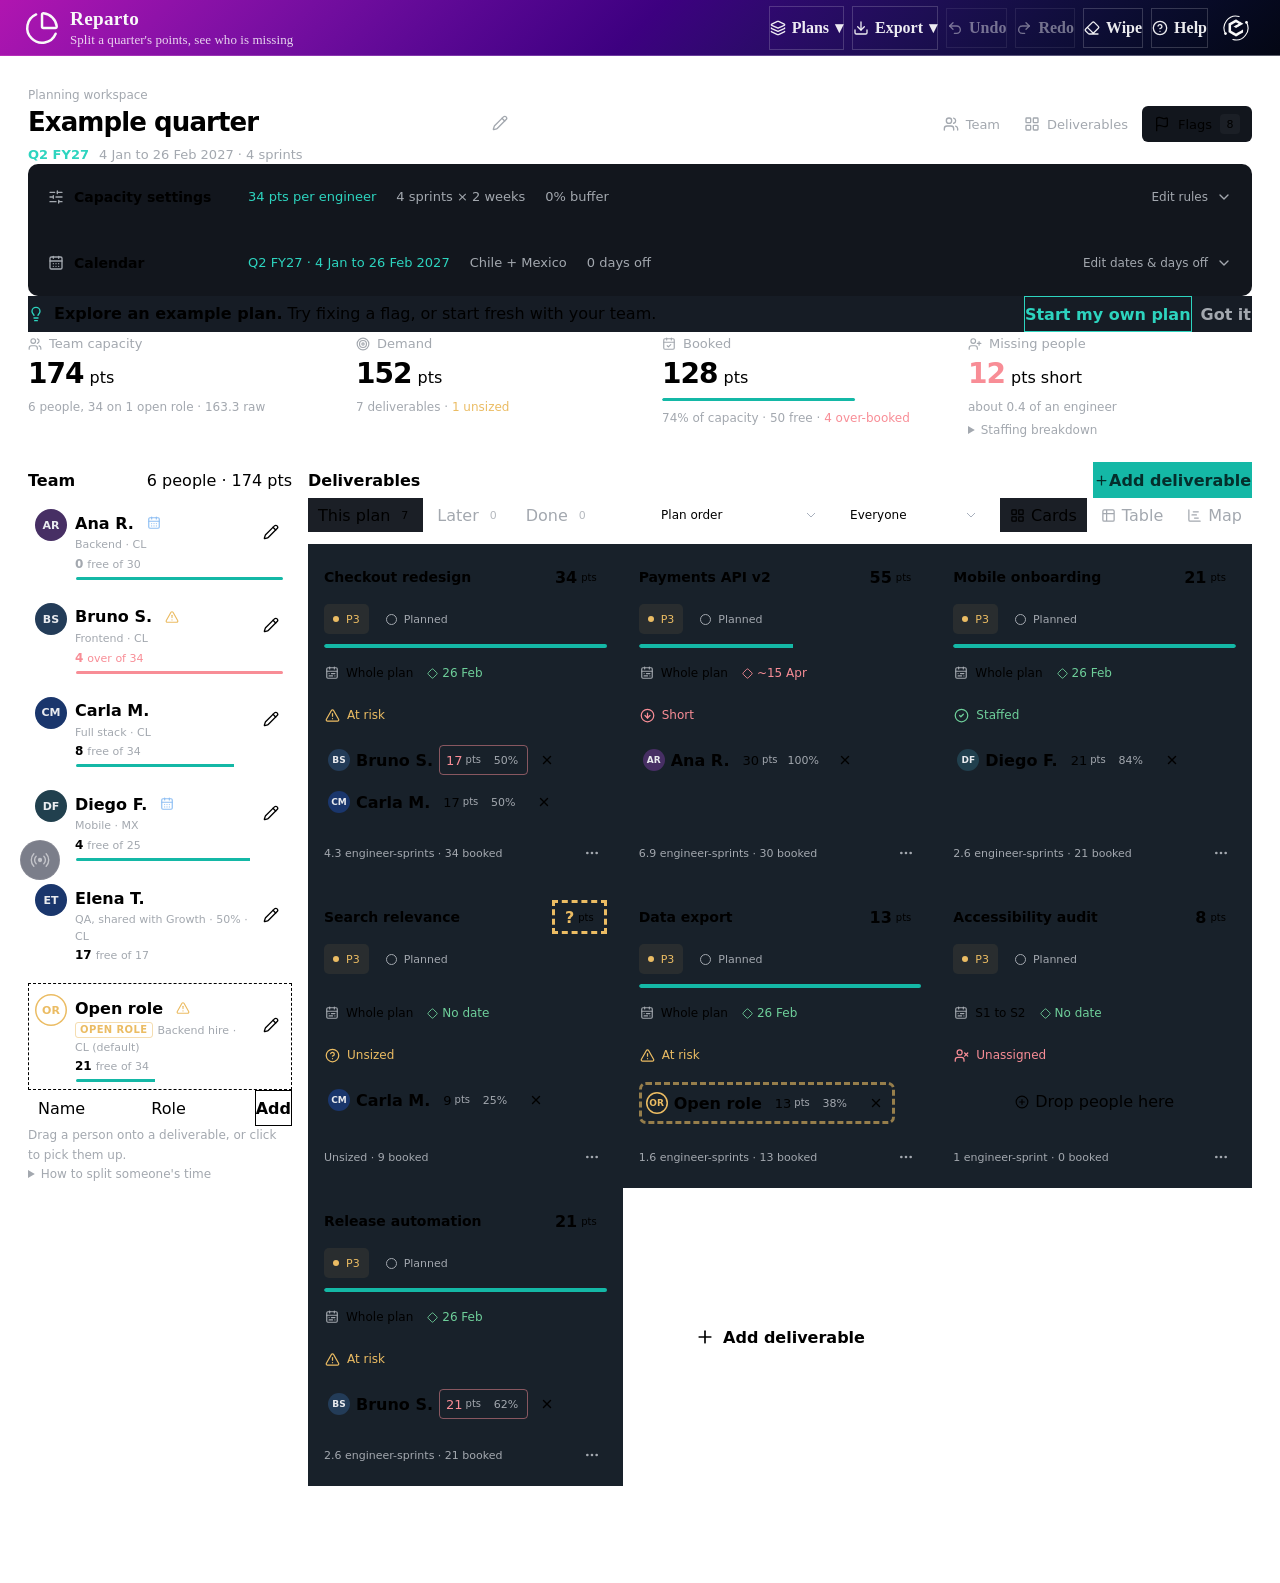
==== index.html @ 01654530 "feat: quarters, deliverables on part of the plan, landing dates and the map - Quarters as the base: " ====
<!DOCTYPE html>
<html lang="en">
<head>
  <meta charset="UTF-8">
  <meta name="viewport" content="width=device-width, initial-scale=1.0">
  <link rel="icon" type="image/svg+xml" href="/favicon.svg">
  <link rel="icon" type="image/x-icon" href="/favicon.ico" sizes="16x16 32x32 48x48">
  <link rel="apple-touch-icon" sizes="180x180" href="/apple-touch-icon.png">
  <meta name="apple-mobile-web-app-title" content="Reparto">
  <link rel="manifest" href="/site.webmanifest">
  <meta name="neo-mark" content="on">
  <title>Reparto | Sprint Capacity Planner</title>
  <meta name="description" content="Drag people onto deliverables, size the work on the Fibonacci scale, and see who is missing before the quarter starts. Runs in your browser">
  <meta property="og:title" content="Reparto | Sprint Capacity Planner">
  <meta property="og:description" content="Split a quarter of story points across people and deliverables, and flag every gap before planning day">
  <meta property="og:type" content="website">
  <meta property="og:url" content="https://reparto.neorgon.com/">
  <meta property="og:site_name" content="Neorgon">
  <meta name="twitter:card" content="summary_large_image">
  <meta name="twitter:title" content="Reparto | Sprint Capacity Planner">
  <meta name="twitter:description" content="Split a quarter of story points across people and deliverables, and flag every gap before planning day">
  <meta name="robots" content="index, follow">
  <link rel="canonical" href="https://reparto.neorgon.com/">
  <meta property="og:locale" content="en_US">
  <meta name="theme-color" content="#040714">
  <meta property="og:image" content="https://reparto.neorgon.com/og-preview.jpg">
  <meta property="og:image:width" content="1200">
  <meta property="og:image:height" content="630">
  <meta property="og:image:alt" content="Reparto: split a quarter's points, see who is missing">
  <meta name="twitter:image" content="https://reparto.neorgon.com/og-preview.jpg">
  <!-- Fleet design tokens: canonical, do not redeclare locally (docs/references/new-project-context.md, Design) -->
  <link rel="stylesheet" href="https://cdn.neorgon.org/v1.0.0/styles/base.css">
  <link rel="stylesheet" href="css/style.css">
  <link rel="stylesheet" href="css/app.css">
  <!-- Neorgon Header Kit (vendored; ?header=live swaps CSS to CDN). Keep after style.css, the kit owns the header. -->
  <script>(function(){var m=location.search.match(/[?&]theme=([\w-]+)/)||document.cookie.match(/(?:^|;\s*)neo_theme=([\w-]+)/);if(m&&m[1]!=='default')document.documentElement.dataset.theme=decodeURIComponent(m[1]);})();</script>
  <link rel="stylesheet" href="css/neorgon-header.css">
  <link rel="stylesheet" href="css/neorgon-themes.css">
  <link rel="stylesheet" href="https://cdn.neorgon.org/v1.0.0/header/season.css">
  <script defer src="js/neorgon-header.js"></script>
  <!-- Neorgon Footer Kit (vendored). Pins the footer to the viewport floor on short
       pages and builds the meta bar + back-to-top. See packages/neorgon-ui/footer/README.md.
       Optional stamps: <meta name="neo-repo"|"neo-version"|"neo-updated"> -->
  <link rel="stylesheet" href="css/neorgon-footer.css">
  <script defer src="js/neorgon-footer.js"></script>
  <!-- Neorgon Beacon Kit (vendored). Bottom-left correction reporter: it
       carries page context to balise.neorgon.com in a URL fragment and the
       visitor writes there. No form on this page and no request from it.
       Opt out per page with <meta name="beacon" content="off">.
       See packages/neorgon-ui/beacon/README.md. -->
  <meta name="beacon-site" content="reparto-site">
  <link rel="stylesheet" href="css/neorgon-beacon.css">
  <script defer src="js/neorgon-beacon.js"></script>
  <script type="application/ld+json">
  {
    "@context": "https://schema.org",
    "@type": "WebApplication",
    "name": "Reparto",
    "description": "Sprint capacity planner: drag people onto deliverables, size work on the Fibonacci scale, and flag missing estimates, missing people and over-booked engineers",
    "url": "https://reparto.neorgon.com/",
    "applicationCategory": "BusinessApplication",
    "operatingSystem": "Any",
    "offers": { "@type": "Offer", "price": "0", "priceCurrency": "USD" },
    "author": { "@type": "Organization", "name": "Neorgon", "url": "https://neorgon.com/" }
  }
  </script>
</head>
<body>

  <a class="skip-link" href="#main">Skip to content</a>

  <header class="header-bar" data-header-mode="app">
    <div class="header-logo">
      <a href="./" class="header-title-link">
        <img src="https://cdn.neorgon.org/v1.0.0/energon-classic-logo.png" class="header-logo-img" alt="">
        <div class="header-title-wrap">
          <h1>Reparto</h1>
          <div class="header-subtitle">Split a quarter's points, see who is missing</div>
        </div>
      </a>
    </div>

    <div class="header-right">
      <div class="header-actions">
        <button type="button" class="nav-link" id="undoBtn" data-action="undo" aria-label="Undo" title="Undo (Ctrl+Z)" disabled><span data-icon="undo-2"></span><span class="planner-action-label">Undo</span></button>
        <button type="button" class="nav-link" id="redoBtn" data-action="redo" aria-label="Redo" title="Redo (Ctrl+Shift+Z)" disabled><span data-icon="redo-2"></span><span class="planner-action-label">Redo</span></button>
        <button type="button" class="nav-link" id="wipeBtn" data-action="wipe" aria-label="Wipe" title="Empty this plan: its people, deliverables and days off"><span data-icon="eraser"></span><span class="planner-action-label">Wipe</span></button>
        <button type="button" class="nav-link" data-action="help" aria-label="Help" title="How the numbers work"><span data-icon="circle-help"></span><span class="planner-action-label">Help</span></button>
        <!-- Every label sits in its own <span>: the header kit squares off a
             button whose only element child is an <svg> as icon-only.
             The two menus stay in the header on phones (data-keep-mobile): a
             dropdown inside the kit's overflow panel is clipped by the panel's
             own scroll box. Each closes only itself (js/events.js setupMenu). -->
        <div class="menu-wrap" data-keep-mobile>
          <button type="button" class="nav-link" id="plansBtn" aria-haspopup="menu" aria-expanded="false" aria-controls="plansMenu" aria-label="Plans"><span data-icon="layers"></span><span class="nav-label">Plans</span> ▾</button>
          <div class="header-menu menu--plans" id="plansMenu" role="menu" aria-label="Plans">
            <div role="group" aria-label="Your plans" id="planList"></div>
            <div role="group" aria-label="Add a plan">
              <button type="button" role="menuitem" data-action="blank"><span data-icon="plus"></span>New blank plan</button>
              <button type="button" role="menuitem" data-action="duplicate"><span data-icon="copy"></span>Duplicate this plan</button>
              <button type="button" role="menuitem" data-action="example"><span data-icon="lightbulb"></span>Open the example</button>
              <button type="button" role="menuitem" data-action="import"><span data-icon="file-up"></span>Import a plan file (JSON)…</button>
              <button type="button" role="menuitem" data-action="previous" id="previousItem" hidden><span data-icon="history"></span>Restore a deleted plan…</button>
            </div>
            <div role="group" aria-label="This plan">
              <button type="button" role="menuitem" data-action="delete-plan" class="menu-danger"><span data-icon="trash-2"></span>Delete this plan…</button>
            </div>
          </div>
        </div>
        <div class="menu-wrap" data-keep-mobile>
          <button type="button" class="nav-link" id="exportBtn" aria-haspopup="menu" aria-expanded="false" aria-controls="exportMenu" aria-label="Export"><span data-icon="download"></span><span class="nav-label">Export</span> ▾</button>
          <div class="header-menu" id="exportMenu" role="menu" aria-label="Export">
            <button type="button" role="menuitem" data-export="link"><span data-icon="link"></span>Copy share link</button>
            <button type="button" role="menuitem" data-action="export"><span data-icon="sheet"></span>Tables and flags (.xlsx, CSV)…</button>
            <button type="button" role="menuitem" data-export="md"><span data-icon="file-text"></span>Report (Markdown)</button>
            <button type="button" role="menuitem" data-export="json"><span data-icon="file-json"></span>Plan file (JSON)</button>
          </div>
        </div>
      </div>

      <a class="header-home" href="https://neorgon.com/" title="neorgon.com" aria-label="Neorgon home">
        <svg class="nh-hub-icon" viewBox="0 0 24 24" fill="none" xmlns="http://www.w3.org/2000/svg" aria-hidden="true">
          <path d="M12 4.4 18.58 8.2 18.58 15.8 12 19.6 5.42 15.8 5.42 8.2Z" fill="currentColor" stroke="none"/>
          <g class="nh-orbit">
            <path d="M2.47 17.50 A11.0 11.0 0 0 1 14.85 1.37" fill="none" stroke="currentColor" stroke-width="1.05" stroke-linecap="round"/>
            <path d="M21.53 6.50 A11.0 11.0 0 0 1 9.15 22.63" fill="none" stroke="currentColor" stroke-width="1.05" stroke-linecap="round"/>
            <circle cx="21.71" cy="6.84" r="1.25" fill="currentColor"/>
            <circle cx="2.29" cy="17.16" r="1.25" fill="currentColor"/>
          </g>
        </svg>
      </a>
    </div>
  </header>

  <main id="main">
    <div class="plan">

      <div class="plan-heading">
        <div class="plan-identity">
          <label class="plan-label" for="planTitle">Planning workspace</label>
          <label class="plan-name-wrap" for="planTitle">
            <input class="plan-title" id="planTitle" data-key="plan-title" aria-label="Plan name" maxlength="80" title="Rename this plan">
            <span data-icon="pencil"></span>
          </label>
          <p class="plan-quarter" id="planQuarterLabel"></p>
        </div>
        <nav class="workspace-nav" aria-label="Jump to a section">
          <a href="#roster"><span data-icon="users"></span>Team</a>
          <a href="#deliverables"><span data-icon="layout-grid"></span>Deliverables</a>
          <button type="button" class="flags-trigger" id="flagsBtn" data-action="flags" data-key="flags-trigger" aria-haspopup="dialog" aria-controls="flagsModal"><span data-icon="flag"></span><span>Flags</span><span class="flags-trigger-count" id="flagsTotal"></span></button>
        </nav>
      </div>

      <section class="calc" id="calc" aria-labelledby="calcTitle">
        <details class="capacity-rules" id="capacityRules">
          <summary class="capacity-summary">
            <span class="capacity-heading"><span data-icon="sliders-horizontal"></span><span id="calcTitle">Capacity settings</span></span>
            <span class="capacity-overview" id="capacityOverview"></span>
            <span class="disclosure-label"><span class="disclosure-closed">Edit rules</span><span class="disclosure-open">Hide rules</span><span data-icon="chevron-down"></span></span>
          </summary>
          <div class="rules-editor" id="calcChain"></div>
          <p class="calc-lead" id="calcLead"></p>
          <span class="sr-only" id="capacityUpdate" role="status" aria-atomic="true"></span>
        </details>
        <!-- The calendar: the controls and the add form are static so a half-typed
             date survives a repaint; js/render-calendar.js fills the rest. -->
        <details class="cal" id="cal">
          <summary class="capacity-summary cal-summary">
            <span class="capacity-heading"><span data-icon="calendar-days"></span><span>Calendar</span></span>
            <span class="capacity-overview" id="calSummary"></span>
            <span class="disclosure-label"><span class="disclosure-closed">Edit dates &amp; days off</span><span class="disclosure-open">Hide calendar</span><span data-icon="chevron-down"></span></span>
          </summary>
          <div class="calendar-editor">
          <div class="cal-controls">
            <div class="calendar-period">
              <h2 class="editor-heading">Plan dates</h2>
              <div class="period-fields">
                <label class="cal-field">Quarter
                  <select class="field field--quarter" id="planQuarter" aria-describedby="calRange"></select>
                </label>
                <label class="cal-field">First day of the plan
                  <input type="date" class="field field--date" id="startDate" data-setting="startDate" required>
                </label>
                <label class="cal-field">Fiscal year starts in
                  <select class="field field--fiscal" id="fiscalStart" data-setting="fiscalStart"></select>
                </label>
              </div>
              <p class="cal-range" id="calRange"></p>
            </div>
            <div class="cal-field cal-field--countries">
              <h2 class="editor-heading" id="countriesLabel">Public holidays</h2><p class="editor-hint">Choose the countries your team works in.</p>
              <div class="country-picks" id="countryPicks" role="group" aria-labelledby="countriesLabel"></div>
              <div class="country-more">
                <select class="field field--country" id="addCountry" aria-label="Add another country"></select>
                <label class="country-default" id="defaultWrap" hidden>Default holiday calendar
                  <select class="field field--country" id="defaultCountry"></select>
                </label>
              </div>
            </div>
          </div>
          <h2 class="editor-heading">Sprint schedule</h2>
          <ol class="sprint-strip" id="sprintStrip" aria-label="Sprint dates"></ol>
          <p class="cal-note" id="calNote"></p>
          <div class="cal-days">
            <h2 class="editor-heading">Holidays &amp; team days off</h2>
            <p class="cal-days-head" id="calDaysHead"></p>
            <ul class="day-chips" id="dayChips"></ul>
            <form class="day-add" id="dayOffForm" autocomplete="off">
              <label class="cal-field">Date<input type="date" class="field field--date" name="date" aria-label="Team day off date" required></label>
              <label class="cal-field">Reason<input class="field" name="label" placeholder="Offsite, shutdown…" aria-label="Team day off reason" maxlength="60"></label>
              <label class="cal-field" id="dayOffCountryWrap">Applies to<select class="field field--who" name="country" aria-label="Who gets the day off"><option value="">Everyone</option></select></label>
              <button type="submit" class="btn btn--secondary btn--sm">Add team day off</button>
            </form>
          </div>
          </div>
        </details>
      </section>

      <div class="first-run" id="firstRun" role="note" hidden>
        <div class="first-run-copy"><span data-icon="lightbulb"></span><p><strong>Explore an example plan.</strong> Try fixing a flag, or start fresh with your team.</p></div>
        <div class="first-run-actions">
          <button type="button" class="btn btn--primary btn--sm" data-action="blank">Start my own plan</button>
          <button type="button" class="btn btn--ghost btn--sm" data-action="dismiss-intro">Got it</button>
        </div>
      </div>

      <section class="tiles" id="tiles" aria-label="Plan totals"></section>

      <div class="workspace">
        <!-- Roster and board share their own grid, so the sticky roster is bounded
             by the board and cannot slide over the flags when they stack below. -->
        <div class="workspace-main">
        <aside class="roster" id="roster" data-drop="roster" aria-labelledby="rosterTitle">
          <div class="panel-head">
            <h2 class="panel-title" id="rosterTitle">Team</h2>
            <span class="panel-count" id="rosterCount"></span>
          </div>
          <ul class="roster-list" id="rosterList"></ul>
          <form class="roster-add" id="personForm" autocomplete="off">
            <input class="field" id="personName" name="name" placeholder="Name" aria-label="New person's name" maxlength="80">
            <input class="field" id="personRole" name="role" placeholder="Role" aria-label="New person's role" maxlength="80">
            <button type="submit" class="btn btn--secondary btn--sm">Add</button>
          </form>
          <p class="panel-tip">Drag a person onto a deliverable, or click to pick them up.</p>
          <details class="team-help">
            <summary>How to split someone's time</summary>
            <p>Click a share's number to change its percentage. Use the pencil beside a person to edit their full split, load, or leave. Drop a share back onto the team to remove it.</p>
          </details>
        </aside>

        <section class="board" id="deliverables" aria-labelledby="boardTitle">
          <div class="board-head">
            <h2 class="board-title" id="boardTitle">Deliverables</h2>
            <button type="button" class="btn btn--primary btn--sm" id="addDelivBtn" data-action="add-deliverable">Add deliverable</button>
          </div>
          <div class="board-bar" id="boardBar"></div>
          <div class="board-filter-note" id="boardFilterNote" role="status" hidden></div>
          <div class="carry-bar" id="carryBar" role="status" hidden></div>
          <div class="board-grid" id="board"></div>
          <div class="table-wrap" id="boardTable" hidden></div>
          <div class="map-wrap" id="boardMap" hidden></div>
        </section>
        </div>


      </div>
    </div>
  </main>

  <!-- Anchored popover for the estimate and share pickers (built by js/popover.js). -->
  <div class="pop" id="pop" role="dialog" aria-modal="false" hidden></div>

  <!-- Flags and item details are shown only when requested. -->
  <div class="modal" id="flagsModal" hidden>
    <div class="modal__backdrop" data-modal-close tabindex="-1" aria-hidden="true"></div>
    <div class="modal__dialog flags-dialog" role="dialog" aria-modal="true" aria-labelledby="flagsTitle" tabindex="-1">
      <div class="modal__header">
        <div><p class="dialog-eyebrow" id="flagsEyebrow">Plan review</p><h2 id="flagsTitle">Flags</h2></div>
        <button type="button" class="btn btn--ghost btn--icon" data-modal-close aria-label="Close flags"><span data-icon="x"></span></button>
      </div>
      <div class="modal__body flags-body">
        <div id="flagsContext"></div>
        <div class="flags-toolbar"><span class="panel-count" id="flagCount" role="status"></span><button type="button" class="panel-link" id="allFlagsBtn" data-action="flags" hidden>All plan flags</button></div>
        <div class="flag-filters" id="flagFilters" role="group" aria-label="Filter flags"></div>
        <ol class="flag-list" id="flagList"></ol>
        <button type="button" class="flag-more" id="flagMore" data-action="toggle-info" hidden></button>
      </div>
      <div class="modal__footer"><button type="button" class="btn btn--secondary btn--sm" data-action="export" data-table="flags"><span data-icon="download"></span>Export flags</button><button type="button" class="btn btn--primary btn--sm" data-modal-close>Done</button></div>
    </div>
  </div>

  <div class="hover-tip" id="hoverTip" role="tooltip" hidden></div>

  <!-- Person editor -->
  <div class="modal" id="personModal" hidden>
    <div class="modal__backdrop" data-modal-close tabindex="-1" aria-hidden="true"></div>
    <div class="modal__dialog" role="dialog" aria-modal="true" aria-labelledby="personModalTitle" tabindex="-1">
      <header class="modal__header">
        <h2 id="personModalTitle">Edit person</h2>
        <button type="button" class="btn btn--ghost btn--icon" data-modal-close aria-label="Close dialog">
          <svg width="20" height="20" viewBox="0 0 24 24" fill="none" stroke="currentColor" stroke-width="2" aria-hidden="true"><path d="M18 6L6 18M6 6l12 12"/></svg>
        </button>
      </header>
      <form class="modal__body person-form" id="personEdit" autocomplete="off">
        <label class="lbl">Name <input class="field" name="name" maxlength="80"></label>
        <label class="lbl">Role <input class="field" name="role" maxlength="80"></label>
        <fieldset class="dist">
          <legend class="lbl">How their capacity is split</legend>
          <ul class="dist-list" id="distList"></ul>
          <div class="dist-total" id="distTotal"></div>
          <div class="dist-actions">
            <select class="field" id="distAdd" aria-label="Add them to a deliverable"></select>
            <button type="button" class="btn btn--ghost btn--sm" data-dist="even">Split evenly</button>
          </div>
        </fieldset>
        <div class="form-row">
          <label class="lbl">Load on this team
            <select class="field" name="load">
              <option value="100">100%</option><option value="80">80%</option><option value="75">75%</option>
              <option value="60">60%</option><option value="50">50%</option><option value="40">40%</option>
              <option value="25">25%</option><option value="20">20%</option>
            </select>
          </label>
          <label class="lbl">Sprints away
            <select class="field" name="sprintsOff"></select>
          </label>
        </div>
        <label class="lbl">Public holidays
          <select class="field" name="country"></select>
        </label>
        <fieldset class="vac">
          <legend class="lbl">Vacations and leave</legend>
          <ul class="vac-list" id="vacList"></ul>
          <button type="button" class="btn btn--ghost btn--sm" data-action="add-vacation">Add a vacation</button>
        </fieldset>
        <label class="check"><input type="checkbox" name="open"> Open role: counted in capacity, flagged until hired</label>
        <p class="form-note" id="personCapNote"></p>
        <p class="form-note warn-text" id="personLeaveWarn" hidden>Both sprints away and vacation dates take time out. If they are the same leave, keep only one.</p>
      </form>
      <footer class="modal__footer">
        <button type="button" class="btn btn--ghost btn--sm btn--quiet-danger modal__left" data-action="remove-person">Remove from team</button>
        <button type="button" class="btn btn--ghost" data-modal-close>Cancel</button>
        <button type="submit" class="btn btn--primary" form="personEdit">Save</button>
      </footer>
    </div>
  </div>

  <!-- Export: pick a table, see it, take it out as a spreadsheet, CSV, a paste or Markdown -->
  <div class="modal" id="exportModal" hidden>
    <div class="modal__backdrop" data-modal-close tabindex="-1" aria-hidden="true"></div>
    <div class="modal__dialog modal__dialog--wide export-dialog" role="dialog" aria-modal="true" aria-labelledby="exportTitle" tabindex="-1">
      <header class="modal__header">
        <h2 id="exportTitle">Export</h2>
        <button type="button" class="btn btn--ghost btn--icon" data-modal-close aria-label="Close dialog">
          <svg width="20" height="20" viewBox="0 0 24 24" fill="none" stroke="currentColor" stroke-width="2" aria-hidden="true"><path d="M18 6L6 18M6 6l12 12"/></svg>
        </button>
      </header>
      <div class="modal__body export-body">
        <div class="seg" id="exportTables" role="radiogroup" aria-label="Table"></div>
        <p class="export-hint" id="exportHint"></p>
        <div class="export-preview" id="exportPreview" tabindex="0" aria-label="Preview of the table"></div>
        <p class="form-note">The spreadsheet holds every table on its own sheet, plus a Settings sheet with the numbers behind them. CSV and the copy buttons take the table shown above.</p>
      </div>
      <footer class="modal__footer export-actions">
        <button type="button" class="btn btn--primary" data-export="xlsx">Download spreadsheet (.xlsx)</button>
        <button type="button" class="btn btn--secondary" data-export="csv">Download CSV</button>
        <button type="button" class="btn btn--secondary" data-export="tsv">Copy for Sheets or Excel</button>
        <button type="button" class="btn btn--ghost" data-export="md-table">Copy as Markdown</button>
        <span class="export-whole">Whole plan:
          <button type="button" class="btn btn--ghost btn--sm" data-export="md">Report (Markdown)</button>
          <button type="button" class="btn btn--ghost btn--sm" data-export="json">JSON</button>
        </span>
      </footer>
    </div>
  </div>

  <!-- Plans deleted or wiped in this browser, kept to restore -->
  <div class="modal" id="previousModal" hidden>
    <div class="modal__backdrop" data-modal-close tabindex="-1" aria-hidden="true"></div>
    <div class="modal__dialog" role="dialog" aria-modal="true" aria-labelledby="previousTitle" tabindex="-1">
      <header class="modal__header">
        <h2 id="previousTitle">Restore a deleted plan</h2>
        <button type="button" class="btn btn--ghost btn--icon" data-modal-close aria-label="Close dialog">
          <svg width="20" height="20" viewBox="0 0 24 24" fill="none" stroke="currentColor" stroke-width="2" aria-hidden="true"><path d="M18 6L6 18M6 6l12 12"/></svg>
        </button>
      </header>
      <div class="modal__body">
        <p class="form-note">Plans you deleted or wiped in this browser, newest first. Restoring one opens it as a plan of its own; nothing is replaced.</p>
        <ul class="previous-list" id="previousList"></ul>
      </div>
    </div>
  </div>

  <!-- Confirm: wipe a plan, delete a plan (js/confirm.js fills it) -->
  <div class="modal" id="confirmModal" hidden>
    <div class="modal__backdrop" data-modal-close tabindex="-1" aria-hidden="true"></div>
    <div class="modal__dialog modal__dialog--narrow" role="alertdialog" aria-modal="true" aria-labelledby="confirmTitle" aria-describedby="confirmBody" tabindex="-1">
      <header class="modal__header">
        <h2 id="confirmTitle"></h2>
        <button type="button" class="btn btn--ghost btn--icon" data-modal-close aria-label="Close dialog">
          <svg width="20" height="20" viewBox="0 0 24 24" fill="none" stroke="currentColor" stroke-width="2" aria-hidden="true"><path d="M18 6L6 18M6 6l12 12"/></svg>
        </button>
      </header>
      <div class="modal__body confirm-body">
        <p class="form-note" id="confirmBody"></p>
        <label class="check" id="confirmCheckWrap" hidden><input type="checkbox" id="confirmCheck"> <span id="confirmCheckText"></span></label>
        <p class="form-note confirm-safe" id="confirmSafe"></p>
      </div>
      <footer class="modal__footer">
        <button type="button" class="btn btn--ghost" data-modal-close>Cancel</button>
        <button type="button" class="btn btn--danger" id="confirmOk"></button>
      </footer>
    </div>
  </div>

  <!-- How the numbers work -->
  <div class="modal" id="helpModal" hidden>
    <div class="modal__backdrop" data-modal-close tabindex="-1" aria-hidden="true"></div>
    <div class="modal__dialog modal__dialog--wide" role="dialog" aria-modal="true" aria-labelledby="helpModalTitle" tabindex="-1">
      <header class="modal__header">
        <h2 id="helpModalTitle">How the numbers work</h2>
        <button type="button" class="btn btn--ghost btn--icon" data-modal-close aria-label="Close dialog">
          <svg width="20" height="20" viewBox="0 0 24 24" fill="none" stroke="currentColor" stroke-width="2" aria-hidden="true"><path d="M18 6L6 18M6 6l12 12"/></svg>
        </button>
      </header>
      <div class="modal__body help">
        <p><strong>A story point is one focus day.</strong> A week has five working days; with the meeting day on, one of them goes to ceremonies and does not count, so a week holds four points and a two-week sprint holds eight.</p>
        <p><strong>A plan is a number of sprints, laid on a quarter.</strong> A quarter holds six two-week sprints; when two months of it go to planned work, the plan is four. One engineer's plan is points a sprint times sprints: 8 × 4 = 32. Pick the quarter under Calendar; quarters follow your fiscal year (with an October start, October to December 2026 is Q1 FY27).</p>
        <p><strong>A deliverable can take less than the whole plan.</strong> Click the sprints on a card (or drag its bar on the Map) to run it over, say, S1 to S2. A share is then a percentage of the person's time in those sprints, and by default each person keeps the points they gave it, so fewer sprints ask for a bigger share of their time there. Someone on two deliverables in the same sprints can be over-booked in those sprints even when the quarter adds up; the flags say which.</p>
        <p><strong>Every deliverable has a landing date:</strong> the working day its people's points add up to its estimate. Short of that, it keeps the same pace past its sprints (and past the plan, on the Map) and says so. The Map shows the quarter's months, each person's holidays and vacations (drag across a row to add one) and how full each of their sprints is.</p>
        <p><strong>One full-time engineer lands on the Fibonacci scale</strong>, the same scale the work is sized on: 32 becomes 34, and 48 becomes 55. Everyone else is their own capacity scaled by that same factor, so a vacation day or a load step moves them a little instead of jumping them from 34 to 21. Pick <em>Fibonacci below</em> for a safer plan (32 becomes 21). The raw number is always shown next to the planned one.</p>
        <p><strong>Load and sprints away</strong> scale one person: half-time on this team over four sprints is 16 raw, 17 planned. <strong>Buffer</strong> comes off after rounding and holds back a percentage of everyone's capacity for support and unplanned work: 10% of 34 leaves 31 bookable.</p>
        <p><strong>The calendar takes days out.</strong> Sprints start on the date you pick. Public holidays come from the country you choose for the team (anyone can have their own), team days off apply to everyone or only to one country's people when you limit them to it, and vacations belong to one person. A day off only costs a focus day when it lands on a working day, and a week someone spends entirely away costs no meeting day either.</p>
        <p><strong>A share is a percentage of what someone has for this plan</strong>, after load, days off and buffer, and its points follow that capacity: 50% of an engineer planned at 34 is 17 points, and if a vacation brings them to 30 it becomes 15 without anyone touching it. A person can hold shares on as many deliverables as you like, and a deliverable can have as many people. Dropping someone on a card gives it what they have free, up to what it still needs; someone already fully booked still gets one sprint's worth, and the over-booking flag says so. Click the number on a share to set a percentage, or a number of points kept as the matching percentage; the pencil on their row shows and edits their whole split.</p>
        <p><strong>Plans, Later and Done.</strong> Every plan lives in this browser under <em>Plans</em>: a share link, an import or the example opens as a plan of its own, so nothing replaces yours. A deliverable you move to <em>Later</em> (a future plan) or <em>Done</em> (shipped) keeps its people but stops counting; move it back and its shares return as they were. <em>Wipe</em> empties the open plan, and Ctrl+Z brings it back.</p>
        <h3>Keys</h3>
        <ul class="keys">
          <li><kbd>Enter</kbd> on a person or a share picks it up; <kbd>Enter</kbd> on a deliverable drops it there; <kbd>Esc</kbd> puts it back</li>
          <li><kbd>Ctrl</kbd> <kbd>Z</kbd> undo, <kbd>Ctrl</kbd> <kbd>Shift</kbd> <kbd>Z</kbd> redo</li>
        </ul>
      </div>
    </div>
  </div>

  <input type="file" id="importFile" accept="application/json,.json" hidden>

  <footer class="neo-footer" data-footer-mode="app">
    Your plan stays in this browser; a share link carries it in the URL itself. Public holidays from <a href="https://github.com/commenthol/date-holidays" rel="noopener">date-holidays</a> (CC BY 3.0).
  </footer>

  <script type="module" src="js/app.js"></script>
</body>
</html>
---- css/style.css ----
/* ── Reset & base ──────────────────────────────────────────── */
*, *::before, *::after { margin: 0; padding: 0; box-sizing: border-box; }

/*
 * ── Design tokens ─────────────────────────────────────────────
 *
 * Canonical tokens (colors, font, type scale, spacing, radii) come from the CDN:
 *   https://cdn.neorgon.org/v1.0.0/styles/base.css   (linked in index.html)
 * Do NOT redeclare them here: a local copy is how the fleet drifted. The block
 * below holds only what base.css does not define, plus the per-site accent.
 *
 * Motion: base.css still ships --ease-snap (bounce) for legacy sites, but it is
 * deprecated for new work (impeccable law: ease-out exponential, no bounce).
 * Use --ease-out below.
 */

:root {
  /* Per-site identity: set to this site's hub card accent (the accent table in .claude/HUB_REGISTRY.md) */
  --accent: #14b8a6;          /* Teal-500, the hub card accent */
  --accent-bright: #2dd4bf;   /* Teal-400, one shade lighter */

  /* Site extras base.css does not define */
  --surface-toast: #1a1730;
  --danger: #e11d48;
  --danger-hover: #f43f5e;
  --ease-out: cubic-bezier(0.22, 1, 0.36, 1);
  --control-height: 44px;
  --control-height-sm: 36px;
  --shadow-card: 0 12px 28px rgba(15, 23, 42, 0.5);
  --shadow-modal: 0 24px 48px rgba(2, 6, 23, 0.58);
  --z-sticky-header: 200;
  --z-modal: 400;
  --z-toast: 500;

  /* Reparto: status inks (always paired with an icon and a word, never colour alone)
     and a solid surface for the popover, which floats over translucent cards. */
  --ok: oklch(78% 0.12 158);
  --warn: oklch(82% 0.12 82);
  --err: oklch(76% 0.13 15);
  --info: oklch(79% 0.09 250);
  --surface-solid: oklch(19% 0.016 260);
  --planner-surface: oklch(20% 0.014 260);
  --planner-raised: oklch(24% 0.014 260);
  --planner-muted: oklch(73% 0.012 260);
  --planner-font: -apple-system, BlinkMacSystemFont, "Segoe UI", system-ui, sans-serif;
  --z-pop: 450;
}

/* Author display values (e.g. .section/.stack flex) would otherwise defeat the
   hidden attribute, so restore its authority once, globally. */
[hidden] { display: none !important; }

html { height: 100%; }
body {
  font-family: var(--font);
  background: var(--bg);
  min-height: 100%;
  color: var(--text-primary);
  display: flex; flex-direction: column;
}

body.modal-open {
  overflow: hidden;
}

main#main {
  flex: 1;
  display: flex;
  flex-direction: column;
  min-height: 0;
  width: 100%;
}

/* ── Layout ────────────────────────────────────────────────── */
/*
 * GOTCHA: body { display:flex; flex-direction:column } + margin: 0 auto
 * on a child collapses its width, so always pair with width: 100%.
 *
 * GOTCHA: External images (YouTube ggpht, Gravatar, etc.) may block loading
 * when the Referer header points to localhost or an unknown origin. Fix:
 * 1. Add <meta name="referrer" content="no-referrer"> in <head> (global)
 * 2. Or add referrerpolicy="no-referrer" on each <img> tag
 */
.container {
  max-width: 900px;
  width: 100%;
  margin: 0 auto;
  padding: var(--space-6);
  flex: 1;
}

/* ── Side-rail shell (opt-in) ──────────────────────────────────
 * A desktop window is far wider than a comfortable line of text, so a single
 * centred column leaves two large empty gutters and still runs the prose to
 * 100+ characters. This puts the section nav in the left gutter and narrows
 * the reading column, without changing .container for sites that do not use it.
 *
 *   <div class="shell">
 *     <nav class="shell__rail" aria-label="Section"> … </nav>
 *     <div class="shell__main"> … </div>
 *   </div>
 *
 * Below 940px it collapses to one column and the rail becomes a scrollable
 * row, so the same markup works on a phone with no JavaScript involved. From
 * 1240px up, the spare width goes to the right margin only, so the reading
 * column walks onto the page's centre line instead of sitting right of it.
 */
.shell {
  width: 100%;
  max-width: 1240px;
  margin: 0 auto;
  padding: var(--space-6) var(--space-6) 64px;
  display: grid;
  grid-template-columns: minmax(0, 1fr);
  gap: var(--space-6);
  align-content: start;
  flex: 1;
}
/* A 1fr track is minmax(auto, 1fr): a wide child (a board, a table, a long
   code line) sets min-content and stretches the column past the viewport. */
.shell > * { min-width: 0; }

.shell__rail {
  display: flex;
  gap: var(--space-1);
  padding: 4px;
  background: var(--surface-1);
  border: 1px solid var(--border);
  border-radius: var(--radius);
  overflow-x: auto;
  scrollbar-width: none;
}
.shell__rail::-webkit-scrollbar { display: none; }

@media (min-width: 940px) {
  .shell {
    grid-template-columns: 208px minmax(0, 1fr);
    gap: var(--space-8);
    padding: var(--space-8) var(--space-8) 80px;
  }
  .shell__rail {
    position: sticky;
    top: 76px;          /* clears the app-mode header */
    flex-direction: column;
    align-items: stretch;
    gap: 2px;
    padding: var(--space-2);
    overflow: visible;
    align-self: start;
  }
}

/* The rail sits in the left gutter, but with only two tracks it does not stay
   there: the rail plus its gap add to main's left side and nothing balances
   them on the right, so main sits half that distance right of the page's centre
   line (120px at a 208px rail). A column that far off centre reads as a
   misalignment rather than as a nav beside it.
   The correction is to stop splitting the spare width between both margins and
   spend all of it on the right. Main then walks back onto the centre line as the
   window grows, reaching it at 1240 + 208 + 32 = 1480px, and it costs main no
   width at any point on the way: the shell widens, main does not move relative
   to the rail. Below 1240px the shell already fills the viewport, so there is no
   spare width to spend and any correction would come straight out of the
   reading column. That trade is not worth making. */
@media (min-width: 1240px) {
  .shell {
    --shell-nudge: calc(208px + var(--space-8));
    max-width: calc(1240px + var(--shell-nudge));
    padding-right: clamp(
      var(--space-8),
      calc(var(--space-8) + 100vw - 1240px),
      calc(var(--space-8) + var(--shell-nudge))
    );
  }
}

/* Vertical rhythm: use inside .container or nested regions */
.stack {
  display: flex;
  flex-direction: column;
  gap: var(--space-6);
}
.stack--tight { gap: var(--space-4); }
/* Major sections need a real break. At 32px a heading sits almost on top of
   the block above it and the page reads as one undifferentiated column. */
.stack--loose { gap: 56px; }

/* Page section: title row + body (replaces “card everything” for grouping) */
.section {
  display: flex;
  flex-direction: column;
  gap: var(--space-6);
}
.section__header {
  display: flex;
  flex-wrap: wrap;
  align-items: flex-end;
  justify-content: space-between;
  gap: var(--space-4);
}
.section__titles {
  display: flex;
  flex-direction: column;
  gap: var(--space-1);
  min-width: 0;
}
.section__title {
  font-size: var(--text-xl);
  font-weight: 600;
  letter-spacing: 0.02em;
  color: var(--text-primary);
}
.section__lead {
  font-size: var(--text-sm);
  color: var(--text-muted);
  line-height: 1.6;
  max-width: 64ch;   /* 65-75 characters is the readable measure */
}
.section__lead code {
  font-family: ui-monospace, SFMono-Regular, Menlo, Monaco, Consolas, "Liberation Mono", monospace;
  font-size: 0.92em;
  color: var(--text-secondary);
}
.stack > .card { margin-bottom: 0; }
.toolbar {
  display: flex;
  flex-wrap: wrap;
  align-items: center;
  gap: var(--space-2);
}

/* ── Header ────────────────────────────────────────────────────
 * Owned by the Neorgon Header Kit (css/neorgon-header.css, canonical
 * source: packages/neorgon-ui/header/). Do NOT style .header-bar,
 * .header-logo*, .header-title-link, .header-subtitle, .header-right,
 * .header-actions, or .header-home here. Sign-in UI belongs to the
 * Auth Kit (css/neorgon-auth.css), so write no .auth-* styles either.
 */
nav {
  display: flex;
  align-items: center;
  gap: var(--space-2);
}

/* ── Buttons (canonical) ─────────────────────────────────────
 * Use .btn + a variant. Alias: .nav-link = toolbar ghost.
 */
.btn {
  display: inline-flex;
  align-items: center;
  justify-content: center;
  gap: var(--space-2);
  min-height: var(--control-height);
  padding: 0 var(--space-4);
  border-radius: var(--radius-sm);
  font-family: inherit;
  font-size: var(--text-sm);
  font-weight: 600;
  line-height: 1.2;
  text-decoration: none;
  cursor: pointer;
  border: 1px solid transparent;
  background: transparent;
  color: var(--text-primary);
  transition:
    background-color var(--dur),
    color var(--dur),
    border-color var(--dur),
    box-shadow var(--dur),
    transform var(--dur-fast);
  -webkit-tap-highlight-color: transparent;
}
.btn:disabled,
.btn[aria-disabled="true"] {
  opacity: 0.45;
  cursor: not-allowed;
  pointer-events: none;
}
.btn--sm {
  min-height: var(--control-height-sm);
  padding: 0 var(--space-3);
  font-size: var(--text-xs);
}
.btn--block { width: 100%; }
.btn--icon {
  min-width: var(--control-height);
  padding: 0;
}
.btn--primary {
  background: var(--accent);
  color: #fff;
  border-color: transparent;
}
.btn--primary:hover { background: var(--accent-bright); }
.btn--secondary {
  background: var(--surface-2);
  color: var(--text-primary);
  border-color: var(--border-strong);
}
.btn--secondary:hover {
  background: rgba(255, 255, 255, 0.1);
}
.btn--ghost {
  background: transparent;
  color: rgba(255,255,255,0.92);
  border-color: rgba(255,255,255,0.18);
}
.btn--ghost:hover {
  background: rgba(255,255,255,0.1);
  color: #fff;
}
.btn--danger {
  background: var(--danger);
  color: #fff;
  border-color: transparent;
}
.btn--danger:hover { background: var(--danger-hover); }

/* Toolbar ghost (header nav): same as .btn.btn--ghost.btn--sm */
.nav-link {
  display: inline-flex;
  align-items: center;
  justify-content: center;
  min-height: var(--control-height);
  padding: 0 var(--space-3);
  border: 1px solid rgba(255,255,255,0.18);
  border-radius: var(--radius-sm);
  background: transparent;
  color: rgba(255,255,255,0.92);
  cursor: pointer;
  font-family: inherit;
  font-size: var(--text-sm);
  font-weight: 600;
  transition: background-color var(--dur), color var(--dur), border-color var(--dur);
}
.nav-link:hover {
  background: rgba(255,255,255,0.1);
  color: #fff;
}
.nav-link:disabled {
  opacity: 0.45;
  cursor: not-allowed;
  background: transparent;
}

/* ── Sheet (inline panel under header), not a modal ──────────
 * Use for filters and compact forms. No backdrop; page scrolls.
 * For blocking overlays use .modal below. Sign-in is neither: the Auth Kit
 * (packages/neorgon-ui/auth/) owns its own dialog.
 */
.sheet {
  background: rgba(255,255,255,0.02);
  border-bottom: 1px solid var(--border-subtle);
  max-height: 0;
  overflow: hidden;
  transition: max-height 0.3s ease-out;
}
.sheet.open { max-height: 300px; }
.sheet__inner {
  padding: var(--space-6);
  max-width: 400px;
  margin: 0 auto;
}

/* ── Modal (blocking overlay) ──────────────────────────────── */
.modal[hidden] {
  display: none !important;
}
.modal {
  position: fixed;
  inset: 0;
  z-index: var(--z-modal);
  display: flex;
  align-items: center;
  justify-content: center;
  padding: var(--space-4);
}
.modal__backdrop {
  position: absolute;
  inset: 0;
  background: rgba(2, 4, 12, 0.85);
  -webkit-backdrop-filter: blur(10px); /* Safari still needs the prefix */
  backdrop-filter: blur(10px);
}
.modal__dialog {
  position: relative;
  z-index: 1;
  display: flex;
  flex-direction: column;
  width: min(100%, 520px);
  max-height: min(90vh, 680px);
  overflow: hidden;
  background: var(--surface-1);
  border: 1px solid var(--border-strong);
  border-radius: var(--radius-lg);
  box-shadow: var(--shadow-modal);
}
/* For modals holding option grids or editors: narrow dialogs cramp them */
.modal__dialog--wide {
  width: min(100%, 760px);
}
.modal__header {
  display: flex;
  align-items: center;
  justify-content: space-between;
  gap: var(--space-4);
  padding: var(--space-4) var(--space-6);
  border-bottom: 1px solid var(--border-subtle);
}
.modal__header h2 {
  font-size: var(--text-lg);
  font-weight: 600;
  color: var(--text-primary);
}
.modal__body {
  padding: var(--space-6);
  overflow: auto;
  font-size: var(--text-sm);
  color: var(--text-secondary);
  line-height: 1.55;
}
.modal__body code {
  font-family: ui-monospace, SFMono-Regular, Menlo, Monaco, Consolas, "Liberation Mono", monospace;
  font-size: 0.9em;
  color: var(--text-primary);
}
.modal__footer {
  display: flex;
  flex-wrap: wrap;
  justify-content: flex-end;
  gap: var(--space-2);
  padding: var(--space-4) var(--space-6);
  border-top: 1px solid var(--border-subtle);
}

/* ── Card ──────────────────────────────────────────────────── */
/*
 * GOTCHA: backdrop-filter creates a stacking context, so dropdowns inside
 * a card can be clipped by a later card's stacking context. Fix by adding
 * position: relative; z-index: 10 to the card that owns the open dropdown.
 *
 * Default: static surface (no hover lift, avoids generic “dashboard demo”).
 * Use .card--interactive for raised hover + entrance motion.
 *
 * GOTCHA: a <button> or <a> used AS a card does not inherit body text color,
 * buttons default to canvas text (near-black), rendering invisible on the dark
 * bg. When a card is an interactive element, set color: var(--text-primary)
 * and font-family: var(--font) explicitly on it.
 */
.card {
  background: var(--surface-1);
  border: 1px solid var(--border);
  border-radius: var(--radius-lg);
  padding: var(--space-6);
  margin-bottom: var(--space-6);
  backdrop-filter: blur(10px);
  transition: border-color var(--dur), box-shadow var(--dur);
}
.card:hover {
  border-color: var(--border-strong);
  box-shadow: 0 8px 20px rgba(15, 23, 42, 0.45);
}
.card--interactive {
  transition:
    transform var(--dur) ease-out,
    box-shadow var(--dur) ease-out,
    border-color var(--dur);
  animation: fadeIn 0.35s ease-out both;
}
.card--interactive:hover {
  transform: translateY(-3px);
  box-shadow: var(--shadow-card);
  border-color: var(--border-strong);
}
.card--enter {
  animation: fadeIn 0.35s ease-out both;
}
.card--flat:hover {
  box-shadow: none;
}
/* Card with an action row, in an equal-height grid: pin the toolbar to the
   bottom so buttons align across cards whose text wraps differently. */
.card--actions {
  display: flex;
  flex-direction: column;
}
.card--actions > .toolbar:last-child {
  margin-top: auto;
}

/* ── Button press feedback ─────────────────────────────────── */
button:active,
.btn:active,
.nav-link:active {
  transform: scale(0.98);
  transition-duration: var(--dur-fast);
}

@keyframes fadeIn {
  from { opacity: 0; transform: translateY(6px); }
  to   { opacity: 1; transform: translateY(0); }
}

/* ── Skeleton loading ──────────────────────────────────────── */
@keyframes shimmer { to { background-position: -200% 0; } }
.skeleton {
  background: linear-gradient(90deg, var(--surface-1) 25%, var(--surface-2) 50%, var(--surface-1) 75%);
  background-size: 200% 100%;
  animation: shimmer 1.5s ease-in-out infinite;
  border-radius: var(--radius);
}

/* ── Toast ─────────────────────────────────────────────────── */
.toast {
  position: fixed;
  bottom: var(--space-6);
  right: var(--space-6);
  z-index: var(--z-toast);
  max-width: min(360px, calc(100vw - var(--space-8)));
  background: var(--surface-toast);
  border: 1px solid var(--border);
  border-radius: var(--radius);
  padding: var(--space-3) var(--space-4);
  font-size: var(--text-sm);
  color: var(--text-primary);
  box-shadow: var(--shadow-card);
  pointer-events: none;
  transform: translateY(8px);
  opacity: 0;
  transition: opacity 0.2s ease-out, transform 0.2s ease-out;
}
.toast.visible {
  opacity: 1;
  transform: translateY(0);
}

/* ── Footer ────────────────────────────────────────────────────
   Owned by the Neorgon Footer Kit (css/neorgon-footer.css).
   Don't add .neo-footer rules here. Edit packages/neorgon-ui/footer/
   and re-run sync-footer.sh. */

/* ── Focus styles ──────────────────────────────────────────── */
:focus-visible {
  outline: 2px solid var(--accent-bright);
  outline-offset: 2px;
}

/* ── Skip link ─────────────────────────────────────────────── */
.skip-link {
  position: absolute;
  top: -100%;
  left: var(--space-4);
  z-index: 1000;
  padding: var(--space-2) var(--space-4);
  background: var(--accent-bright);
  color: #000;
  font-weight: 600;
  font-size: var(--text-sm);
  border-radius: 0 0 var(--radius-sm) var(--radius-sm);
  text-decoration: none;
  transition: top var(--dur);
}
.skip-link:focus { top: 0; }

/* ── Reduced motion ────────────────────────────────────────── */
@media (prefers-reduced-motion: reduce) {
  *, *::before, *::after {
    animation-duration: 0.01ms !important;
    animation-iteration-count: 1 !important;
    transition-duration: 0s !important;
  }
  .card--interactive:hover { transform: none; }
}

/* ── Responsive ────────────────────────────────────────────── */
@media (max-width: 600px) {
  .container { padding: var(--space-4); }
  .toast {
    left: var(--space-4);
    right: var(--space-4);
    max-width: none;
  }
}
---- css/app.css ----
/* ── Reparto: the planner ────────────────────────────────────
 * Tokens come from CDN base.css and the :root block in style.css. This file
 * only lays out the tool. Status colour always travels with an icon and a
 * word (see render-board.js statusButton()), so no state is colour alone.
 */

.sr-only {
  position: absolute; width: 1px; height: 1px; padding: 0; margin: -1px;
  overflow: hidden; clip: rect(0 0 0 0); white-space: nowrap; border: 0;
}

/* White on teal-500 is 2.5:1; ink on teal clears 7:1. */
.btn--primary, .btn--primary:hover { color: #042f2c; }

.plan, .pop, .modal { font-family: var(--planner-font); }

.plan {
  width: 100%;
  max-width: 1640px;
  margin: 0 auto;
  padding: 28px 28px 48px;
  display: flex;
  flex-direction: column;
  gap: var(--space-6);
}

.plan-heading { display: flex; align-items: center; justify-content: space-between; gap: 16px; }
.plan-identity { flex: 1; min-width: 0; max-width: 480px; }
.plan-label { font-size: 12px; font-weight: 500; color: var(--planner-muted); }
.plan-name-wrap { display: flex; align-items: center; gap: 10px; }
.plan-name-wrap > .ico { color: var(--planner-muted); }
.workspace-nav { display: flex; flex-wrap: wrap; gap: 4px; }
.workspace-nav a {
  display: inline-flex; align-items: center; gap: 7px; min-height: 36px; padding: 0 10px;
  font-size: 13px; color: var(--planner-muted); text-decoration: none; border-radius: 6px;
}
.workspace-nav a:hover { color: var(--text-primary); background: var(--surface-2); }

/* Matching disclosures: labels, summaries and edit affordances share a grid. */
.calc { display: flex; flex-direction: column; padding: 0 20px; background: var(--planner-surface); border: 1px solid var(--border); border-radius: 10px; }
.capacity-summary { display: grid; grid-template-columns: 180px minmax(0, 1fr) auto; align-items: center; gap: 20px; min-height: 66px; padding: 16px 0; font-size: 13px; cursor: pointer; list-style: none; }
.capacity-summary::-webkit-details-marker { display: none; }
.capacity-heading { display: inline-flex; align-items: center; gap: 10px; font-size: 14px; font-weight: 600; color: var(--text-primary); }
.capacity-heading > .ico { color: var(--planner-muted); }
.capacity-overview { display: flex; flex-wrap: wrap; align-items: center; gap: 6px 20px; color: var(--planner-muted); line-height: 1.5; }
.capacity-overview strong { color: var(--accent-bright); font-weight: 500; }
.disclosure-label { display: inline-flex; align-items: center; justify-content: flex-end; gap: 8px; font-size: 12px; color: var(--planner-muted); }
.disclosure-label .ico { transition: transform 180ms var(--ease-out); }
.disclosure-open, details[open] > .capacity-summary .disclosure-closed { display: none; }
details[open] > .capacity-summary .disclosure-open { display: inline; }
details[open] > .capacity-summary .disclosure-label .ico { transform: rotate(180deg); }
.capacity-summary:hover .disclosure-label, .capacity-summary:hover .capacity-heading > .ico { color: var(--accent-bright); }
.rules-editor, .calendar-editor { border-top: 1px solid var(--border); padding-top: 24px; }
.rule-groups { display: grid; grid-template-columns: repeat(3, minmax(0, 1fr)); gap: 32px; }
.rule-group { border: 0; min-width: 0; display: flex; flex-direction: column; gap: 16px; }
.rule-group legend, .editor-heading { font-size: 14px; font-weight: 600; color: var(--text-primary); }
.rule-group legend { margin-bottom: 18px; }
.rule-field { display: flex; flex-direction: column; gap: 8px; font-size: 13px; color: var(--text-secondary); }
.rule-field small, .editor-hint { color: var(--planner-muted); font-size: 12px; line-height: 1.5; font-weight: 400; }
.rule-presets { display: flex; gap: 6px; flex-wrap: wrap; }
.meeting-toggle { display: inline-flex; align-items: center; justify-content: flex-start; gap: 8px; min-height: 40px; padding: 8px 10px; font: inherit; color: var(--text-secondary); background: var(--planner-raised); border: 1px solid var(--border-strong); border-radius: 6px; cursor: pointer; text-align: left; }
.meeting-toggle[aria-pressed="true"] { color: var(--accent-bright); border-color: color-mix(in oklch, var(--accent) 40%, var(--border)); }
.meeting-toggle:hover { border-color: var(--accent-bright); }
.capacity-math { display: grid; grid-template-columns: repeat(4, minmax(0, 1fr)); margin-top: 28px; background: var(--surface-solid); border: 1px solid var(--border-strong); border-radius: 8px; overflow: hidden; }
.capacity-step { position: relative; isolation: isolate; min-width: 0; padding: 20px; }
.capacity-step + .capacity-step { border-left: 1px solid var(--border); }
.capacity-math dt { font-size: 12px; line-height: 1.5; font-weight: 500; color: var(--text-secondary); margin-bottom: 12px; }
.capacity-value { display: flex; flex-wrap: wrap; align-items: baseline; gap: 7px; min-height: 40px; font-size: 30px; font-weight: 600; letter-spacing: -.025em; line-height: 1.25; font-variant-numeric: tabular-nums; }
.capacity-value small { font-size: 12px; font-weight: 400; letter-spacing: 0; color: var(--planner-muted); }
.capacity-number { display: inline-grid; overflow: hidden; vertical-align: bottom; }
.capacity-number > span { grid-area: 1 / 1; }
.capacity-previous { visibility: hidden; pointer-events: none; }
.capacity-detail { margin-top: 6px; font-size: 11px; line-height: 1.5; color: var(--planner-muted); }
.capacity-step--result { background: color-mix(in oklch, var(--accent) 9%, var(--surface-solid)); }
.capacity-step--result dt, .capacity-step--result .capacity-value { color: var(--accent-bright); }
.capacity-delta { align-self: center; padding: 3px 6px; border-radius: 4px; background: color-mix(in oklch, var(--accent) 13%, transparent); color: var(--accent-bright); font-size: 11px; font-weight: 500; line-height: 1.5; letter-spacing: 0; }
.capacity-step::before { content: ''; position: absolute; inset: 0; z-index: -1; background: color-mix(in oklch, var(--accent-bright) 16%, transparent); opacity: 0; pointer-events: none; }
@media (prefers-reduced-motion: no-preference) {
  .capacity-step.is-updated::before { animation: capacity-highlight 480ms var(--ease-out) var(--calc-delay) both; }
  .is-updated .capacity-current { animation: capacity-in 300ms var(--ease-out) var(--calc-delay) both; }
  .is-updated .capacity-previous { visibility: visible; animation: capacity-out 180ms var(--ease-out) var(--calc-delay) both; }
  .is-updated .capacity-delta { animation: capacity-delta 2.4s linear both; }
}
@keyframes capacity-in { from { opacity: 0; transform: translateY(var(--calc-travel)); } to { opacity: 1; transform: translateY(0); } }
@keyframes capacity-out { from { opacity: 1; transform: translateY(0); } to { opacity: 0; transform: translateY(calc(var(--calc-travel) * -1)); } }
@keyframes capacity-highlight { 0% { opacity: 0; } 18% { opacity: 1; } 100% { opacity: 0; } }
@keyframes capacity-delta { 0%, 85% { opacity: 1; } 100% { opacity: 0; } }
.calc-lead { max-width: 80ch; padding: 16px 0 24px; font-size: 12px; line-height: 1.65; color: var(--planner-muted); }
.calc-lead strong { font-weight: 500; color: var(--text-secondary); }

/* ── Calendar row ──────────────────────────────────────────── */
.term-note { font-size: 11px; color: var(--planner-muted); white-space: nowrap; }
.cal { border-top: 1px solid var(--border); }
.cal-controls { display: flex; flex-wrap: wrap; align-items: flex-end; gap: var(--space-3) var(--space-4); }
.cal-field { display: flex; flex-direction: column; gap: 4px; font-size: var(--text-xs); font-weight: 600; color: var(--text-muted); }
.field--date { width: auto; min-width: 150px; color-scheme: dark; font-variant-numeric: tabular-nums; }
.field--country { width: 220px; }
.cal-field--countries { flex: 1 1 420px; }
.country-picks { display: flex; flex-wrap: wrap; gap: 6px; }
.country-more { display: flex; flex-wrap: wrap; align-items: center; gap: 6px 12px; margin-top: 2px; }
.country-default { display: inline-flex; align-items: center; gap: 8px; font-weight: 600; }
.chip-btn--on {
  padding-right: 2px; cursor: default;
  color: var(--accent-bright);
  background: color-mix(in srgb, var(--accent) 16%, transparent);
  border-color: color-mix(in srgb, var(--accent) 60%, transparent);
}
.day-cc {
  font-size: 10px; font-weight: 800; letter-spacing: .04em;
  color: var(--info); padding-right: 2px;
}
.cal-range { font-size: var(--text-sm); color: var(--text-secondary); padding-bottom: 8px; }
.cal-range strong { color: var(--text-primary); font-weight: 600; }
.sprint-strip { list-style: none; display: flex; flex-wrap: wrap; gap: 6px; }
.sprint-strip li {
  display: inline-flex; align-items: center; gap: 6px;
  padding: 3px 10px 3px 4px;
  font-size: var(--text-xs); color: var(--text-secondary); font-variant-numeric: tabular-nums;
  background: var(--surface-1); border: 1px solid var(--border-subtle); border-radius: 999px;
}
.sprint-n {
  display: inline-grid; place-items: center; min-width: 26px; height: 20px; padding: 0 4px;
  font-size: 10px; font-weight: 800; color: var(--accent-bright);
  background: color-mix(in srgb, var(--accent) 16%, transparent); border-radius: 999px;
}
.cal-days { display: flex; flex-direction: column; gap: 8px; }
.cal-days-head { font-size: var(--text-xs); color: var(--text-muted); }
.day-chips { list-style: none; display: flex; flex-wrap: wrap; gap: 6px; }
.day-chips:empty { display: none; }
.day-chip {
  display: inline-flex; align-items: center; gap: 6px;
  min-height: 26px; padding: 0 4px 0 10px;
  font-size: var(--text-xs); color: var(--text-secondary);
  border: 1px solid var(--border); border-radius: 999px;
}
.day-chip--holiday { padding-right: 10px; border-color: color-mix(in srgb, var(--info) 45%, transparent); }
.day-chip--team { border-color: color-mix(in srgb, var(--accent) 50%, transparent); }
.day-chip--muted { opacity: .6; border-style: dashed; }
.day-date { font-weight: 700; color: var(--text-primary); font-variant-numeric: tabular-nums; }
.day-x {
  display: inline-grid; place-items: center; width: 20px; height: 20px; padding: 0;
  color: var(--text-muted); background: transparent; border: 0; border-radius: 50%; cursor: pointer;
}
.day-x:hover { color: var(--text-primary); background: rgba(255, 255, 255, .1); }
.day-add { display: flex; flex-wrap: wrap; gap: 6px; }
.day-add .field:not(.field--date) { width: 200px; }

/* Vacations in the person editor */
.vac { border: 0; display: flex; flex-direction: column; gap: 8px; align-items: flex-start; }
.vac-list { list-style: none; display: flex; flex-direction: column; gap: 6px; width: 100%; }
.vac-list:empty { display: none; }
.vac-row { display: flex; flex-wrap: wrap; align-items: center; gap: 6px; }
.vac-row .field.field--date { min-width: 0; width: 150px; }
.vac-to { font-size: var(--text-xs); color: var(--text-muted); }
.vac-days { font-size: var(--text-xs); color: var(--text-secondary); min-width: 96px; font-variant-numeric: tabular-nums; }

/* Anchors always clear the fleet header. */
html { scroll-padding-top: 76px; }
.calendar-editor { display: flex; flex-direction: column; gap: 18px; padding-bottom: 24px; }
.calendar-editor .cal-controls { display: grid; grid-template-columns: 240px minmax(0, 1fr); gap: 32px; align-items: start; margin-bottom: 6px; }
.calendar-period { display: flex; flex-direction: column; gap: 16px; }
.calendar-editor .cal-field { font-size: 13px; font-weight: 400; color: var(--text-secondary); gap: 8px; min-width: 0; }
.calendar-editor .cal-field--countries { gap: 12px; }
.calendar-editor .cal-field--countries .editor-hint { margin-top: -6px; }
.calendar-editor .country-more { display: grid; grid-template-columns: repeat(2, minmax(0, 1fr)); align-items: end; gap: 16px; }
.calendar-editor .country-default { display: flex; flex-direction: column; align-items: flex-start; gap: 8px; font-size: 12px; font-weight: 400; }
.calendar-editor .cal-range { padding: 0; font-size: 12px; line-height: 1.6; }
.calendar-editor .cal-range strong { font-weight: 400; }
.calendar-editor .chip-btn { min-height: 34px; border-radius: 6px; }
.calendar-editor .sprint-strip { display: grid; grid-template-columns: repeat(auto-fit, minmax(220px, 1fr)); gap: 10px; }
.calendar-editor .sprint-strip li { padding: 10px; gap: 8px; border-radius: 6px; background: transparent; }
.sprint-dates { white-space: nowrap; }
.calendar-editor .sprint-n { height: 24px; min-width: 28px; border-radius: 4px; font-weight: 600; }
.calendar-editor .sprint-pts { margin-left: auto; white-space: nowrap; font-variant-numeric: tabular-nums; }
.calendar-editor .cal-note { max-width: 80ch; margin-top: -6px; line-height: 1.6; }
.calendar-editor .cal-days { gap: 14px; padding-top: 22px; border-top: 1px solid var(--border); }
.calendar-editor .cal-days-head { line-height: 1.6; color: var(--planner-muted); }
.calendar-editor .day-chips { gap: 8px; }
.calendar-editor .day-chip { border-radius: 6px; padding: 6px 8px 6px 12px; gap: 8px; line-height: 1.5; flex-wrap: wrap; }
.calendar-editor .day-x { width: 28px; height: 28px; }
.calendar-editor .day-add { display: grid; grid-template-columns: 180px minmax(180px, 1fr) minmax(160px, .6fr) auto; gap: 12px; align-items: end; }
.calendar-editor .day-add .btn { min-height: 40px; }
.calendar-editor .day-add .field { width: 100%; }

/* First visit: the example says it is an example */
.first-run {
  display: flex; flex-wrap: wrap; align-items: center; justify-content: space-between; gap: var(--space-3);
  padding: var(--space-3) var(--space-4);
  font-size: var(--text-sm); color: var(--text-secondary);
  background: color-mix(in oklch, var(--accent) 5%, var(--planner-surface));
  border: 1px solid color-mix(in oklch, var(--accent) 20%, var(--border));
  border-radius: var(--radius);
}
.first-run strong { color: var(--text-primary); }
.first-run-copy { display: flex; align-items: center; gap: 10px; flex: 1 1 300px; line-height: 1.5; }
.first-run-copy > .ico { color: var(--accent-bright); }
.first-run .btn--primary { background: transparent; color: var(--accent-bright); border-color: color-mix(in oklch, var(--accent) 45%, var(--border)); }
.first-run .btn--primary:hover { background: color-mix(in oklch, var(--accent) 10%, transparent); }
.first-run .btn--ghost { border-color: transparent; color: var(--planner-muted); }
.first-run-actions { display: flex; gap: 8px; }

/* Sprint strip: team points, and the sprints that fall well short */
.sprint-pts { color: var(--text-muted); }
.sprint--low { border-color: color-mix(in srgb, var(--warn) 55%, transparent) !important; }
.sprint--low .sprint-pts { color: var(--warn); font-weight: 700; }
.day-restore {
  padding: 0 8px; min-height: 22px;
  font: inherit; font-size: 11px; font-weight: 700; color: var(--accent-bright);
  background: none; border: 0; cursor: pointer;
}
.day-add .field.field--who { width: auto; }

.previous-list { list-style: none; display: flex; flex-direction: column; gap: 8px; margin-top: var(--space-3); }
.previous-btn {
  display: flex; flex-direction: column; gap: 2px; width: 100%; text-align: left;
  padding: 10px 12px; font: inherit; color: var(--text-secondary);
  background: var(--surface-1); border: 1px solid var(--border); border-radius: var(--radius-sm); cursor: pointer;
}
.previous-btn strong { color: var(--text-primary); }
.previous-btn span { font-size: var(--text-xs); }
.previous-btn:hover { border-color: var(--accent-bright); }
.pop-eng { color: var(--text-muted); white-space: nowrap; }

/* ── Chips (presets, toggles, filters) ─────────────────────── */
.chip-btn {
  display: inline-flex; align-items: center; gap: 6px;
  min-height: 28px; padding: 0 10px;
  font: inherit; font-size: var(--text-xs); font-weight: 600;
  color: var(--text-secondary);
  background: var(--surface-2);
  border: 1px solid var(--border);
  border-radius: 999px;
  cursor: pointer;
  white-space: nowrap;
  transition: background-color var(--dur), border-color var(--dur), color var(--dur);
}
.chip-btn:hover:not(:disabled) { border-color: var(--border-strong); color: var(--text-primary); }
.chip-btn[aria-pressed="true"] {
  color: var(--accent-bright);
  background: color-mix(in srgb, var(--accent) 16%, transparent);
  border-color: color-mix(in srgb, var(--accent) 60%, transparent);
}
.chip-btn:disabled { opacity: .45; cursor: default; }
.chip-n { font-variant-numeric: tabular-nums; opacity: .8; }

/* ── Totals ────────────────────────────────────────────────── */
.tiles { display: grid; grid-template-columns: repeat(4, minmax(0, 1fr)); gap: 0; padding: 4px 0 22px; border-bottom: 1px solid var(--border); }
.tile {
  display: flex; flex-direction: column; gap: 8px;
  padding: 0 22px;
  border-right: 1px solid var(--border);
}
.tile:first-child { padding-left: 0; }
.tile:last-child { padding-right: 0; border-right: 0; }
.tile-label { display: flex; align-items: center; gap: 7px; font-size: 13px; font-weight: 500; color: var(--planner-muted); }
.tile-value { display: flex; align-items: baseline; gap: 6px; }
.tile-num { font-size: 1.75rem; font-weight: 600; line-height: 1.1; letter-spacing: -.035em; font-variant-numeric: tabular-nums; }
.tile-unit { font-size: var(--text-sm); color: var(--text-muted); }
.tile-sub { font-size: 12px; color: var(--planner-muted); line-height: 1.6; overflow-wrap: anywhere; }
.tile-meter { height: 3px; border-radius: 3px; background: var(--surface-2); overflow: hidden; }
.tile-meter i { display: block; height: 100%; background: var(--accent); border-radius: 3px; }
.tile--error .tile-num { color: var(--err); }
.tile--ok .tile-num { color: var(--ok); }
.tile--warn .tile-num { color: var(--warn); }
.warn-text { color: var(--warn); }
.error-text { color: var(--err); }
.staffing-details { margin-top: 4px; }
.staffing-details summary { color: var(--text-secondary); cursor: pointer; }
.staffing-details ul { padding: 8px 0 0 16px; display: grid; gap: 6px; }

/* ── Workspace: roster | board ────────────────────────────── */
.workspace, .workspace-main {
  display: grid;
  gap: var(--space-6);
  align-items: start;
}
.workspace { grid-template-columns: minmax(0, 1fr); }
.workspace-main { grid-template-columns: 280px minmax(0, 1fr); }
.workspace > *, .workspace-main > * { min-width: 0; }

.roster {
  position: sticky; top: 68px;
  max-height: calc(100dvh - 144px);   /* clears the beacon and back-to-top in the corners */
  overflow: auto;
  display: flex; flex-direction: column; gap: var(--space-3);
  padding: var(--space-4);
  background: var(--planner-surface);
  border: 1px solid var(--border);
  border-radius: var(--radius-lg);
}
.roster { padding: 0 16px 0 0; background: transparent; border: 0; border-radius: 0; }

.panel-head { display: flex; align-items: baseline; justify-content: space-between; gap: var(--space-2); }
.roster .panel-head { min-height: 36px; align-items: center; }
.panel-title { font-size: 16px; font-weight: 600; color: var(--text-primary); }
.panel-count { font-size: var(--text-xs); color: var(--text-muted); white-space: nowrap; font-variant-numeric: tabular-nums; }
.panel-tip { font-size: 12px; color: var(--planner-muted); line-height: 1.6; }
.team-help { font-size: 12px; color: var(--planner-muted); line-height: 1.6; }
.team-help summary { cursor: pointer; color: var(--text-secondary); }
.team-help p { margin-top: 8px; }

.roster-list { list-style: none; display: flex; flex-direction: column; gap: 4px; }
.roster-empty { font-size: var(--text-sm); color: var(--text-muted); line-height: 1.5; padding: var(--space-2) 0; }
.roster.drop-target { box-shadow: inset 0 0 0 2px var(--err); }

.person {
  position: relative;
  display: grid;
  grid-template-columns: 32px minmax(0, 1fr) 28px;
  align-items: center;
  gap: 4px 8px;
  padding: 10px 6px 16px;
  background: transparent;
  border: 1px solid transparent;
  border-radius: var(--radius-sm);
  cursor: grab; touch-action: pan-y; user-select: none; -webkit-user-select: none; -webkit-touch-callout: none;
  transition: border-color var(--dur), background-color var(--dur);
}
.person:hover { background: var(--planner-surface); border-color: var(--border); }
.person:active { cursor: grabbing; }
.person--open { border-style: dashed; border-color: var(--border); }
.person-meta { display: flex; flex-direction: column; min-width: 0; line-height: 1.2; }
.person-name { font-size: var(--text-sm); font-weight: 600; white-space: nowrap; overflow: hidden; text-overflow: ellipsis; }
.person-role { font-size: 11px; color: var(--planner-muted); line-height: 1.5; overflow-wrap: anywhere; }
.person-cap { grid-column: 2 / -1; display: flex; align-items: baseline; gap: 4px; line-height: 1.1; font-variant-numeric: tabular-nums; }
.person-cap b { font-size: 12px; font-weight: 600; }
.person-cap small { font-size: 11px; color: var(--planner-muted); white-space: nowrap; }
.person > .icon-btn { grid-column: 3; grid-row: 1; width: 28px; }
.person > .face { align-self: start; }
.person--over .person-cap b, .person--over .person-cap small { color: var(--err); }
.person--full .person-cap b { color: var(--text-muted); }
.cap-bar { position: absolute; left: 47px; right: 8px; bottom: 7px; height: 3px; border-radius: 2px; background: var(--surface-2); overflow: hidden; }
.cap-bar i { display: block; height: 100%; background: var(--accent); }
.person--over .cap-bar i { background: var(--err); }
.tag {
  display: inline-block; flex-shrink: 0; margin-right: 5px; padding: 0 4px; line-height: 1.35;
  font-size: 10px; font-weight: 700; letter-spacing: .04em; text-transform: uppercase;
  color: var(--warn); border: 1px solid color-mix(in srgb, var(--warn) 50%, transparent); border-radius: 3px;
  vertical-align: 1px;
}

.face {
  position: relative;
  width: 32px; height: 32px; flex-shrink: 0;
  display: grid; place-items: center;
  border-radius: 50%;
  font-size: 11px; font-weight: 600; color: oklch(94% 0.006 260);
  background: color-mix(in oklch, var(--face) 42%, var(--planner-raised));
  border: 1px solid color-mix(in oklch, var(--face) 50%, var(--border));
}
.face--sm { width: 22px; height: 22px; font-size: 9px; }
.face--open { background: transparent; color: var(--warn); box-shadow: inset 0 0 0 1.5px var(--warn); }
.person-line { display: flex; align-items: center; gap: 6px; min-width: 0; }


.icon-btn {
  display: inline-grid; place-items: center;
  width: 30px; height: 30px; padding: 0;
  color: var(--text-muted); background: transparent;
  border: 1px solid transparent; border-radius: var(--radius-sm);
  cursor: pointer;
  transition: color var(--dur), background-color var(--dur);
}
.icon-btn:hover { color: var(--text-primary); background: var(--surface-2); }

.field {
  min-height: 36px; padding: 0 10px; width: 100%;
  font: inherit; font-size: var(--text-sm); color: var(--text-primary);
  background: rgba(255, 255, 255, .04);
  border: 1px solid var(--border);
  border-radius: var(--radius-sm);
}
.field { border-color: color-mix(in srgb, var(--text-muted) 70%, transparent); }  /* 3:1 against the surface */
.field::placeholder { color: var(--text-muted); opacity: 1; }
.field:focus { outline: 2px solid var(--accent-bright); outline-offset: 2px; border-color: var(--accent-bright); }
.field.field--date { width: auto; min-width: 150px; }
.field.field--country { width: 220px; }
.field.field--num { width: 64px; }
.field--num { width: 64px; text-align: center; font-variant-numeric: tabular-nums; padding: 0 4px; }
select.field option { background: var(--surface-solid); }
.roster-add { display: grid; grid-template-columns: 1fr 1fr auto; gap: 6px; }

/* ── Board ─────────────────────────────────────────────────── */
.board { display: flex; flex-direction: column; gap: var(--space-4); }
.board-head { display: flex; align-items: center; justify-content: space-between; gap: var(--space-3); }
.board-title { font-size: 16px; font-weight: 600; }
.plan-title {
  flex: 1; min-width: 0;
  width: 100%; font: inherit; font-size: 26px; letter-spacing: -.035em; font-weight: 600; color: var(--text-primary);
  background: transparent; border: 0; border-bottom: 1px solid transparent; padding: 4px 0;
}
.plan-title:hover { border-bottom-color: var(--border); }
.plan-title:focus { outline: none; border-bottom-color: var(--accent-bright); }

.carry-bar {
  display: flex; align-items: center; justify-content: space-between; gap: var(--space-3);
  padding: var(--space-2) var(--space-3) var(--space-2) var(--space-4);
  font-size: var(--text-sm);
  background: color-mix(in srgb, var(--accent) 14%, transparent);
  border: 1px solid color-mix(in srgb, var(--accent) 50%, transparent);
  border-radius: var(--radius);
}

.board-grid { display: grid; grid-template-columns: repeat(auto-fill, minmax(260px, 1fr)); gap: var(--space-4); }

.deliv {
  display: flex; flex-direction: column; gap: 10px;
  padding: 16px;
  background: var(--planner-surface);
  border: 1px solid var(--border);
  border-radius: var(--radius);
  transition: border-color var(--dur), box-shadow var(--dur), background-color var(--dur);
}
.deliv:hover { border-color: var(--deliv-hover-border, var(--border-strong)); }
.deliv-head { display: flex; align-items: center; gap: 6px; }
.deliv-name {
  flex: 1; min-width: 0;
  font: inherit; font-size: 14px; font-weight: 600; color: var(--text-primary);
  background: transparent; border: 0; border-bottom: 1px solid transparent; padding: 3px 0;
  text-overflow: ellipsis;
}
.deliv-name::placeholder { color: var(--text-muted); font-weight: 400; font-style: italic; }
.deliv-name:hover { border-bottom-color: var(--border); }
.deliv-name:focus { outline: none; border-bottom-color: var(--accent-bright); }

.est {
  display: inline-flex; align-items: center; justify-content: center; gap: 4px;
  min-height: 34px; padding: 0 10px;
  font: inherit; color: var(--text-primary);
  background: var(--surface-2);
  border: 1px solid var(--border-strong);
  border-radius: var(--radius-sm);
  cursor: pointer;
  transition: border-color var(--dur);
}
.est:hover { border-color: var(--accent-bright); }
.est-num { font-size: 16px; font-weight: 600; font-variant-numeric: tabular-nums; }
.est-unit { font-size: 10px; color: var(--text-muted); }
.est--missing { border-style: dashed; border-color: var(--warn); }
.est--missing .est-num { color: var(--warn); }

.deliv-meter { display: flex; gap: 2px; height: 4px; border-radius: 3px; background: var(--surface-2); overflow: hidden; }
.deliv-meter i { display: block; height: 100%; }
.m-got { background: var(--accent); border-radius: 3px 0 0 3px; }
.deliv--ok .m-got { border-radius: 3px; }
.m-over { background: var(--err); border-radius: 0 3px 3px 0; }
.deliv-meter--unsized { background: repeating-linear-gradient(135deg, var(--surface-2) 0 4px, transparent 4px 8px); }

.deliv-status { display: flex; align-items: center; gap: 6px; font-size: var(--text-xs); font-weight: 600; color: var(--st); }
.status-icon { flex-shrink: 0; color: var(--st); }
.status--ok { --st: var(--ok); }
.status--short, .status--empty { --st: var(--err); }
.status--over, .status--unsized, .status--risk { --st: var(--warn); }
.deliv--risk { border-color: var(--border); }

.shares { list-style: none; display: flex; flex-wrap: wrap; gap: 6px; }
.share {
  display: inline-flex; align-items: center; gap: 6px;
  min-width: 0; max-width: 100%;
  padding: 3px 3px 3px 4px;
  font-size: var(--text-xs);
  background: var(--surface-2);
  border: 1px solid var(--border);
  border-radius: 7px;
  cursor: grab; touch-action: pan-y; user-select: none; -webkit-user-select: none; -webkit-touch-callout: none;
}
.share:hover { border-color: var(--border-strong); }
.share--open { border-style: dashed; border-color: color-mix(in srgb, var(--warn) 60%, transparent); }
.share--over .share-pts { color: var(--err); border-color: color-mix(in srgb, var(--err) 50%, transparent); }
.share-name { min-width: 0; max-width: 110px; white-space: nowrap; overflow: hidden; text-overflow: ellipsis; font-weight: 600; }
.share-pts, .share-x { flex-shrink: 0; }
.share-pts {
  min-width: 28px; min-height: 30px; padding: 0 6px;
  font: inherit; font-size: 13px; font-weight: 500; font-variant-numeric: tabular-nums;
  color: var(--text-primary); background: transparent;
  border: 1px solid transparent; border-radius: 4px; cursor: pointer;
}
.share-pts:hover { border-color: var(--accent-bright); }
.share-pts { display: inline-flex; align-items: center; justify-content: center; gap: 10px; line-height: 1; }
.share-pct { min-width: 30px; font-size: 11px; font-weight: 400; color: var(--planner-muted); text-align: center; }
.share-value { display: inline-flex; align-items: center; gap: 3px; }
.share-unit { font-size: 10px; font-weight: 400; color: var(--planner-muted); }

/* How one person's time is split (person editor) */
.dist { border: 0; display: flex; flex-direction: column; gap: 8px; }
.dist-list { list-style: none; display: flex; flex-direction: column; gap: 6px; }
.dist-list:empty { display: none; }
.dist-row { display: grid; grid-template-columns: minmax(0, 1fr) 72px auto 64px auto; align-items: center; gap: 6px; }
.dist-name { font-size: var(--text-sm); color: var(--text-primary); white-space: nowrap; overflow: hidden; text-overflow: ellipsis; }
.dist-row .field.field--num { width: 72px; }
.dist-unit { font-size: var(--text-xs); color: var(--text-muted); }
.dist-pts { font-size: var(--text-xs); color: var(--text-secondary); font-variant-numeric: tabular-nums; text-align: right; }
.dist-total { display: flex; flex-direction: column; gap: 4px; font-size: var(--text-xs); color: var(--text-secondary); font-variant-numeric: tabular-nums; }
.dist-meter { display: block; height: 6px; border-radius: 3px; background: var(--surface-2); overflow: hidden; }
.dist-meter i { display: block; height: 100%; background: var(--accent); }
.dist-meter--over i { background: var(--err); }
.dist-empty { color: var(--text-muted); }
.dist-actions { display: flex; flex-wrap: wrap; gap: 6px; }
.dist-actions .field { width: auto; min-width: 200px; }
.share-x {
  display: inline-grid; place-items: center; width: 26px; height: 26px; padding: 0;
  color: var(--text-muted); background: transparent; border: 0; border-radius: 50%; cursor: pointer;
}
.share-x:hover { color: var(--text-primary); background: rgba(255, 255, 255, .1); }

.drop-hint {
  display: flex; align-items: center; justify-content: center; gap: 6px;
  padding: var(--space-3); text-align: center;
  font-size: var(--text-xs); color: var(--text-muted);
  border: 1px dashed var(--border-strong); border-radius: var(--radius-sm);
}
.drop-btn {
  display: inline-flex; align-items: center; justify-content: center; gap: 6px;
  min-height: 36px; padding: 0 var(--space-3);
  font: inherit; font-size: var(--text-xs); font-weight: 700; color: var(--accent-bright);
  background: color-mix(in srgb, var(--accent) 10%, transparent);
  border: 1px dashed color-mix(in srgb, var(--accent) 70%, transparent);
  border-radius: var(--radius-sm); cursor: pointer;
}
.drop-btn:hover { background: color-mix(in srgb, var(--accent) 20%, transparent); }
.drop-btn--needed { border-style: solid; background: color-mix(in srgb, var(--accent) 18%, transparent); }
.drop-btn--muted { color: var(--text-muted); background: transparent; border-color: var(--border); }
.deliv-foot {
  display: flex; align-items: center; justify-content: space-between; gap: var(--space-2);
  margin-top: auto; padding-top: 8px; border-top: 1px solid var(--border-subtle); font-size: 11px; color: var(--planner-muted); font-variant-numeric: tabular-nums;
}
.deliv-foot .icon-btn { width: 30px; height: 30px; }

.deliv-add {
  display: flex; align-items: center; justify-content: center; gap: 8px;
  min-height: 120px;
  font: inherit; font-size: var(--text-sm); font-weight: 600; color: var(--text-muted);
  background: transparent;
  border: 1px dashed var(--border-strong);
  border-radius: var(--radius);
  cursor: pointer;
  transition: color var(--dur), border-color var(--dur);
}
.deliv-add:hover { color: var(--accent-bright); border-color: var(--accent-bright); }
.deliv-add span { font-size: 1.4rem; font-weight: 300; }
.board-empty { grid-column: 1 / -1; display: flex; flex-direction: column; align-items: flex-start; gap: 14px; padding: 32px; border: 1px dashed var(--border-strong); border-radius: 10px; }
.board-empty > .ico { color: var(--accent-bright); }
.board-empty h3 { font-size: 18px; font-weight: 600; }
.board-empty p { max-width: 48ch; font-size: 14px; line-height: 1.65; color: var(--planner-muted); }

/* Drag states */
body.is-dragging, body.is-dragging * { cursor: grabbing !important; }
body.is-dragging .deliv { border-style: dashed; }
.is-drag-source { opacity: .4; }
.drop-target.deliv, .deliv.drop-target {
  border-style: solid;
  border-color: var(--accent-bright);
  background: color-mix(in srgb, var(--accent) 10%, transparent);
  box-shadow: 0 0 0 1px var(--accent-bright);
}
.is-carried { border-color: var(--accent-bright); box-shadow: 0 0 0 2px color-mix(in srgb, var(--accent) 55%, transparent); }
.deliv.is-target { cursor: copy; }
.drag-ghost {
  position: fixed; z-index: var(--z-toast); pointer-events: none;
  display: grid; justify-items: center; gap: 3px;
  transform: translate(-50%, -50%) scale(1.1);
  filter: drop-shadow(0 10px 18px rgba(0, 0, 0, .6));
}
.drag-ghost .face { width: 40px; height: 40px; font-size: 14px; box-shadow: 0 0 0 2px #fff; }
.ghost-hint {
  font-size: 10px; font-weight: 800; letter-spacing: .06em; text-transform: uppercase;
  color: #042f2c; background: var(--accent-bright); border-radius: 3px; padding: 1px 5px;
}
.ghost-hint:empty { display: none; }

/* Flag -> target pulse */
@keyframes flagged {
  0%, 100% { box-shadow: 0 0 0 0 transparent; }
  30% { box-shadow: 0 0 0 4px color-mix(in srgb, var(--accent-bright) 55%, transparent); }
}
.is-focus { animation: flagged 1.1s var(--ease-out) 2; border-color: var(--accent-bright); }

/* ── Flags dialog ───────────────────────────────────────────── */
.flag-filters { display: flex; flex-wrap: wrap; gap: 6px; }
.flag-list { list-style: none; display: flex; flex-direction: column; gap: 0; }
.flag {
  display: grid; grid-template-columns: auto minmax(0, 1fr); gap: 10px;
  padding: 14px 0;
  border-bottom: 1px solid var(--border);
}
.flag:last-child { border-bottom: 0; padding-bottom: 4px; }
.flag-filters .chip-btn { border-radius: 6px; min-height: 30px; font-weight: 500; }
.flag-filters .chip-btn:disabled { opacity: .55; }
.flag--error { --flag: var(--err); }
.flag--warn { --flag: var(--warn); }
.flag--info { --flag: var(--info); }
.flag-icon { display: grid; place-items: center; width: 20px; height: 20px; margin-top: 1px; color: var(--flag); }
.flag-body { display: flex; flex-direction: column; gap: 4px; min-width: 0; }
.flag-text {
  padding: 0; text-align: left;
  font: inherit; font-size: 13px; line-height: 1.6; color: var(--text-primary);
  background: none; border: 0;
}
button.flag-text { cursor: pointer; }
button.flag-text:hover { text-decoration: underline; text-decoration-color: var(--border-strong); text-underline-offset: 3px; }
.flag-meta { font-size: 12px; color: var(--planner-muted); line-height: 1.6; }
.flag-fix {
  padding: 3px 0; font: inherit; font-weight: 500; color: var(--accent-bright);
  background: none; border: 0; cursor: pointer;
}
.flag-fix:hover { text-decoration: underline; text-underline-offset: 3px; }
.flag-empty { font-size: var(--text-sm); color: var(--ok); line-height: 1.5; padding: var(--space-2) 0; }
.flag-empty--new { color: var(--planner-muted); }
.flag-more {
  align-self: flex-start; padding: 0;
  font: inherit; font-size: var(--text-xs); font-weight: 600; color: var(--text-muted);
  background: none; border: 0; cursor: pointer;
}
.flag-more:hover { color: var(--text-primary); }

/* ── Popover ───────────────────────────────────────────────── */
.pop {
  position: fixed; z-index: var(--z-pop);
  width: min(360px, calc(100vw - 16px));
  max-height: calc(100dvh - 16px); overflow-y: auto;
  display: flex; flex-direction: column; gap: var(--space-3);
  padding: var(--space-3) var(--space-4) var(--space-4);
  background: var(--surface-solid);
  border: 1px solid var(--border-strong);
  border-radius: var(--radius);
  box-shadow: var(--shadow-modal);
}
.pop-head { display: flex; align-items: center; justify-content: space-between; gap: var(--space-2); font-size: var(--text-sm); }
.pop-head strong { white-space: nowrap; overflow: hidden; text-overflow: ellipsis; }
.scale { display: grid; grid-template-columns: repeat(auto-fill, minmax(42px, 1fr)); gap: 6px; }
.scale-btn {
  min-height: 38px; padding: 0 6px;
  font: inherit; font-size: var(--text-sm); font-weight: 700; font-variant-numeric: tabular-nums;
  color: var(--text-primary); background: var(--surface-2);
  border: 1px solid var(--border); border-radius: var(--radius-sm); cursor: pointer;
}
.scale-btn:hover { border-color: var(--accent-bright); }
.scale-btn[aria-pressed="true"] { color: #042f2c; background: var(--accent-bright); border-color: var(--accent-bright); }
.scale-btn--suggest { min-height: 30px; min-width: 42px; color: var(--accent-bright); border-color: color-mix(in srgb, var(--accent) 60%, transparent); }
.pop-calc { display: flex; flex-direction: column; gap: 8px; padding-top: var(--space-3); border-top: 1px solid var(--border-subtle); }
.pop-label { font-size: var(--text-xs); font-weight: 700; color: var(--text-muted); }
.pop-row { display: flex; align-items: center; gap: 6px; font-size: var(--text-xs); color: var(--text-secondary); white-space: nowrap; }
.pop-row--wrap { flex-wrap: wrap; }
.pop-row .field.field--num { width: 50px; min-height: 30px; }
.pop-row output { display: inline-flex; align-items: center; gap: 6px; margin-left: auto; font-variant-numeric: tabular-nums; }
.pop-note { font-size: var(--text-xs); color: var(--text-muted); line-height: 1.5; }

/* ── Export dialog ─────────────────────────────────────────── */
.export-dialog { width: min(100%, 960px); }
.export-body { display: flex; flex-direction: column; gap: var(--space-3); }
.seg { display: inline-flex; flex-wrap: wrap; gap: 4px; padding: 4px; align-self: flex-start;
  background: var(--surface-1); border: 1px solid var(--border); border-radius: var(--radius); }
.seg-btn {
  min-height: 34px; padding: 0 14px;
  font: inherit; font-size: var(--text-sm); font-weight: 600; color: var(--text-secondary);
  background: transparent; border: 0; border-radius: var(--radius-sm); cursor: pointer;
}
.seg-btn:hover { color: var(--text-primary); }
.seg-btn[aria-checked="true"] { color: #042f2c; background: var(--accent-bright); }
.export-hint { font-size: var(--text-sm); color: var(--text-secondary); }
.export-preview { overflow: auto; max-height: 340px; border: 1px solid var(--border); border-radius: var(--radius-sm); }
.xtable { border-collapse: collapse; width: max-content; min-width: 100%; font-size: var(--text-xs); font-variant-numeric: tabular-nums; }
.xtable th, .xtable td { padding: 6px 10px; text-align: left; border-bottom: 1px solid var(--border-subtle); white-space: nowrap; max-width: 360px; overflow: hidden; text-overflow: ellipsis; }
.xtable th { position: sticky; top: 0; background: var(--surface-solid); color: var(--text-muted); font-weight: 700; }
.xtable td { color: var(--text-secondary); }
.xtable .num { text-align: right; }
.xtable-foot { padding: 8px 10px; font-size: var(--text-xs); color: var(--text-muted); }
.export-actions { justify-content: flex-start; align-items: center; }
.export-whole { display: inline-flex; flex-wrap: wrap; align-items: center; gap: 6px; margin-left: auto; font-size: var(--text-xs); color: var(--text-muted); }
.panel-link {
  margin-left: auto; padding: 0;
  font: inherit; font-size: var(--text-xs); font-weight: 700; color: var(--accent-bright);
  background: none; border: 0; cursor: pointer;
}
.panel-link:hover { text-decoration: underline; text-underline-offset: 3px; }


/* ── Person editor and help ────────────────────────────────── */
.person-form { display: flex; flex-direction: column; gap: var(--space-4); }
.lbl { display: flex; flex-direction: column; gap: 6px; font-size: var(--text-xs); font-weight: 600; color: var(--text-secondary); }
.form-row { display: grid; grid-template-columns: 1fr 1fr; gap: var(--space-3); }
.check { display: flex; align-items: center; gap: 8px; font-size: var(--text-sm); color: var(--text-secondary); }
.check input { width: 18px; height: 18px; accent-color: var(--accent); }
.form-note { font-size: var(--text-sm); color: var(--text-secondary); line-height: 1.5; font-variant-numeric: tabular-nums; }
.form-note strong { font-size: var(--text-lg); color: var(--text-primary); }
.btn--quiet-danger { color: var(--err); border-color: color-mix(in srgb, var(--err) 45%, transparent); }
.btn--quiet-danger:hover { color: #fff; background: color-mix(in srgb, var(--err) 25%, transparent); }
.modal__left { margin-right: auto; }
.help p { margin-bottom: var(--space-3); }
.help h3 { font-size: var(--text-sm); margin: var(--space-4) 0 var(--space-2); color: var(--text-primary); }
.keys { padding-left: 18px; display: flex; flex-direction: column; gap: 6px; }
kbd {
  display: inline-block; min-width: 20px; padding: 1px 5px;
  font: 600 11px ui-monospace, SFMono-Regular, Menlo, monospace;
  color: var(--text-primary); background: var(--surface-2);
  border: 1px solid var(--border-strong); border-radius: 4px; text-align: center;
}

/* ── Icons ─────────────────────────────────────────────────── */
.ico { flex-shrink: 0; }
.nav-link { gap: 6px; }
.bit { display: inline-flex; align-items: center; gap: 3px; }
.tag .ico { margin-right: 3px; vertical-align: -1px; }
.person-cap small .ico { margin-right: 2px; vertical-align: -1px; }
.share-pts .ico { align-self: center; color: var(--text-muted); }

/* Carried: a hand on the face, a pulse on the chip, the same hand on the bar and the ghost */
.carry-mark {
  position: absolute; right: -5px; bottom: -5px;
  display: grid; place-items: center; width: 17px; height: 17px;
  color: #042f2c; background: var(--accent-bright);
  border-radius: 50%; box-shadow: 0 0 0 2px var(--surface-solid);
}
.face--sm .carry-mark { width: 14px; height: 14px; right: -5px; bottom: -4px; }
@keyframes carried {
  0%, 100% { box-shadow: 0 0 0 2px color-mix(in srgb, var(--accent) 55%, transparent); }
  50% { box-shadow: 0 0 0 5px color-mix(in srgb, var(--accent) 25%, transparent); }
}
.is-carried { animation: carried 1.4s var(--ease-out) infinite; }
.carry-who { display: inline-flex; align-items: center; gap: 8px; min-width: 0; }
.carry-who > .ico { color: var(--accent-bright); }
.roster-drop { list-style: none; }
.drop-btn--off {
  width: 100%; color: var(--err);
  background: color-mix(in srgb, var(--err) 10%, transparent);
  border-color: color-mix(in srgb, var(--err) 55%, transparent);
}
.drop-btn--off:hover { background: color-mix(in srgb, var(--err) 18%, transparent); }

/* ── Header menus ──────────────────────────────────────────── */
.header-menu.menu--plans { min-width: 300px; max-height: min(72vh, 540px); }
.plan-item { display: flex; flex-direction: column; align-items: flex-start; min-width: 0; line-height: 1.25; }
.plan-item strong { max-width: 230px; overflow: hidden; text-overflow: ellipsis; font-weight: 600; }
.plan-item small { font-size: 11px; color: var(--text-muted); }
.plan-check { margin-left: auto; color: var(--accent-bright); }
.header-menu .menu-danger { color: var(--err); }

/* ── Board bar: which deliverables, which view ─────────────── */
.board-bar { display: flex; flex-wrap: wrap; align-items: center; justify-content: space-between; gap: 8px 12px; }
.seg--sm { padding: 3px; }
.seg--sm .seg-btn { display: inline-flex; align-items: center; gap: 6px; min-height: 30px; padding: 0 10px; font-size: var(--text-xs); }
.seg-btn[aria-pressed="true"] { color: #042f2c; background: var(--accent-bright); }
.seg-btn[aria-pressed="true"] .chip-n { opacity: 1; }
.board-bar .seg { background: transparent; border-color: transparent; padding: 0; }
.board-bar .seg-btn { min-height: 34px; font-weight: 500; color: var(--planner-muted); }
.board-bar .seg-btn[aria-pressed="true"] { color: var(--text-primary); background: var(--planner-raised); }
.board-bar { padding-bottom: 12px; border-bottom: 1px solid var(--border); }
.board-bar .seg-btn .chip-n { padding: 1px 5px; border-radius: 4px; font-size: 11px; background: var(--surface-2); }

/* ── Notes and leave on a deliverable ──────────────────────── */
.deliv-note, .t-note, .deliv-leave {
  display: flex; align-items: flex-start; gap: 6px;
  font-size: var(--text-xs); line-height: 1.45; color: var(--text-secondary);
}
.deliv-note .ico, .t-note .ico { margin-top: 2px; color: var(--text-muted); }
.deliv-leave .ico { margin-top: 1px; color: var(--info); }
.deliv-note span, .t-note span {
  display: -webkit-box; -webkit-line-clamp: 2; -webkit-box-orient: vertical; overflow: hidden;
}

/* ── Table view ────────────────────────────────────────────── */
.table-wrap { position: relative; overflow-x: auto; background: var(--surface-1); border: 1px solid var(--border); border-radius: var(--radius); }
.dtable { width: 100%; border-collapse: collapse; font-size: var(--text-sm); }
.dtable th, .dtable td { padding: 14px 16px; text-align: left; vertical-align: middle; border-bottom: 1px solid var(--border-subtle); }
.dtable thead th { font-size: var(--text-xs); font-weight: 700; color: var(--text-muted); white-space: nowrap; }
.dtable .num { width: 90px; min-width: 84px; text-align: center; vertical-align: middle; font-size: 14px; font-weight: 500; font-variant-numeric: tabular-nums; white-space: nowrap; }
.th-sort {
  display: inline-flex; align-items: center; gap: 4px; padding: 2px 0;
  font: inherit; color: inherit; background: none; border: 0; cursor: pointer;
}
.th-sort:hover { color: var(--text-primary); }
.th-idle { opacity: .45; }
.dtable .t-status { width: 132px; white-space: nowrap; }
.dtable .t-status .deliv-status { white-space: nowrap; }
.t-why { font-size: var(--text-xs); color: var(--warn); margin-top: 2px; }
.dtable .t-name { min-width: 200px; width: 26%; }
.dtable .t-name .deliv-name { width: 100%; font-size: var(--text-sm); }
.dtable .t-people { min-width: 270px; }
.dtable .t-people .drop-btn { margin-top: 6px; min-height: 30px; }
.dtable .t-actions { width: 1%; white-space: nowrap; text-align: right; }
.dtable .t-actions > * { vertical-align: middle; }
.dtable .t-actions .btn { display: inline-flex; align-items: center; gap: 6px; }
.dtable tfoot th, .dtable tfoot td { font-size: var(--text-xs); font-weight: 600; color: var(--text-secondary); border-top: 1px solid var(--border); border-bottom: 0; }
.dtable tbody tr:last-child td { border-bottom: 0; }
.trow:hover { background: var(--row-hover, rgba(255, 255, 255, .02)); }
.trow.is-target { cursor: copy; }
.trow.drop-target { background: color-mix(in srgb, var(--accent) 10%, transparent); outline: 1px solid var(--accent-bright); outline-offset: -1px; }
@keyframes flagged-row {
  0%, 100% { background: transparent; }
  30% { background: color-mix(in srgb, var(--accent-bright) 18%, transparent); }
}
.trow.is-focus { animation: flagged-row 1.1s var(--ease-out) 2; }
.est--sm { width: 52px; height: 36px; padding: 0 8px; }
.est--sm .est-num { font-size: 14px; font-weight: 500; line-height: 1; }
.t-empty { font-size: var(--text-xs); color: var(--text-muted); }
.t-lead, .t-none { display: flex; flex-wrap: wrap; align-items: center; gap: 8px; padding: 12px 14px; font-size: var(--text-sm); color: var(--text-secondary); }
.t-lead { border-bottom: 1px solid var(--border-subtle); }
.t-lead .ico { color: var(--accent-bright); }
.t-inline { display: inline-flex; vertical-align: middle; }
.t-faces { display: flex; flex-wrap: wrap; align-items: center; gap: 4px 6px; font-size: var(--text-xs); }
.t-faces > span:not(.face) { margin-right: 6px; }

/* ── Calendar: tagged holidays, the weeks note ─────────────── */
.day-tag {
  margin-left: 6px; padding: 0 5px; line-height: 1.5;
  font-size: 10px; font-weight: 700; letter-spacing: .04em; text-transform: uppercase;
  color: var(--info); border: 1px solid color-mix(in srgb, var(--info) 50%, transparent); border-radius: 3px;
}
.day-bulk { list-style: none; }
.cal-note { font-size: var(--text-xs); color: var(--text-muted); line-height: 1.5; }

/* ── The deliverable menu and the confirm dialog ───────────── */
.field--area { min-height: 76px; padding: 8px 10px; resize: vertical; line-height: 1.45; }
.pop-count { margin-left: auto; font-size: 11px; color: var(--text-muted); }
.pop-actions { display: flex; flex-direction: column; gap: 2px; padding-top: 8px; border-top: 1px solid var(--border-subtle); }
.pop-action {
  display: flex; align-items: center; gap: 10px; min-height: 38px; padding: 0 10px;
  font: inherit; font-size: var(--text-sm); color: var(--text-primary); text-align: left;
  background: none; border: 0; border-radius: var(--radius-sm); cursor: pointer;
}
.pop-action:hover, .pop-action:focus-visible { background: var(--surface-2); }
.pop-action--danger { color: var(--err); }
.modal__dialog--narrow { width: min(100%, 460px); }
.confirm-body { display: flex; flex-direction: column; gap: var(--space-3); }
.confirm-safe { font-size: var(--text-xs); color: var(--text-muted); }

/* ── Narrower screens ──────────────────────────────────────── */
.workspace-nav .flags-trigger {
  display: inline-flex; align-items: center; justify-content: center; gap: 8px;
  min-height: 36px; padding: 0 12px; font: inherit; font-size: 13px;
  color: var(--text-primary); background: var(--planner-surface); border: 1px solid var(--border-strong); border-radius: 6px; cursor: pointer;
}
.flags-trigger:hover { border-color: var(--accent-bright); }
.flags-trigger-count { display: inline-grid; place-items: center; min-width: 20px; height: 20px; padding: 0 4px; font-size: 11px; font-variant-numeric: tabular-nums; border-radius: 4px; background: var(--planner-raised); }
.flags-dialog { width: min(100%, 640px); max-height: min(90dvh, 780px); background: var(--surface-solid); }
.flags-body { display: flex; flex-direction: column; gap: 16px; }
.dialog-eyebrow { color: var(--planner-muted); font-size: 11px; margin-bottom: 5px; }
.flags-toolbar { display: flex; align-items: center; gap: 12px; }
.inspect-stats { display: grid; grid-template-columns: repeat(3, minmax(0, 1fr)); gap: 16px; padding: 0 0 18px; border-bottom: 1px solid var(--border); }
.inspect-stats dt { font-size: 12px; color: var(--planner-muted); margin-bottom: 6px; }
.inspect-stats dd { font-size: 18px; font-weight: 500; color: var(--text-primary); font-variant-numeric: tabular-nums; }
.inspect-note { display: flex; align-items: flex-start; gap: 8px; font-size: 13px; line-height: 1.65; color: var(--text-secondary); margin-top: 16px; white-space: pre-wrap; overflow-wrap: anywhere; }
.inspect-note .ico { margin-top: 3px; }
#flagsContext .btn { margin-top: 16px; }
.flag-fix { display: inline-flex; align-items: center; gap: 6px; align-self: flex-start; min-height: 32px; }
.flag-text { line-height: 1.65; }
.flag-empty { display: flex; align-items: center; gap: 10px; }
.status-button { display: inline-flex; align-items: center; justify-content: flex-start; gap: 7px; align-self: flex-start; min-height: 34px; padding: 5px 7px; margin-left: -7px; font: inherit; font-size: 12px; font-weight: 500; line-height: 1.3; color: var(--st); background: transparent; border: 1px solid transparent; border-radius: 6px; cursor: pointer; white-space: nowrap; }
.status-button:hover, .status-button:focus-visible { background: color-mix(in oklch, var(--st) 8%, transparent); border-color: color-mix(in oklch, var(--st) 22%, transparent); }
.person-indicator { display: inline-grid; place-items: center; width: 28px; height: 28px; flex-shrink: 0; color: var(--info); background: transparent; border: 0; border-radius: 5px; cursor: pointer; }
.person-indicator--warn { color: var(--warn); }
.person-indicator:hover { background: var(--planner-raised); }
.person-line { min-height: 28px; }
.person--full .person-cap b { color: var(--planner-muted); }
.board-controls { display: flex; flex-wrap: wrap; align-items: center; gap: 12px; }
.person-filter { min-width: 148px; max-width: 220px; }
.person-filter .field { min-height: 34px; font-size: 12px; }
.board-filter-note { display: flex; flex-wrap: wrap; justify-content: space-between; align-items: center; gap: 8px; padding: 10px 12px; font-size: 12px; line-height: 1.6; color: var(--planner-muted); border: 1px solid var(--border); border-radius: 6px; }
.board-filter-note strong { color: var(--text-secondary); font-weight: 500; }
.board-filter-note button { font: inherit; color: var(--accent-bright); border: 0; background: transparent; cursor: pointer; padding: 4px; }
.filter-empty { grid-column: 1 / -1; display: flex; flex-direction: column; align-items: flex-start; gap: 14px; padding: 32px; }
.filter-empty h3 { font-size: 16px; font-weight: 600; }
.filter-empty p { font-size: 13px; line-height: 1.6; color: var(--planner-muted); }
.t-people .shares { flex-direction: column; align-items: flex-start; }
.share--compact { display: grid; grid-template-columns: minmax(0, 1fr) 94px 26px; width: 100%; max-width: 300px; gap: 6px; padding: 4px 4px 4px 10px; min-height: 38px; }
.share--compact .share-name { max-width: none; white-space: normal; overflow-wrap: anywhere; line-height: 1.5; font-size: 12px; font-weight: 500; }
.share--compact .share-pts { width: 94px; padding: 0; justify-content: space-between; }
.share--compact .share-value { width: 48px; justify-content: center; }
.share--compact .share-pct { width: 36px; }
.share--filtered { border-color: color-mix(in oklch, var(--accent) 45%, var(--border)); }
.dtable .num .th-sort { width: 100%; justify-content: center; position: relative; }
.dtable .num .th-sort > .ico { position: absolute; right: -10px; }
.dtable th.num { font-size: 12px; }
.th-idle { opacity: 0; }
.th-sort:hover .th-idle, .th-sort:focus-visible .th-idle { opacity: .7; }
.backlog-person { padding: 6px 10px; border: 1px solid var(--border); border-radius: 5px; }
.hover-tip { position: fixed; z-index: 600; width: max-content; max-width: min(320px, calc(100vw - 16px)); padding: 10px 12px; color: var(--text-primary); background: var(--planner-raised); border: 1px solid var(--border-strong); border-radius: 6px; box-shadow: var(--shadow-card); font: 12px/1.6 var(--planner-font); }
.rule-field .field, .calendar-editor .field { min-height: 40px; font-size: 14px; background-color: var(--surface-solid); border-color: var(--border-strong); }
.rule-field .field:hover, .calendar-editor .field:hover { border-color: var(--planner-muted); }
.calendar-editor .field { width: 100%; min-width: 0; }
select.field { appearance: none; padding-right: 32px; background-image: url("data:image/svg+xml,%3Csvg xmlns='http://www.w3.org/2000/svg' width='16' height='16' fill='none' stroke='%23a8b0bd' stroke-width='1.5' viewBox='0 0 24 24'%3E%3Cpath d='m6 9 6 6 6-6'/%3E%3C/svg%3E"); background-repeat: no-repeat; background-position: right 9px center; }
@media (max-width: 1100px) {
  .capacity-summary { grid-template-columns: 160px minmax(0, 1fr) auto; gap: 14px; }
  .capacity-overview { gap: 4px 12px; }
  .calendar-editor .day-add { grid-template-columns: repeat(2, minmax(0, 1fr)); }
}
@media (max-width: 760px) {
  .rule-groups { grid-template-columns: minmax(0, 1fr); gap: 24px; }
  .rule-group + .rule-group { padding-top: 24px; border-top: 1px solid var(--border); }
  .rule-group + .rule-group legend { float: left; width: 100%; }
  .calendar-editor .cal-controls { grid-template-columns: minmax(0, 1fr); gap: 24px; }
  .calendar-editor .country-more { grid-template-columns: minmax(0, 1fr); }
  .capacity-math { grid-template-columns: repeat(2, minmax(0, 1fr)); }
  .capacity-step { padding: 16px; }
  .capacity-step:nth-child(3) { border-left: 0; }
  .capacity-step:nth-child(n + 3) { border-top: 1px solid var(--border); }
  .workspace-nav .flags-trigger { flex: 1; }
}
@media (max-width: 520px) {
  .calendar-editor .day-add { grid-template-columns: minmax(0, 1fr); }
  .calendar-editor .sprint-strip { grid-template-columns: minmax(0, 1fr); }
  .disclosure-label { font-size: 11px; gap: 5px; }
  .capacity-heading { font-size: 13px; gap: 7px; }
  .board-controls { width: 100%; justify-content: space-between; gap: 8px; }
  .person-filter { flex: 1; min-width: 0; max-width: 180px; }
  .flags-dialog .modal__header, .flags-dialog .modal__body, .flags-dialog .modal__footer { padding: 16px; }
}
/* Keep our utility labels compact before the header kit moves the buttons
   into its phone menu. The labels return inside that menu. */
@media (min-width: 701px) and (max-width: 1100px) {
  .planner-action-label { display: none; }
}
/* Fingers: every small control gets at least a 32px target */
@media (pointer: coarse) {
  /* Native inputs stay at 16px so focusing them does not zoom the page on iOS. */
  .field, .deliv-name { font-size: 16px; }
  .rule-field .field, .calendar-editor .field, .person-filter .field { font-size: 16px; }
  .share-pts { min-width: 36px; height: 32px; }
  .share-x, .day-x, .person-indicator { width: 32px; height: 32px; }
  .icon-btn, .deliv-foot .icon-btn { width: 36px; height: 36px; }
  .person { grid-template-columns: 32px minmax(0, 1fr) 36px; }
  .person > .icon-btn { width: 36px; }
  .share { padding: 4px 4px 4px 6px; }
}
@media (max-width: 900px) {
  .menu-wrap .nav-label { display: none; }
  .tiles { grid-template-columns: repeat(2, minmax(0, 1fr)); gap: 20px 0; }
  .tile:nth-child(odd) { padding-left: 0; }
  .tile:nth-child(even) { border-right: 0; }
  .tile { padding-right: 16px; padding-left: 16px; }
  .workspace-main { grid-template-columns: 260px minmax(0, 1fr); }
}
@media (max-width: 700px) {
  /* Anchored to its own button, a menu that is not the rightmost control runs off the left edge. */
  .menu-wrap .header-menu, .header-menu.menu--plans {
    position: fixed; top: calc(var(--header-h-cur, 56px) + 6px); left: 12px; right: 12px;
    min-width: 0; max-width: none; max-height: min(75vh, 560px);
  }
}
@media (max-width: 760px) {
  .plan { padding: var(--space-4); gap: var(--space-4); }
  .plan-heading { flex-wrap: wrap; gap: 12px; }
  .plan-identity { flex-basis: 100%; }
  .plan-title { font-size: 24px; }
  .workspace-nav { width: 100%; border-bottom: 1px solid var(--border); padding-bottom: 8px; }
  .workspace-nav a { flex: 1; justify-content: center; padding: 0 6px; }
  .capacity-summary { grid-template-columns: minmax(0, 1fr) auto; gap: 12px; }
  .capacity-overview { grid-column: 1 / -1; grid-row: 2; gap: 6px 14px; font-size: 12px; }
  .disclosure-label { grid-column: 2; grid-row: 1; }
  .first-run { align-items: flex-start; }
  .first-run-copy { font-size: 13px; }
  .first-run-actions { margin-left: 26px; }
  .workspace-main { grid-template-columns: minmax(0, 1fr); }
  .roster { position: static; max-height: none; padding: 0 0 20px; border-bottom: 1px solid var(--border); }
  .roster-list { display: grid; grid-template-columns: repeat(2, minmax(0, 1fr)); }
  .calc { padding: 0 14px; }
}
@media (max-width: 520px) {
  .roster-list { grid-template-columns: minmax(0, 1fr); }
  .person { grid-template-columns: 32px minmax(0, 1fr) auto 32px; padding-bottom: 14px; }
  .person-cap { grid-column: 3; grid-row: 1; flex-direction: column; align-items: flex-end; }
  .person > .icon-btn { grid-column: 4; width: 32px; }
  .person-role { font-size: 12px; }
  .person-cap b { font-size: 14px; }
  .board-grid { grid-template-columns: minmax(0, 1fr); }
  .board-empty { padding: 24px; }
  .field.field--country, .field.field--date, .day-add .field:not(.field--date) { width: 100%; }
  .cal-field { flex: 1 1 100%; }
}
@media (max-width: 420px) {
  .pop-row { flex-wrap: wrap; white-space: normal; }
  .pop-row output { margin-left: 0; flex-basis: 100%; flex-wrap: wrap; }
  .tile-value { flex-wrap: wrap; gap: 3px 5px; }
  .tile-label { font-size: 12px; }
  .roster-add { grid-template-columns: 1fr 1fr; }
  .roster-add .btn { grid-column: 1 / -1; }
}
@media (prefers-reduced-motion: reduce) {
  .is-focus { animation: none; box-shadow: 0 0 0 3px color-mix(in srgb, var(--accent-bright) 55%, transparent); }
  .is-carried { animation: none; box-shadow: 0 0 0 3px color-mix(in srgb, var(--accent) 55%, transparent); }
  .trow.is-focus { box-shadow: none; background: color-mix(in srgb, var(--accent-bright) 14%, transparent); }
}

/* Planning labels stay separate from calculated staffing status. */
[data-color="slate"] { --item-ink: var(--planner-muted); }
[data-color="blue"] { --item-ink: var(--info); }
[data-color="teal"] { --item-ink: var(--accent-bright); }
[data-color="violet"] { --item-ink: oklch(79% .12 295); }
[data-color="amber"] { --item-ink: var(--warn); }
[data-color="orange"] { --item-ink: oklch(79% .13 52); }
[data-color="rose"] { --item-ink: var(--err); }
.deliv:where([data-color]) { --deliv-hover-border: color-mix(in oklch, var(--item-ink) 55%, var(--border)); background: color-mix(in oklch, var(--item-ink) 7%, var(--planner-surface)); border-color: color-mix(in oklch, var(--item-ink) 28%, var(--border)); }
.trow:where([data-color]) { --row-hover: color-mix(in oklch, var(--item-ink) 8%, transparent); background: color-mix(in oklch, var(--item-ink) 4%, transparent); }
.deliv-planning { display: flex; flex-wrap: wrap; align-items: center; gap: 8px; }
.priority-tag, .progress-tag { display: inline-flex; align-items: center; gap: 7px; min-height: 30px; max-width: 100%; padding: 4px 8px; font: 500 11px/1.4 var(--planner-font); border: 1px solid transparent; border-radius: 5px; cursor: pointer; white-space: nowrap; }
.priority-tag { color: var(--item-ink); background: color-mix(in oklch, var(--item-ink) 8%, transparent); }
.priority-tag:hover { border-color: color-mix(in oklch, var(--item-ink) 40%, transparent); }
.priority-dot { width: 6px; height: 6px; flex-shrink: 0; border-radius: 50%; background: currentColor; }
.progress-tag { color: var(--planner-muted); background: transparent; }
.progress-tag:hover { color: var(--text-primary); background: var(--planner-raised); border-color: var(--border); }
.progress-mark { width: 11px; height: 11px; flex-shrink: 0; border: 1.5px solid currentColor; border-radius: 50%; }
[data-progress="in-progress"] { color: var(--info); }
[data-progress="in-progress"] .progress-mark { background: linear-gradient(90deg, currentColor 50%, transparent 50%); }
[data-progress="blocked"] { color: var(--err); }
[data-progress="blocked"] .progress-mark { border-radius: 2px; background: currentColor; box-shadow: inset 0 0 0 2px var(--surface-solid); }
[data-progress="on-hold"] { color: var(--warn); }
[data-progress="on-hold"] .progress-mark { border-width: 0 3px; border-radius: 0; width: 8px; }
[data-progress="done"] { color: var(--ok); }
[data-progress="done"] .progress-mark { background: currentColor; box-shadow: inset 0 0 0 2px var(--surface-solid); }
.table-status { display: flex; flex-direction: column; align-items: flex-start; gap: 1px; }
.table-status .progress-tag { margin-left: -8px; }
.table-status .status-button { min-height: 25px; padding-top: 2px; padding-bottom: 2px; font-size: 11px; }
.dtable .t-priority { width: 100px; white-space: nowrap; }
.dtable .t-name { min-width: 185px; width: 23%; }
.board-sort { width: 177px; min-width: 0; }
.board-sort .field { width: 100%; min-height: 34px; font-size: 12px; }
.pop-planning-fields { display: grid; grid-template-columns: repeat(2, minmax(0, 1fr)); gap: 12px; }
.pop-planning-fields .pop-label { display: flex; flex-direction: column; gap: 7px; min-width: 0; }
.pop-planning-fields .field { width: 100%; min-width: 0; }
.priority-colors { border: 0; margin: 14px 0; }
.priority-swatches { display: grid; grid-template-columns: repeat(8, minmax(0, 1fr)); gap: 5px; margin-top: 7px; }
.color-hint { margin-top: 8px; color: var(--planner-muted); font-size: 11px; line-height: 1.5; }
.priority-choice { position: relative; display: grid; place-items: center; height: 34px; color: var(--item-ink); border: 1px solid var(--border); border-radius: 5px; cursor: pointer; }
.priority-choice:hover { background: var(--planner-raised); }
.priority-choice input { position: absolute; opacity: 0; width: 1px; height: 1px; }
.priority-choice span { display: grid; place-items: center; width: 16px; height: 16px; border-radius: 50%; background: currentColor; }
.priority-choice:first-child span { border-radius: 0; background: transparent; }
.priority-choice:has(input:checked) { border-color: var(--item-ink); background: color-mix(in oklch, var(--item-ink) 12%, transparent); box-shadow: inset 0 0 0 1px var(--item-ink); }
.priority-choice:has(input:focus-visible) { outline: 2px solid var(--accent-bright); outline-offset: 3px; }
.backlog-person { min-width: 0; max-width: 100%; overflow-wrap: anywhere; }
@media (max-width: 520px) {
  .board-controls { display: grid; grid-template-columns: repeat(2, minmax(0, 1fr)); }
  .board-sort, .person-filter { width: 100%; max-width: none; }
  .board-controls > .seg { grid-column: 1 / -1; justify-self: end; }
  .priority-swatches { grid-template-columns: repeat(4, minmax(0, 1fr)); }
}
@media (pointer: coarse) {
  .priority-tag, .progress-tag { min-height: 32px; }
  .board-sort .field, .pop-planning-fields .field { font-size: 16px; }
}

/* ── Quarters, sprints a deliverable runs in, landing dates ─── */
.plan-quarter { display: flex; flex-wrap: wrap; align-items: baseline; gap: 4px 10px; margin-top: 4px; font: 600 13px/1.4 var(--planner-font); color: var(--accent-bright); }
.plan-quarter span { font-weight: 500; color: var(--planner-muted); }
.plan-quarter:empty { display: none; }
.period-fields { display: flex; flex-wrap: wrap; gap: 12px 16px; align-items: flex-end; }
.field.field--quarter { width: auto; min-width: 230px; }
.field.field--fiscal { width: auto; min-width: 190px; }

.deliv-timing { display: flex; }
.timing {
  display: inline-flex; align-items: center; gap: 7px; max-width: 100%; min-height: 30px; padding: 4px 8px; margin-left: -8px;
  font: 500 12px/1.3 var(--planner-font); color: var(--text-secondary);
  background: transparent; border: 1px solid transparent; border-radius: 6px; cursor: pointer; white-space: nowrap;
}
.timing:hover, .timing:focus-visible { background: var(--surface-2); border-color: var(--border); }
.timing > .ico { color: var(--planner-muted); }
.timing-lands { display: inline-flex; align-items: center; gap: 4px; padding-left: 7px; border-left: 1px solid var(--border); color: var(--ok); font-variant-numeric: tabular-nums; }
.timing--slip .timing-lands { color: var(--warn); }
.timing--late .timing-lands { color: var(--err); }
.timing--compact { margin-left: 0; }
.dtable .t-when { width: 1%; white-space: nowrap; }
.dtable .t-lands { width: 1%; white-space: nowrap; }
.lands { display: inline-flex; align-items: center; gap: 5px; font: 500 13px/1.3 var(--planner-font); font-variant-numeric: tabular-nums; }
.lands--ok { color: var(--ok); }
.lands--slip { color: var(--warn); }
.lands--late { color: var(--err); }
.lands--none { color: var(--planner-muted); }
.win-row .pop-label { flex: 1 1 140px; display: flex; flex-direction: column; gap: 4px; }
.win-keep { font-size: var(--text-xs); line-height: 1.4; align-items: flex-start; }
.win-keep input { margin-top: 1px; }

/* ── The map ───────────────────────────────────────────────── */
.map-wrap { position: relative; overflow-x: auto; background: var(--surface-1); border: 1px solid var(--border); border-radius: var(--radius); }
.map {
  --map-label: 190px;
  position: relative; min-width: calc(var(--map-label) + var(--map-days) * 7px);
  font: 500 12px/1.3 var(--planner-font);
}
.map-head { position: sticky; top: 0; z-index: 3; display: grid; grid-template-columns: var(--map-label) 1fr; background: var(--planner-raised); border-bottom: 1px solid var(--border); }
.map-row { position: relative; z-index: 1; display: grid; grid-template-columns: var(--map-label) 1fr; min-height: 44px; border-bottom: 1px solid var(--border-subtle); }
.map-label {
  position: sticky; left: 0; z-index: 2; display: flex; align-items: center; gap: 8px; min-width: 0; padding: 6px 10px;
  background: var(--planner-surface); border-right: 1px solid var(--border);
}
.map-head .map-label { background: var(--planner-raised); }
.map-label--quarter { flex-direction: column; align-items: flex-start; justify-content: center; gap: 2px; grid-row: span 2; }
.map-label--quarter strong { font-size: 15px; color: var(--accent-bright); }
.map-label--quarter span { color: var(--planner-muted); font-size: 11px; }
.map-label--sub { display: none; }
.map-name { flex: 1; min-width: 0; overflow: hidden; text-overflow: ellipsis; white-space: nowrap; color: var(--text-primary); }
.map-est { font-weight: 700; font-variant-numeric: tabular-nums; color: var(--text-secondary); }
.map-edit { width: 26px; height: 26px; }
.map-row--person .map-label { cursor: grab; }
.map-track { position: relative; min-width: 0; }
.map-months { height: 28px; }
.map-sprints { height: 34px; border-top: 1px solid var(--border-subtle); }
.map-month, .map-sprint { position: absolute; top: 0; bottom: 0; display: flex; align-items: center; gap: 6px; padding: 0 8px; overflow: hidden; white-space: nowrap; border-left: 1px solid var(--border); }
.map-month { font-weight: 600; color: var(--text-primary); }
.map-sprint b { color: var(--accent-bright); }
.map-sprint span { color: var(--planner-muted); font-size: 11px; overflow: hidden; text-overflow: ellipsis; font-variant-numeric: tabular-nums; }
.map-sprint--after b { color: var(--planner-muted); }
.map-body { position: relative; }
.map-grid { position: absolute; top: 0; bottom: 0; left: var(--map-label); right: 0; pointer-events: none; }
.map-weekend { position: absolute; top: 0; bottom: 0; background: rgba(255, 255, 255, .025); }
.map-line { position: absolute; top: 0; bottom: 0; border-left: 1px solid var(--border); }
.map-line--quarter { border-left: 2px solid color-mix(in oklch, var(--accent) 55%, transparent); }
.map-line--quarter span { position: absolute; top: 2px; left: 4px; font-size: 10px; font-weight: 700; color: var(--accent-bright); }
.map-after { position: absolute; top: 0; bottom: 0; background: repeating-linear-gradient(135deg, rgba(255, 255, 255, .035) 0 6px, transparent 6px 12px); }
.map-today { position: absolute; top: 0; bottom: 0; border-left: 2px solid var(--info); }
.map-today span { position: absolute; top: 2px; left: 4px; font-size: 10px; font-weight: 700; color: var(--info); }
.map-section { position: relative; z-index: 1; display: flex; align-items: baseline; gap: 8px; padding: 10px 12px 6px; font-size: 12px; font-weight: 700; text-transform: uppercase; letter-spacing: .05em; color: var(--planner-muted); background: var(--planner-surface); border-bottom: 1px solid var(--border-subtle); }
.map-section .ico { align-self: center; }
.map-section small { font-size: 11px; font-weight: 500; text-transform: none; letter-spacing: 0; }
.map-empty { position: relative; z-index: 1; padding: 10px 12px; color: var(--planner-muted); background: var(--planner-surface); }
.map-off { position: absolute; top: 6px; bottom: 16px; border-radius: 3px; }
.map-off--holiday { background: color-mix(in oklch, var(--info) 35%, transparent); }
.map-off--team { background: color-mix(in oklch, var(--accent) 35%, transparent); }
.map-vac {
  position: absolute; top: 6px; bottom: 16px; display: flex; align-items: center; gap: 4px; min-width: 6px; padding: 0 6px; overflow: hidden;
  font: 600 11px/1 var(--planner-font); color: oklch(22% 0.03 82); white-space: nowrap;
  background: var(--warn); border: 0; border-radius: 4px; cursor: pointer;
}
.map-vac:hover, .map-vac:focus-visible { outline: 2px solid var(--text-primary); outline-offset: 1px; }
.map-load { position: absolute; bottom: 3px; height: 9px; display: flex; align-items: center; justify-content: center; border-radius: 2px; border-left: 2px solid var(--planner-surface); }
.map-load b { font-size: 9px; font-weight: 700; line-height: 1; color: oklch(20% 0.02 260); }
.map-load--idle { background: var(--surface-2); }
.map-load--idle b { color: var(--planner-muted); }
.map-load--some { background: color-mix(in oklch, var(--ok) 55%, transparent); }
.map-load--full { background: var(--ok); }
.map-load--over { background: var(--err); }
.map-ghost { position: absolute; top: 6px; bottom: 16px; border-radius: 4px; background: color-mix(in oklch, var(--warn) 45%, transparent); outline: 1px dashed var(--warn); pointer-events: none; }
.map-row--deliv .map-track { min-height: 44px; }
.map-bar {
  position: absolute; top: 8px; bottom: 8px; display: flex; align-items: center; overflow: hidden; padding: 0; min-width: 8px;
  font: 600 11px/1 var(--planner-font); color: var(--text-primary);
  background: color-mix(in oklch, var(--st, var(--accent)) 16%, var(--surface-2)); border: 1px solid color-mix(in oklch, var(--st, var(--accent)) 55%, transparent); border-radius: 6px; cursor: grab;
}
.map-bar:focus-visible { outline: 2px solid var(--accent-bright); outline-offset: 2px; }
.map-bar--unsized { border-style: dashed; }
.map-fill { position: absolute; left: 0; top: 0; bottom: 0; background: color-mix(in oklch, var(--st, var(--accent)) 30%, transparent); pointer-events: none; }
.map-bar-text { position: relative; flex: 1; padding: 0 10px; overflow: hidden; text-overflow: ellipsis; white-space: nowrap; text-align: left; }
.map-handle { position: relative; z-index: 1; flex: none; width: 8px; align-self: stretch; cursor: ew-resize; }
.map-handle:hover { background: color-mix(in oklch, var(--st, var(--accent)) 45%, transparent); }
.map-land { position: absolute; top: 50%; z-index: 1; display: flex; align-items: center; gap: 3px; transform: translate(-6px, -50%); color: var(--ok); font: 700 11px/1 var(--planner-font); white-space: nowrap; pointer-events: none; }
.map-land .ico { fill: currentColor; }
.map-land span { padding: 2px 4px; background: var(--planner-surface); border-radius: 3px; }
.map-land--slip { color: var(--warn); }
.map-land--late { color: var(--err); }
.map-land--flip { flex-direction: row-reverse; transform: translate(calc(-100% + 6px), -50%); }
.map-month em { margin-left: 6px; font-style: normal; font-size: 10px; font-weight: 700; color: var(--accent-bright); }
.map-row--deliv.drop-target { background: color-mix(in oklch, var(--accent) 10%, transparent); }
body.is-map-dragging, body.is-map-dragging * { cursor: grabbing !important; user-select: none; }
.map-legend { display: flex; flex-wrap: wrap; align-items: center; gap: 6px 14px; padding: 10px 12px; font: 500 11px/1.3 var(--planner-font); color: var(--planner-muted); }
.map-key { display: inline-block; width: 12px; height: 10px; margin-right: -8px; border-radius: 2px; vertical-align: -1px; }
.map-key--holiday { background: color-mix(in oklch, var(--info) 35%, transparent); }
.map-key--team { background: color-mix(in oklch, var(--accent) 35%, transparent); }
.map-key--vac { background: var(--warn); }
.map-key--over { background: var(--err); }
@media (max-width: 760px) {
  .map { --map-label: 128px; min-width: calc(var(--map-label) + var(--map-days) * 7px); }
  .map-section small { display: none; }
  .field.field--quarter, .field.field--fiscal { min-width: 0; width: 100%; }
  .period-fields .cal-field { flex: 1 1 100%; }
}
---- css/neorgon-header.css ----
/* ══════════════════════════════════════════════════════════════
   Neorgon Header Kit — header.css
   Canonical source: packages/neorgon-ui/header/
   Vendored per site as css/neorgon-header.css — do not edit copies.
   Live CDN: https://cdn.neorgon.org/v1.0.0/header/header.css
   ══════════════════════════════════════════════════════════════ */

:root {
  /* Geometry */
  --header-h: 68px;
  --header-h-app: 56px;
  --header-control-h: 40px; /* every header control (buttons, ⋯, palette, home) shares this height */
  /* Logo height. A token, not a literal, so a site can make the mark carry more
     weight without forking the kit. Default 36px = the historical value, so
     nothing changes for a site that never sets it. The bar is 68px with no
     vertical padding, so ~52px is the practical ceiling before the mark starts
     to look wedged against the edges. */
  --header-logo-h: 36px;
  --header-logo-h-mobile: 28px;

  /* Palette — themes override these (see themes.css) */
  --header-bg-start: #B015B0;
  --header-bg-mid: #3D0080;
  --header-bg-end: #040714;
  /* Kept here for anything that references the composed gradient, but the
     authoritative copy is re-declared on .header-bar below — see the note
     there before changing either. */
  --header-bg: linear-gradient(in oklch 135deg, var(--header-bg-start) 0%, var(--header-bg-mid) 50%, var(--header-bg-end) 100%);
  --header-glass: rgba(0, 9, 18, .35);
  --header-text: #f9f9f9;
  --header-text-dim: rgba(255, 255, 255, .72);
  --header-border: rgba(255, 255, 255, .07);
  --header-border-strong: rgba(255, 255, 255, .22);
  --header-accent: #e879f9;
  --header-menu-bg: #10142a;
  --header-menu-hover: rgba(255, 255, 255, .08);

  /* Focus ring — near-white with a whisper of the brand hue so it never
     reads as a stray browser default. 5.77:1 (bright end) to 17.98:1
     (dark end) against the bar, 16.54:1 on the menu. Themes may override. */
  --header-focus: oklch(0.97 0.02 320);
  --header-focus-w: 2px;

  /* Icon sizing. Two tokens: a filled glyph reads heavier than a stroked
     one in the same box, so the solid home icon is set smaller to match
     optically. */
  --header-icon: 22px;        /* stroked glyphs (palette) */
  --header-icon-solid: 20px;  /* filled glyphs (home) */

  /* ease-out-quart: fast start, long settle, no overshoot. */
  --header-ease: cubic-bezier(.22, 1, .36, 1);
  --header-ease-in: cubic-bezier(.55, 0, 1, .45);
}

/* Colour judgements about the DEFAULT gradient specifically. Scoped to
   html:not([data-theme]) because themes.css sets these per theme at the
   same specificity as :root — a :root override here would silently
   overwrite all five palettes. Every consumer below pairs them with a
   var() fallback to the theme's own token. */
html:not([data-theme]) {
  /* --header-border-strong (.22) measures 1.91-1.95:1 on the bar, below
     the 3:1 WCAG 1.4.11 needs for a control boundary. .42 gives 3.73-4.02:1. */
  --header-control-border: rgba(255, 255, 255, .42);

  /* --header-bg-end (#040714) is identical to the standard page
     background, so a flat hairline measures 1.14:1 on the right half.
     The bar's luminance swings 43x left-to-right, so the edge ramps too. */
  --header-edge-from: rgba(255, 255, 255, .10);
  --header-edge-to: rgba(255, 255, 255, .34);

  /* .72 measures 4.14:1 at the start of the subtitle span — below AA.
     Split from the icon colour, which only needs 3:1 as non-text. */
  --header-text-dim: rgba(255, 255, 255, .82);
  --header-icon-color: rgba(255, 255, 255, .78);
}

/* ══════════════════════════════════════════════════════════════
   SKINS — site-level identity, opt-in per site
   ────────────────────────────────────────────────────────────
   A skin replaces the default magenta gradient for ONE site whose
   own palette clashes with it. Set it in the site's markup:

     <header class="header-bar" data-header-mode="content"
             data-header-skin="brass">

   This is NOT the theme system. Precedence, by design:

     visitor choice (?theme= / cookie)  >  season (CDN)  >  skin  >  kit default

   A site that should sit out every season keeps its skin with
   `<html lang="en" data-season="off">` — see season.css. That declines
   the fleet's decoration only; a visitor's ?theme= still wins.

   Named skins below are the reusable ones. For a one-off palette no
   other site would share, use `data-header-skin="custom"` and declare
   the tokens in the site's own CSS — contract at the end of this block.

   Two cascade facts make that ordering work, and both are easy to
   get wrong:

   1. A declaration ON .header-bar beats a value INHERITED from
      <html>, whatever the specificity. Visitor themes declare on
      <html>, so every skin is scoped `html:not([data-theme])` —
      the moment a visitor picks a theme, all skins stop matching.
   2. Season rules in season.css carry a matching
      `[data-header-skin]` selector one step more specific than the
      skin rules below, so an armed season still flips skinned
      sites. Do not raise the specificity here without raising it
      there too, or skinned sites will silently sit out the season.

   Each skin re-tunes the edge ramp and control border for its own
   surface — those defaults are calibrated to the magenta gradient
   and are wrong on a black bar.
   ══════════════════════════════════════════════════════════════ */

/* ink — near-black neutral. The default choice for a site whose
   palette the magenta gradient fights. */
html:not([data-theme]) .header-bar[data-header-skin="ink"] {
  --header-bg-start: #14161c;
  --header-bg-mid: #0b0d12;
  --header-bg-end: #050609;
  --header-glass: rgba(10, 12, 16, .55);
  --header-accent: #cbd5e1;
  --header-text: #f4f4f5;
  --header-text-dim: rgba(255, 255, 255, .78);
  --header-icon-color: rgba(255, 255, 255, .74);
  --header-border: rgba(255, 255, 255, .09);
  --header-border-strong: rgba(255, 255, 255, .24);
  --header-control-border: rgba(255, 255, 255, .44);
  --header-menu-bg: #14161c;
  --header-menu-hover: rgba(255, 255, 255, .09);
  /* A near-black bar sits close to the page in luminance at BOTH ends,
     so the edge has to be brighter than the gradient's ramp. */
  --header-edge-from: rgba(255, 255, 255, .26);
  --header-edge-to: rgba(255, 255, 255, .26);
}

/* carbon — flat true black, no gradient. The most restrained option;
   the hairline does all the separating. */
html:not([data-theme]) .header-bar[data-header-skin="carbon"] {
  --header-bg-start: #08080a;
  --header-bg-mid: #08080a;
  --header-bg-end: #08080a;
  --header-glass: rgba(0, 0, 0, .6);
  --header-accent: #e5e5e5;
  --header-text: #fafafa;
  --header-text-dim: rgba(255, 255, 255, .76);
  --header-icon-color: rgba(255, 255, 255, .72);
  --header-border: rgba(255, 255, 255, .12);
  --header-border-strong: rgba(255, 255, 255, .26);
  --header-control-border: rgba(255, 255, 255, .46);
  --header-menu-bg: #101012;
  --header-menu-hover: rgba(255, 255, 255, .1);
  --header-edge-from: rgba(255, 255, 255, .3);
  --header-edge-to: rgba(255, 255, 255, .3);
}

/* brass — warm dark, tuned to incident-runbook's #b8935f / #d8b280
   accents and its #040714 page background. */
html:not([data-theme]) .header-bar[data-header-skin="brass"] {
  --header-bg-start: #2a2114;
  --header-bg-mid: #16120c;
  --header-bg-end: #040714;
  --header-glass: rgba(22, 18, 12, .5);
  --header-accent: #d8b280;
  --header-text: #f7f3ea;
  --header-text-dim: rgba(247, 243, 234, .8);
  --header-icon-color: rgba(216, 178, 128, .86);
  --header-border: rgba(216, 178, 128, .2);
  --header-border-strong: rgba(216, 178, 128, .38);
  --header-control-border: rgba(216, 178, 128, .55);
  --header-menu-bg: #17130d;
  --header-menu-hover: rgba(216, 178, 128, .14);
  --header-edge-from: rgba(216, 178, 128, .22);
  --header-edge-to: rgba(216, 178, 128, .34);
}

/* slate — cool blue-grey. Neutral without going fully black. */
html:not([data-theme]) .header-bar[data-header-skin="slate"] {
  --header-bg-start: #33415a;
  --header-bg-mid: #1e293b;
  --header-bg-end: #0b1120;
  --header-glass: rgba(15, 23, 42, .5);
  --header-accent: #7dd3fc;
  --header-text: #f1f5f9;
  --header-text-dim: rgba(241, 245, 249, .8);
  --header-icon-color: rgba(226, 232, 240, .78);
  --header-border: rgba(148, 163, 184, .2);
  --header-border-strong: rgba(148, 163, 184, .36);
  --header-control-border: rgba(203, 213, 225, .5);
  --header-menu-bg: #16202f;
  --header-menu-hover: rgba(148, 163, 184, .16);
  --header-edge-from: rgba(148, 163, 184, .18);
  --header-edge-to: rgba(148, 163, 184, .34);
}

/* aurora — deep teal into cyan. For data/monitoring surfaces. */
html:not([data-theme]) .header-bar[data-header-skin="aurora"] {
  --header-bg-start: #0e7490;
  --header-bg-mid: #0a3d4d;
  --header-bg-end: #040714;
  --header-glass: rgba(8, 51, 68, .5);
  --header-accent: #67e8f9;
  --header-text: #ecfeff;
  --header-text-dim: rgba(236, 254, 255, .82);
  --header-icon-color: rgba(165, 243, 252, .82);
  --header-border: rgba(103, 232, 249, .2);
  --header-border-strong: rgba(103, 232, 249, .36);
  --header-control-border: rgba(165, 243, 252, .5);
  --header-menu-bg: #07222c;
  --header-menu-hover: rgba(103, 232, 249, .14);
  --header-edge-from: rgba(103, 232, 249, .2);
  --header-edge-to: rgba(103, 232, 249, .32);
}

/* ember — warm amber into rust. For alert/ops surfaces that want
   warmth without reading as the danger theme. */
html:not([data-theme]) .header-bar[data-header-skin="ember"] {
  --header-bg-start: #9a3412;
  --header-bg-mid: #4a1608;
  --header-bg-end: #040714;
  --header-glass: rgba(74, 22, 8, .5);
  --header-accent: #fbbf24;
  --header-text: #fff7ed;
  --header-text-dim: rgba(255, 247, 237, .82);
  --header-icon-color: rgba(253, 230, 138, .84);
  --header-border: rgba(251, 191, 36, .2);
  --header-border-strong: rgba(251, 191, 36, .36);
  --header-control-border: rgba(253, 230, 138, .5);
  --header-menu-bg: #23120a;
  --header-menu-hover: rgba(251, 191, 36, .14);
  --header-edge-from: rgba(251, 191, 36, .2);
  --header-edge-to: rgba(251, 191, 36, .32);
}

/* jade — clinical emerald. Tuned to headpain-site's #059669 / #10b981
   accents on its #040714 page. For calm medical/health surfaces where
   both the magenta default and ember's warning-warmth read wrong. */
html:not([data-theme]) .header-bar[data-header-skin="jade"] {
  --header-bg-start: #065f46;
  --header-bg-mid: #043b2c;
  --header-bg-end: #040714;
  --header-glass: rgba(4, 59, 44, .5);
  --header-accent: #6ee7b7;
  --header-text: #ecfdf5;
  --header-text-dim: rgba(236, 253, 245, .82);
  --header-icon-color: rgba(167, 243, 208, .84);
  --header-border: rgba(110, 231, 183, .2);
  --header-border-strong: rgba(110, 231, 183, .36);
  --header-control-border: rgba(167, 243, 208, .5);
  --header-menu-bg: #08251c;
  --header-menu-hover: rgba(110, 231, 183, .14);
  --header-edge-from: rgba(110, 231, 183, .2);
  --header-edge-to: rgba(110, 231, 183, .32);
}

/* ── custom — a site-authored skin ────────────────────────────────
   For a one-off palette that no named skin fits and that no other
   site would reuse. The kit deliberately ships NO tokens for this
   value: the site supplies them, and the kit stays out of the way.

     <header class="header-bar" data-header-skin="custom">

   In the site's own css/style.css, copy this selector EXACTLY — the
   scoping and the specificity are the whole contract:

     html:not([data-theme]) .header-bar[data-header-skin="custom"] {
       --header-bg-start: …;  --header-bg-mid: …;  --header-bg-end: …;
       --header-accent: …;    --header-text: …;    --header-text-dim: …;
       --header-icon-color: …; --header-border: …; --header-border-strong: …;
       --header-control-border: …; --header-menu-bg: …; --header-menu-hover: …;
       --header-edge-from: …; --header-edge-to: …;
     }

   Why that exact selector, and nothing shorter:
     · `html:not([data-theme])` makes the skin collapse the instant a
       visitor picks a theme. Drop it and the site ignores ?theme=.
     · `[data-header-skin="custom"]` puts it at (0,3,1) — above the
       kit default, below an armed season's (0,4,2) skin variant. A
       bare `.header-bar { --header-bg-start: … }` is only (0,1,0)
       and the kit's own defaults would beat it.
   Set only the three gradient stops if that is all that clashes; the
   bar re-composes --header-bg from them (see .header-bar below).
   Only the three stops + accent are usually enough — but re-tune the
   edge ramp too if the bar is much darker or lighter than the default
   magenta, which those values are calibrated against. */

/* ── Bar ─────────────────────────────────────────────────────── */
.header-bar {
  position: sticky;
  top: 0;
  z-index: var(--z-sticky-header, 200);
  display: flex;
  align-items: center;
  gap: var(--space-3, 12px);
  height: var(--header-h);
  padding: 0 var(--space-6, 24px);
  /* Re-composed HERE, not only at :root. A custom property's var()
     references resolve on the element where that property is declared, so a
     --header-bg built at :root bakes in :root's start/mid/end and ignores any
     override made further down the tree. Declaring it on .header-bar means
     skins (and any site override on the bar) only need to set the three
     stops. Themes still work: they set the stops on <html>, which inherits
     down to here before this resolves. */
  --header-bg: linear-gradient(in oklch 135deg, var(--header-bg-start) 0%, var(--header-bg-mid) 50%, var(--header-bg-end) 100%);
  background: var(--header-bg);
  border-bottom: 1px solid var(--header-border);
  color: var(--header-text);
  --header-h-cur: var(--header-h);
}

/* Bottom edge as a ramp, not a flat hairline (see --header-edge-*).
   Degrades to the theme's flat --header-border where unsupported or
   where a theme defines no ramp of its own. */
html:not([data-theme]) .header-bar {
  border-image: linear-gradient(
    to right,
    var(--header-edge-from, rgba(255, 255, 255, .10)),
    var(--header-edge-to, rgba(255, 255, 255, .34))
  ) 1;
}
/* Hub is a floating glass plate, not a band welded to the page — the
   ramp would read as a seam. */
html:not([data-theme]) .header-bar[data-header-mode="hub"] {
  border-image: none;
  border-bottom-color: var(--header-border);
}

/* Mode: hub — transparent cozy glass, no gradient */
.header-bar[data-header-mode="hub"] {
  background: var(--header-glass);
  backdrop-filter: blur(12px);
  -webkit-backdrop-filter: blur(12px);
}

/* Mode: app — slim, auto-hides on scroll down (JS toggles .header-hidden) */
.header-bar[data-header-mode="app"] {
  height: var(--header-h-app);
  --header-h-cur: var(--header-h-app);
}

/* Auto-hide. `app` mode has it by definition; every other mode opts in with
   data-header-autohide="on" and keeps its own height and background. */
.header-bar[data-header-mode="app"],
.header-bar[data-header-autohide="on"] {
  transition: transform .26s var(--header-ease, ease);
}
/* Leaving accelerates away; returning decelerates in. Same budget. */
.header-bar[data-header-mode="app"].header-hidden,
.header-bar[data-header-autohide="on"].header-hidden {
  transform: translateY(-100%);
  transition-duration: .2s;
  transition-timing-function: var(--header-ease-in, ease);
}
/* Keyboard focus entering a hidden bar reveals it: focus must never sit
   on an off-screen control (WCAG 2.4.7, and 2.2's 2.4.11). header.js
   drops the class on focusin so the next scroll decision agrees with
   what is painted; this rule covers the frame in between. */
.header-bar.header-hidden:focus-within { transform: none; }

/* ── Logo block ──────────────────────────────────────────────── */
.header-logo {
  display: flex;
  align-items: center;
  gap: 10px;
  flex-shrink: 0;
  min-width: 0;
}
.header-logo-img {
  height: var(--header-logo-h, 36px);
  width: auto;
  flex-shrink: 0;
  display: block;
  transition: transform .28s var(--header-ease, ease);
}
/* The raster fallback still needs forcing white; the injected vector must not
   be filtered, because it already inherits the header's own text colour and
   inverting it would undo exactly the thing it was swapped in to fix. */
img.header-logo-img { filter: brightness(0) invert(1); }
svg.header-logo-mark { color: var(--header-text); fill: currentColor; width: auto; }
/* A site that ships its own mark gets it as a mask over currentColor, so the
   glyph follows the header's text colour exactly as the inline svg does. An
   <img> could not: it paints its own pixels and ignores the cascade. */
.header-logo-own {
  /* Width tracks height rather than restating the token: .header-logo-img
     already sets height, and it drops to --header-logo-h-mobile under 700px.
     Pinning width to the desktop value gave a 36x28 box on a phone. */
  aspect-ratio: 1;
  width: auto;
  /* Declared, not inherited. `background: currentColor` resolves against
     whatever the ancestor set, and the logo is always inside an <a>: on a site
     whose logo anchor carries no class, that ancestor is an unstyled link and
     currentColor is the UA's #0000EE. The mark then paints link-blue, silently,
     because nothing in the page is wrong enough to throw. Every fleet site
     happens to wrap the logo in .header-title-link (which the kit gives
     color: inherit), so this only surfaced when ops-console adopted the kit
     with a bare <a>. Stating the colour here makes the mask independent of the
     markup around it, which is the contract the rest of the kit already keeps. */
  color: var(--header-text);
  background: currentColor;
  /* The image itself is set inline by header.js, derived from the manifest
     link, because a fleet site is served at its domain root and a kit showcase
     is not. Only the parts that do not vary live here. */
  -webkit-mask-position: center; mask-position: center;
  -webkit-mask-size: contain;    mask-size: contain;
  -webkit-mask-repeat: no-repeat; mask-repeat: no-repeat;
}
.header-logo-img:hover,
.header-title-link:hover .header-logo-img { transform: scale(1.06) rotate(-4deg); }

/* min-height also fixes a target-size failure: at <=700px the subtitle is
   hidden and this link collapses to 22px, under the 24px WCAG 2.5.8
   minimum. The parent centres it, so it grows symmetrically — no shift. */
.header-title-link {
  text-decoration: none;
  color: inherit;
  min-width: 0;
  display: flex;
  flex-direction: column;
  justify-content: center;
  min-height: var(--header-control-h);
}
/* Current contract: mark + name are ONE anchor to the site's own home
   (the img rides inside .header-title-link with alt=""), so the link's
   accessible name is the title text and the logo stops being a second,
   differently-behaved link. Scoped with :has() so the retired two-anchor
   markup keeps rendering unchanged wherever it still exists. */
.header-title-link:has(> .header-logo-img, > picture) {
  flex-direction: row;
  align-items: center;
  gap: 10px;
}
.header-title-wrap {
  display: flex;
  flex-direction: column;
  justify-content: center;
  min-width: 0;
}
/* The one visible cue that the name is a control: the title warms to the
   accent on hover. Kept subtle; the cursor and the logo tilt do the rest. */
.header-logo h1 { transition: color .2s var(--header-ease, ease); }
.header-title-link:hover h1 { color: var(--header-accent); }
/* rem, not em: a shared component must not rescale because a site set its
   own body font-size. 1.2rem == 19.2px == today's rendered size.

   `margin: 0` for the same reason, and it is load-bearing: the UA gives h1
   `.67em 0`, which at this size is 12.86px above and below. The kit never
   reset it, so the title block came out 67px inside app mode's fixed 56px
   bar — the title rode high and the subtitle hung out of the header into the
   page. It looked fine on most sites only because they link the CDN
   `styles/base.css`, whose `*` reset zeroed it for us; the sites that don't
   (headpain, autopilot, references-api in app mode) showed the real geometry. */
.header-logo h1 {
  margin: 0;
  font-size: 1.2rem;
  font-weight: 600;
  line-height: 1.2;
  letter-spacing: .015em;
  color: var(--header-text);
  white-space: nowrap;
}
/* All four sides declared, so a site that authors the subtitle as a <p>
   rather than a <div> does not reintroduce the same UA margin. */
.header-subtitle {
  font-size: .8125rem;
  line-height: 1.25;
  color: var(--header-text-dim);
  font-weight: 500;
  margin: 2px 0 0;
  letter-spacing: .005em;
  white-space: nowrap;
}

/* Epigraph: the animating half of a bilingual subtitle. The glyph churn is
   decoration, so it is aria-hidden and .neo-epi-sr carries the real sentence
   for assistive tech. Both live inside .header-subtitle, which keeps the
   existing nowrap and mobile-hide behaviour unchanged. */
.neo-epi { font-variant-ligatures: none; }
.neo-epi-sr {
  position: absolute;
  width: 1px; height: 1px;
  margin: -1px; padding: 0; border: 0;
  overflow: hidden;
  clip-path: inset(50%);
  white-space: nowrap;
}

/* ── Right cluster: actions + theme toggle + home ────────────── */
.header-right {
  margin-left: auto;
  display: flex;
  align-items: center;
  gap: var(--space-2, 8px);
  min-width: 0;
}

.header-actions {
  display: flex;
  align-items: center;
  gap: var(--space-2, 8px);
  position: relative; /* overflow .header-menu anchors here */
  min-width: 0;
}
.header-actions .btn,
.header-actions .nav-link {
  white-space: nowrap;
  flex-shrink: 0;
}
/* Uniform control row: direct action children match the icon buttons'
   height so Share / ⋯ / palette / home read as one correlative strip.
   (Direct-child only — items moved into the ⋯ menu keep menu styling.) */
.header-actions > .btn,
.header-actions > .nav-link,
.header-actions > button,
.header-actions > a {
  height: var(--header-control-h);
  min-height: 0; /* neutralize site-level control minimums (e.g. --control-height) */
  box-sizing: border-box;
  display: inline-flex;
  align-items: center;
}

/* Same guarantee one level down, for the kit's own grouping idiom.
   header.js already knows .header-btn-group as a unit that travels into the ⋯
   menu whole; the geometry rule above did not, so a grouped button kept its
   own height and the row went ragged — pathfinder shipped 37px Fit/Clear
   buttons flanked by 40px icon controls. Scoped to a group still sitting in
   the bar: once the ⋯ menu adopts it the selector stops matching and menu
   styling takes over, which is the same boundary the direct-child rule draws.
   Deliberately NOT `> div > *` — battlecard's .bc-menu-wrap holds dropdown
   items that are not bar controls and must not be stretched to 40px. */
.header-actions > .header-btn-group > .btn,
.header-actions > .header-btn-group > .nav-link,
.header-actions > .header-btn-group > button,
.header-actions > .header-btn-group > a {
  height: var(--header-control-h);
  min-height: 0;
  box-sizing: border-box;
  display: inline-flex;
  align-items: center;
}

/* Appearance fallback for action buttons.
   The kit enforces geometry on .header-actions children but never styled
   them, so a site that uses the canonical .btn / .nav-link classes without
   defining them renders a raw browser button inside the header
   (incident-runbook hit exactly this). Wrapped in :where() so the whole
   rule has ZERO specificity — every site's own .btn/.nav-link styling
   still wins, and this only shows through where nothing else applies. */
:where(.header-actions) > :where(.btn, .nav-link, button, a) {
  padding: 0 12px;
  border: 1px solid var(--header-border-strong);
  border-radius: 6px;
  background: transparent;
  color: var(--header-text);
  font: inherit;
  font-size: .875rem;
  font-weight: 500;
  line-height: 1;
  text-decoration: none;
  cursor: pointer;
  transition: background .2s var(--header-ease, ease),
              border-color .2s var(--header-ease, ease);
}
:where(.header-actions) > :where(.btn, .nav-link, button, a):hover {
  background: var(--header-menu-hover);
  border-color: var(--header-control-border, var(--header-border-strong));
}

/* An icon-only control has no label to pad around, and the fallback above
   assumes there is one. Its 12px side padding lands inside a border-box
   control the site already sized square, leaving 40 - 24 - 2 = 14px of
   content — and an SVG is a flex item that will shrink into it. neorgon-site's
   GitHub mark rendered 14x26 and hiring-pack's 10x24 before this rule.

   Specificity note, because it is not what the :where() wrapper suggests:
   :has() is NOT zero-specificity — it takes the specificity of its most
   specific argument, so `svg:only-child` puts this selector at (0,1,1), the
   same weight as the `.header-actions > a` geometry rule above and ABOVE a
   site's single-class `.header-link { width: 36px }`. That is deliberate and
   matches the contract: the uniform control row is kit-owned, and a site that
   truly needs different geometry sets --header-control-h rather than
   restyling the control. hiring-pack declared 36px and now renders 40px. */
:where(.header-actions) > :where(.btn, .nav-link, button, a):has(> svg:only-child) {
  padding: 0;
  width: var(--header-control-h);
  justify-content: center;
}

/* …and the fallback's border does not belong on one either. .header-home is
   an unboxed glyph, so a site that styles neither ends up with a boxed icon
   sitting next to an unboxed one in the same row (hiring-pack shipped exactly
   that pair). Geometry above is kit-owned at (0,1,1); appearance is not — the
   extra :where() flattens this to zero specificity, so pathfinder and
   cartograph, whose icon buttons are deliberately boxed to match the text
   buttons beside them, keep their border on a single class. */
:where(.header-actions > :where(.btn, .nav-link, button, a):has(> svg:only-child)),
:where(.header-actions > :where(.btn, .nav-link, button, a):has(> svg:only-child)):hover {
  border-color: transparent;
}

/* Belt and braces for the same failure: whatever padding a site declares, an
   icon inside a header control is never the thing that gives way. Carries real
   specificity on purpose — a squeezed icon is always a bug, never a choice. */
.header-actions > .btn > svg,
.header-actions > .nav-link > svg,
.header-actions > button > svg,
.header-actions > a > svg {
  flex: none;
}

/* ── Theme toggle ────────────────────────────────────────────── */
.header-theme { position: relative; display: flex; }
.header-theme-toggle {
  display: inline-flex;
  align-items: center;
  justify-content: center;
  width: var(--header-control-h);
  height: var(--header-control-h);
  padding: 0;
  border: 1px solid var(--header-control-border, var(--header-border-strong));
  border-radius: 6px;
  background: transparent;
  color: var(--header-icon-color, var(--header-text-dim));
  cursor: pointer;
  transition: color .2s, border-color .2s, background .2s;
}
.header-theme-toggle:hover,
.header-theme-toggle[aria-expanded="true"] {
  color: var(--header-text);
  border-color: var(--header-border-strong);
  background: var(--header-menu-hover);
}
.header-theme-toggle svg {
  width: var(--header-icon, 22px);
  height: var(--header-icon, 22px);
  display: block;
}
[data-theme]:not([data-theme=""]) .header-theme-toggle { color: var(--header-accent); }

/* ── Home icon ───────────────────────────────────────────────── */
.header-home {
  display: flex;
  align-items: center;
  justify-content: center;
  width: var(--header-control-h);
  height: var(--header-control-h);
  box-sizing: border-box;
  padding: 0;
  border-radius: 6px;
  /* Full strength, not --header-icon-color. The dim was meant as hierarchy and
     did not read as one: .header-source carries no colour rule at all, so it
     inherits the header's own #f9f9f9, and the home control sitting beside it
     at 78% looked like a misconfiguration rather than a decision. The other
     user of that token is the bordered theme toggle, which has a border to
     carry its own weight; this one does not. */
  color: var(--header-text);
  text-decoration: none;
  flex-shrink: 0;
  transition: color .18s var(--header-ease, ease),
              background .18s var(--header-ease, ease);
}
/* --header-accent is the pink on the default palette and the skin's own accent
   everywhere else, so the highlight stays on-brand without hardcoding magenta
   into a control that ships to seven skins. */
.header-home:hover,
.header-home:focus-visible { color: var(--header-accent); background: var(--header-menu-hover); }
.header-home svg {
  width: var(--header-icon-solid, 20px);
  height: var(--header-icon-solid, 20px);
  display: block;
}

/* ── Hub glyph: the Energon mark at the centre of a galaxy ───────
   .header-home is the one header link to neorgon.com, tooltip
   "neorgon.com". The page stamps a placeholder SVG (markup contract
   in the README) and upgradeHome() replaces it on init with the mark
   at scale(0.72) inside a <g class="nh-orbit"> of two arcs and two
   dots. Idle the whole thing is still; on hover or keyboard focus the
   orbit group turns as one rigid body while the mark stays upright,
   because a rotating letterform is unreadable.
   Stroked glyph, so it sizes with --header-icon, not the solid token. */
.header-home svg.nh-hub-icon {
  /* Deliberately larger than --header-icon: the galaxy's arms occupy the outer
     ring, so at 22px the MARK fell to 14px against 18px for the neighbouring
     control. 26px puts it back at 18px, measured, while the arms still land
     inside the 40px box. */
  width: var(--header-hub-icon, 26px);
  height: var(--header-hub-icon, 26px);
}
.header-home .nh-orbit {
  transform-origin: 12px 12px; /* viewBox centre, for the legacy planet markup */
}
.header-home:hover .nh-orbit,
.header-home:focus-visible .nh-orbit {
  animation: nh-orbit-lap 1.4s linear infinite;
}
@keyframes nh-orbit-lap { to { transform: rotate(360deg); } }

/* The galaxy turns as one rigid body on hover, so a plain rotate does it.
   This replaced an offset-path satellite on an inclined ellipse: that needed a
   front/back pair kept in sync and a semi-major axis capped so the dot did not
   clip the viewBox, and none of it is needed once the arms sit outside the
   mark instead of crossing it. */

/* ── Overflow toggle (⋯) — injected by header.js ─────────────── */
.header-overflow { position: relative; display: flex; }
.header-overflow[hidden] { display: none; }
.header-overflow-toggle {
  display: inline-flex;
  align-items: center;
  justify-content: center;
  min-width: var(--header-control-h);
  height: var(--header-control-h);
  box-sizing: border-box;
  padding: 0 10px;
  border: 1px solid var(--header-control-border, var(--header-border-strong));
  border-radius: 6px;
  background: transparent;
  color: var(--header-text);
  font-size: 1rem;
  font-weight: 700;
  letter-spacing: 1px;
  cursor: pointer;
  transition: background .2s;
}
.header-overflow-toggle:hover,
.header-overflow-toggle[aria-expanded="true"] { background: var(--header-menu-hover); }

/* Shared press feedback — these three controls are kit-owned, so the kit
   owns their states (sites style their own .btn). */
.header-overflow-toggle:active,
.header-theme-toggle:active,
.header-home:active {
  background: var(--header-menu-hover);
  transform: translateY(.5px);
}

/* ── Dropdown menu (overflow + theme + Export▾ groups) ─────────
   Rules: parent gets position:relative; one open at a time; Esc /
   outside click closes; arrow keys navigate (all handled by header.js) */
.header-menu {
  position: absolute;
  /* Anchored to the BAR's bottom edge, not the button's. A 40px control
     centred in a 68px bar put the old panel 10.5px inside the bar. */
  top: calc(100% + (var(--header-h-cur, 68px) - var(--header-control-h)) / 2 + 8px);
  right: 0;
  min-width: 180px;
  max-height: min(60vh, 320px);
  overflow-y: auto;
  margin: 0;
  padding: 6px;
  list-style: none;
  background: var(--header-menu-bg);
  border: 1px solid var(--header-border-strong);
  border-radius: 12px;
  /* Contact / mid / ambient + inner top highlight, so the panel lands
     instead of floating. */
  box-shadow:
    0 1px 2px rgba(0, 0, 0, .45),
    0 8px 16px -6px rgba(0, 0, 0, .5),
    0 24px 48px -16px rgba(0, 0, 0, .65),
    inset 0 1px 0 rgba(255, 255, 255, .06);
  transform-origin: top right;
  display: none;
  z-index: 1;
}
.header-menu.open {
  display: block;
  animation: neo-menu-in .14s var(--header-ease, ease) both;
}
@keyframes neo-menu-in {
  from { opacity: 0; transform: translateY(-6px) scale(.98); }
  to   { opacity: 1; transform: none; }
}

.header-menu .btn,
.header-menu .nav-link,
.header-menu button,
.header-menu a {
  display: flex;
  align-items: center;
  /* text-align does nothing to a flex item; without this the site's own
     .btn { justify-content: center } wins and every row centres itself. */
  justify-content: flex-start;
  gap: 10px;
  width: 100%;
  min-height: 44px;
  padding: 0 12px;
  border: none;
  border-radius: 8px;
  background: none;
  color: var(--header-text);
  font: inherit;
  font-size: .875rem;
  font-weight: 500;
  text-align: left;
  text-decoration: none;
  white-space: nowrap;
  cursor: pointer;
}
.header-menu .btn:hover,
.header-menu .nav-link:hover,
.header-menu button:hover,
.header-menu a:hover {
  background: var(--header-menu-hover);
}

/* ── Focus visibility ─────────────────────────────────────────
   Every focusable header control gets a real ring. outline costs no
   layout and creates no stacking context, so app-mode transform is
   unaffected. Longhand lists (no :is()) for universal support. */
.header-logo a:focus-visible,
.header-title-link:focus-visible,
.header-actions > a:focus-visible,
.header-actions > button:focus-visible,
.header-actions > .btn:focus-visible,
.header-actions > .nav-link:focus-visible,
.header-overflow-toggle:focus-visible,
.header-theme-toggle:focus-visible,
.header-home:focus-visible {
  outline: var(--header-focus-w) solid var(--header-focus);
  outline-offset: 2px;
}
/* Drawn inside the item so it never collides with the menu's padding or
   scroll edge. Covers menuitemradio/checkbox, which the old rule missed. */
.header-menu .btn:focus-visible,
.header-menu .nav-link:focus-visible,
.header-menu button:focus-visible,
.header-menu a:focus-visible,
.header-menu [role="menuitem"]:focus-visible,
.header-menu [role="menuitemradio"]:focus-visible,
.header-menu [role="menuitemcheckbox"]:focus-visible {
  outline: var(--header-focus-w) solid var(--header-focus);
  outline-offset: -2px;
  background: var(--header-menu-hover);
}
.header-menu .badge,
.header-menu [data-badge] { margin-left: auto; }

/* Grouped controls (.header-btn-group divs / navs) moved into the ⋯ menu
   render as stacked rows; group chrome (borders, padding, flex) is stripped. */
.header-menu > div,
.header-menu > nav {
  display: block;
  border: none;
  margin: 0;
  padding: 0;
}
.header-menu > div + div,
.header-menu > nav + nav {
  border-top: 1px solid var(--header-border);
  margin-top: 4px;
  padding-top: 4px;
}
.header-menu > div button,
.header-menu > div a,
.header-menu > nav button,
.header-menu > nav a {
  width: 100%;
  margin: 0;
}

/* Theme menu specifics */
.header-theme-menu .theme-swatch {
  width: 14px;
  height: 14px;
  border-radius: 50%;
  flex-shrink: 0;
  border: 1px solid rgba(255, 255, 255, .25);
}
.header-theme-menu [aria-checked="true"]::after {
  content: "✓";
  margin-left: auto;
  color: var(--header-accent);
}

/* ── Mobile (≤700px): shrink, hide subtitle, JS moves non-kept
   action buttons into the ⋯ overflow menu ────────────────────── */
@media (max-width: 700px) {
  :root {
    --header-control-h: 36px;
    --header-icon: 20px;
    --header-icon-solid: 18px;
  }
  .header-bar { padding: 0 var(--space-4, 16px); gap: var(--space-2, 8px); }
  .header-subtitle { display: none; }
  .header-logo h1 { font-size: 1rem; }
  .header-logo-img { height: var(--header-logo-h-mobile, 28px); }
  .header-right { gap: 6px; }
  /* A 180px panel pinned to the right of a 375px viewport wastes width. */
  .header-menu {
    min-width: min(260px, calc(100vw - 32px));
    max-width: calc(100vw - 32px);
  }
}

/* ── Reduced motion ──────────────────────────────────────────── */
@media (prefers-reduced-motion: reduce) {
  .header-bar[data-header-mode="app"],
  .header-bar[data-header-mode="app"].header-hidden,
  .header-bar[data-header-autohide="on"],
  .header-bar[data-header-autohide="on"].header-hidden { transition: none; }
  .header-logo-img { transition: none; }
  .header-logo-img:hover,
  .header-title-link:hover .header-logo-img { transform: none; }
  .header-home:hover .nh-orbit,
  .header-home:focus-visible .nh-orbit { animation: none; }
  .header-menu.open { animation: none; }
  .header-overflow-toggle:active,
  .header-theme-toggle:active,
  .header-home:active { transform: none; }
}

/* ── Forced colors (Windows High Contrast) ────────────────────
   The bar's hierarchy is carried entirely by translucent whites, which
   all collapse to one system colour. Give the structural edges system
   tokens so the header doesn't become one undifferentiated block. */
@media (forced-colors: active) {
  .header-bar {
    border-image: none;
    border-bottom: 1px solid CanvasText;
  }
  .header-overflow-toggle,
  .header-theme-toggle { border-color: ButtonBorder; }
  .header-menu { border: 1px solid CanvasText; }
  .header-logo a:focus-visible,
  .header-title-link:focus-visible,
  .header-actions > a:focus-visible,
  .header-actions > button:focus-visible,
  .header-actions > .btn:focus-visible,
  .header-actions > .nav-link:focus-visible,
  .header-overflow-toggle:focus-visible,
  .header-theme-toggle:focus-visible,
  .header-home:focus-visible,
  .header-menu button:focus-visible,
  .header-menu a:focus-visible { outline-color: Highlight; }
}
---- css/neorgon-themes.css ----
/* ══════════════════════════════════════════════════════════════
   Neorgon Header Kit — themes.css
   Theme = token overrides + a contained decorative layer, applied
   via <html data-theme="…">. Themes are HEADER-SCOPED on purpose:
   page backgrounds and effects stay site-owned. To add a theme:
   one block here + one entry in the THEMES array in header.js.
   ══════════════════════════════════════════════════════════════ */

/* default — magenta nebula. No block needed; :root defaults in
   header.css ARE the default theme. Attribute is removed when
   default is active. */


/* ══ FX ENGINE ═════════════════════════════════════════════════
   Every decorated theme paints into .header-bar::before / ::after.
   Four rules make that safe, and they are load-bearing:

   1. NEVER overflow:hidden on .header-bar. The ⋯ overflow menu and
      the auth panel are absolutely-positioned descendants that hang
      BELOW the bar; clipping would eat them. Instead the layer is
      an inset:0 box and the effect is its *background* — a
      background paints only inside its own box, so it is
      self-bounding with no clipping required.
   2. z-index:-1 puts the layer above the bar's own background but
      below every in-flow child (logo, actions, home). Per CSS
      painting order, negative-z children draw at step 2, in-flow
      content at steps 3-6. Text stays crisp, hit targets untouched.
   3. isolation:isolate guarantees .header-bar is the stacking
      context that -1 resolves against (it already is one via
      position:sticky + z-index, so this is a belt-and-braces no-op).
   4. Animate background-position / opacity ONLY. A transform on the
      layer would move the box itself and escape the unclipped bar.
      Loops are seamless because every travel distance is an integer
      multiple of its tile size.

   Layers are inert to a11y: empty content, pointer-events:none, no
   text, no emoji — nothing for a screen reader to announce.
   ═════════════════════════════════════════════════════════════ */

[data-theme] .header-bar { isolation: isolate; }

[data-theme] .header-bar::before,
[data-theme] .header-bar::after {
  content: "";
  position: absolute;
  inset: 0;
  z-index: -1;
  pointer-events: none;
}


/* ── CHRISTMAS — layered snowfall, a tree in the gutter, hearth glow ── */
[data-theme="christmas"] {
  --header-bg-start: #7f1d1d;
  --header-bg-mid: #14532d;
  --header-bg-end: #052e16;
  --header-glass: rgba(5, 46, 22, .45);
  --header-accent: #fbbf24;
  --header-border: rgba(251, 191, 36, .25);
  --header-border-strong: rgba(251, 191, 36, .45);
  --header-text: #fefce8;
  --header-text-dim: rgba(254, 252, 232, .65);
  --header-menu-bg: #14210f;
  --header-menu-hover: rgba(251, 191, 36, .12);

  /* One irregular 6-flake tile, reused at three scales. Scaling the
     tile scales the flakes, so size + speed carry the parallax. */
  --neo-flakes: url("data:image/svg+xml,%3Csvg xmlns='http://www.w3.org/2000/svg' viewBox='0 0 120 120'%3E%3Cg fill='%23fff'%3E%3Ccircle cx='17' cy='11' r='1.7'/%3E%3Ccircle cx='64' cy='29' r='1.1' opacity='.6'/%3E%3Ccircle cx='98' cy='58' r='1.5' opacity='.85'/%3E%3Ccircle cx='33' cy='76' r='1' opacity='.5'/%3E%3Ccircle cx='79' cy='101' r='1.9'/%3E%3Ccircle cx='8' cy='47' r='.9' opacity='.45'/%3E%3C/g%3E%3C/svg%3E");
  --neo-tree: url("data:image/svg+xml,%3Csvg xmlns='http://www.w3.org/2000/svg' viewBox='0 0 26 30'%3E%3Crect x='11' y='24' width='4' height='6' fill='%23713f12'/%3E%3Cpath d='M13 3 6 14h14zM13 10 3 22h20zM13 17 1 29h24z' fill='%2316a34a'/%3E%3Ccircle cx='13' cy='2.6' r='2.2' fill='%23fbbf24'/%3E%3Ccircle cx='9' cy='19' r='1' fill='%23fca5a5'/%3E%3Ccircle cx='17' cy='25' r='1' fill='%23fde68a'/%3E%3C/svg%3E");
}
[data-theme="christmas"] .header-bar::before {
  background-image: var(--neo-flakes), var(--neo-flakes), var(--neo-flakes);
  background-size: 210px 210px, 132px 132px, 84px 84px;
  background-position: 0 0, 0 0, 0 0;
  animation: neo-snow 14s linear infinite;
}
[data-theme="christmas"] .header-bar::after {
  background-image: var(--neo-tree),
    radial-gradient(170px 80px at 5% 112%, rgba(251, 191, 36, .26), transparent 72%);
  background-size: 20px 23px, 100% 100%;
  background-position: 2px 100%, 0 0;
  background-repeat: no-repeat;
  animation: neo-glow 4.5s ease-in-out infinite alternate;
}


/* ── NEW YEAR — rising sparks under a volley of bursts ── */
[data-theme="new-year"] {
  --header-bg-start: #1e1b4b;
  --header-bg-mid: #4c1d95;
  --header-bg-end: #020617;
  --header-glass: rgba(30, 27, 75, .45);
  --header-accent: #fcd34d;
  --header-border: rgba(252, 211, 77, .24);
  --header-border-strong: rgba(252, 211, 77, .45);
  --header-text: #f5f3ff;
  --header-text-dim: rgba(237, 233, 254, .68);
  --header-menu-bg: #150f2e;
  --header-menu-hover: rgba(252, 211, 77, .12);

  --neo-spark: url("data:image/svg+xml,%3Csvg xmlns='http://www.w3.org/2000/svg' viewBox='0 0 100 100'%3E%3Cg fill='%23fcd34d'%3E%3Cpath d='M22 8l1.2 5.8L29 15l-5.8 1.2L22 22l-1.2-5.8L15 15l5.8-1.2z'/%3E%3Cpath d='M72 55l.9 4.3L77 60l-4.1.9L72 65l-.9-4.1L67 60l4.1-.7z' opacity='.8'/%3E%3Ccircle cx='48' cy='30' r='1.3' opacity='.8'/%3E%3Ccircle cx='86' cy='18' r='1' opacity='.55'/%3E%3Ccircle cx='12' cy='62' r='1.1' opacity='.7'/%3E%3Ccircle cx='58' cy='86' r='1.4'/%3E%3Ccircle cx='33' cy='72' r='.9' opacity='.5'/%3E%3Ccircle cx='92' cy='78' r='1.2' opacity='.65'/%3E%3C/g%3E%3C/svg%3E");
  /* Burst = a radial falloff cut into rays by a conic mask. No SVG,
     no per-ray markup. If mask-image is unsupported the rays simply
     don't get cut and it degrades to two soft light blooms.
     Core alpha is capped at .33 and kept gold rather than white: a
     ray can cross the title, and a brighter bloom drops that text
     below 4.5:1. At .33 the worst case measures 4.9:1. */
  --neo-burst-a: radial-gradient(90px 90px at 27% 42%, rgba(253, 224, 71, .33), rgba(252, 211, 77, .24) 38%, transparent 70%);
  --neo-burst-b: radial-gradient(64px 64px at 73% 56%, rgba(254, 240, 138, .3), rgba(251, 146, 60, .22) 38%, transparent 70%);
}
[data-theme="new-year"] .header-bar::before {
  background-image: var(--neo-spark), var(--neo-spark);
  background-size: 190px 190px, 128px 128px;
  background-position: 0 0, 40px 0;
  animation: neo-rise 9s linear infinite;
}
[data-theme="new-year"] .header-bar::after {
  background-image: var(--neo-burst-a), var(--neo-burst-b);
  background-repeat: no-repeat;
  mask-image: repeating-conic-gradient(from 7deg at 27% 42%, #000 0 1.3deg, transparent 1.3deg 15deg),
              repeating-conic-gradient(from 22deg at 73% 56%, #000 0 1.6deg, transparent 1.6deg 18deg);
  animation: neo-burst 4.2s ease-out infinite;
}


/* ── HALLOWEEN — drifting fog under ghost bats ── */
[data-theme="halloween"] {
  --header-bg-start: #3b0764;
  --header-bg-mid: #1c1917;
  --header-bg-end: #0c0a09;
  --header-glass: rgba(28, 25, 23, .5);
  --header-accent: #f97316;
  --header-border: rgba(249, 115, 22, .22);
  --header-border-strong: rgba(249, 115, 22, .45);
  --header-text: #fff7ed;
  --header-text-dim: rgba(255, 237, 213, .66);
  --header-menu-bg: #17110f;
  --header-menu-hover: rgba(249, 115, 22, .12);

  /* Bats staggered every ~34px vertically so any header height
     (56px app / 68px content) always frames at least two. */
  --neo-bat: url("data:image/svg+xml,%3Csvg xmlns='http://www.w3.org/2000/svg' viewBox='0 0 190 190' fill='%23e9d5ff'%3E%3Cdefs%3E%3Cpath id='b' d='M12 3c-2-3-6-3-9-1 2 1 2 3 1 5 2-2 4-1 5 1 1-2 2-2 3-2s2 0 3 2c1-2 3-3 5-1-1-2-1-4 1-5-3-2-7-2-9 1z'/%3E%3C/defs%3E%3Cuse href='%23b' transform='translate(16 6) scale(1.15)' opacity='.3'/%3E%3Cuse href='%23b' transform='translate(112 38) scale(.85)' opacity='.22'/%3E%3Cuse href='%23b' transform='translate(52 74) scale(1.35)' opacity='.26'/%3E%3Cuse href='%23b' transform='translate(140 110) scale(.95)' opacity='.2'/%3E%3Cuse href='%23b' transform='translate(8 148) scale(1.05)' opacity='.28'/%3E%3C/svg%3E");
}
[data-theme="halloween"] .header-bar::before {
  background-image:
    radial-gradient(320px 74px at 22% 118%, rgba(216, 180, 254, .17), transparent 70%),
    radial-gradient(240px 64px at 68% 128%, rgba(249, 115, 22, .14), transparent 70%);
  background-size: 62% 100%, 46% 100%;
  background-position: 0 0, 100% 0;
  background-repeat: no-repeat;
  animation: neo-fog 18s ease-in-out infinite alternate;
}
[data-theme="halloween"] .header-bar::after {
  background-image: var(--neo-bat);
  background-size: 190px 190px;
  background-position: 0 0;
  animation: neo-bats 22s linear infinite;
}


/* ── MATRIX — code rain in three column depths, plus a CRT sweep ── */
[data-theme="matrix"] {
  --header-bg-start: #000000;
  --header-bg-mid: #001a00;
  --header-bg-end: #000000;
  --header-glass: rgba(0, 12, 0, .45);
  --header-accent: #00ff41;
  --header-border: rgba(0, 255, 65, .18);
  --header-border-strong: rgba(0, 255, 65, .4);
  --header-text: #ccffcc;
  --header-text-dim: rgba(0, 255, 65, .6);
  --header-menu-bg: #020a02;
  --header-menu-hover: rgba(0, 255, 65, .1);

  /* Glyph column: opacity ramps toward a bright leading head. */
  --neo-rain: url("data:image/svg+xml,%3Csvg xmlns='http://www.w3.org/2000/svg' viewBox='0 0 14 120'%3E%3Cg fill='%2300ff41'%3E%3Crect x='4' y='6' width='6' height='4' opacity='.12'/%3E%3Crect x='4' y='20' width='6' height='4' opacity='.2'/%3E%3Crect x='4' y='34' width='6' height='4' opacity='.3'/%3E%3Crect x='4' y='48' width='6' height='4' opacity='.42'/%3E%3Crect x='4' y='62' width='6' height='4' opacity='.56'/%3E%3Crect x='4' y='76' width='6' height='4' opacity='.74'/%3E%3Crect x='4' y='90' width='6' height='4' opacity='.9'/%3E%3C/g%3E%3Crect x='4' y='104' width='6' height='4' fill='%23dfffe5'/%3E%3C/svg%3E");
}
[data-theme="matrix"] .header-bar::before {
  background-image: var(--neo-rain), var(--neo-rain), var(--neo-rain);
  background-size: 22px 120px, 16px 160px, 13px 200px;
  background-position: 0 0, 7px 0, 3px 0;
  opacity: .34;
  /* Rain is loud enough to compete with the wordmark as pure texture, even
     though its luminance contrast measures fine. Fade it out under the
     logo/title and let it run at full strength across the open right. */
  mask-image: linear-gradient(to right, transparent 0, transparent 120px, #000 380px, #000 100%);
  -webkit-mask-image: linear-gradient(to right, transparent 0, transparent 120px, #000 380px, #000 100%);
  animation: neo-rain 3.6s linear infinite;
}
[data-theme="matrix"] .header-bar::after {
  background-image: linear-gradient(90deg, transparent, rgba(0, 255, 65, .09) 45%, rgba(204, 255, 204, .15) 50%, rgba(0, 255, 65, .09) 55%, transparent);
  background-size: 45% 100%;
  background-position: -50% 0;
  background-repeat: no-repeat;
  animation: neo-sweep 7s linear infinite;
}


/* ── RAIN — a proper downpour: three sheets of slanted drops at
   different depths, drifting mist, and a wet sheen along the sill.
   No lightning flash on purpose: flashing content is a seizure risk
   (WCAG 2.3.1), and a storm reads fine without it. ── */
[data-theme="rain"] {
  --header-bg-start: #334155;
  --header-bg-mid: #1a2536;
  --header-bg-end: #070c14;
  --header-glass: rgba(12, 20, 32, .5);
  --header-accent: #7dd3fc;
  --header-border: rgba(125, 211, 252, .2);
  --header-border-strong: rgba(125, 211, 252, .38);
  --header-text: #f0f9ff;
  --header-text-dim: rgba(224, 242, 254, .78);
  --header-menu-bg: #101a28;
  --header-menu-hover: rgba(125, 211, 252, .12);

  /* One tile of slanted drops, reused at three scales — scaling the
     tile scales the drops, so depth and speed read together. */
  --neo-drops: url("data:image/svg+xml,%3Csvg xmlns='http://www.w3.org/2000/svg' viewBox='0 0 100 100'%3E%3Cg stroke='%23bae6fd' stroke-width='1.3' stroke-linecap='round'%3E%3Cline x1='14' y1='2' x2='9' y2='19' opacity='.75'/%3E%3Cline x1='52' y1='14' x2='47' y2='31' opacity='.5'/%3E%3Cline x1='83' y1='4' x2='78' y2='21' opacity='.65'/%3E%3Cline x1='31' y1='46' x2='26' y2='63' opacity='.6'/%3E%3Cline x1='68' y1='55' x2='63' y2='72' opacity='.45'/%3E%3Cline x1='95' y1='62' x2='90' y2='79' opacity='.55'/%3E%3Cline x1='6' y1='74' x2='1' y2='91' opacity='.4'/%3E%3C/g%3E%3C/svg%3E");
}
[data-theme="rain"] .header-bar::before {
  background-image: var(--neo-drops), var(--neo-drops), var(--neo-drops);
  background-size: 190px 190px, 124px 124px, 82px 82px;
  background-position: 0 0, 40px 0, 15px 0;
  opacity: .62;
  animation: neo-rainfall 1.5s linear infinite;
}
[data-theme="rain"] .header-bar::after {
  background-image:
    radial-gradient(120% 70% at 20% -30%, rgba(148, 163, 184, .2), transparent 70%),
    linear-gradient(0deg, rgba(125, 211, 252, .16), transparent 22%);
  background-size: 200% 100%, 100% 100%;
  background-position: 0 0, 0 0;
  background-repeat: no-repeat;
  animation: neo-mist 13s ease-in-out infinite alternate;
}

/* ── SAKURA — petals drifting down and sideways on a soft dusk sky. ── */
[data-theme="sakura"] {
  --header-bg-start: #9d5c7c;
  --header-bg-mid: #4c2a44;
  --header-bg-end: #140a14;
  --header-glass: rgba(40, 20, 36, .45);
  --header-accent: #fbcfe8;
  --header-border: rgba(251, 207, 232, .22);
  --header-border-strong: rgba(251, 207, 232, .4);
  --header-text: #fff1f6;
  --header-text-dim: rgba(255, 241, 246, .8);
  --header-menu-bg: #241220;
  --header-menu-hover: rgba(251, 207, 232, .13);

  --neo-petals: url("data:image/svg+xml,%3Csvg xmlns='http://www.w3.org/2000/svg' viewBox='0 0 120 120'%3E%3Cg fill='%23fbcfe8'%3E%3Cellipse cx='18' cy='14' rx='3.2' ry='2' transform='rotate(-25 18 14)'/%3E%3Cellipse cx='71' cy='33' rx='2.6' ry='1.6' transform='rotate(15 71 33)' opacity='.75'/%3E%3Cellipse cx='103' cy='62' rx='3' ry='1.9' transform='rotate(-40 103 62)' opacity='.85'/%3E%3Cellipse cx='38' cy='81' rx='2.4' ry='1.5' transform='rotate(30 38 81)' opacity='.6'/%3E%3Cellipse cx='84' cy='105' rx='3.4' ry='2.1' transform='rotate(-10 84 105)'/%3E%3Cellipse cx='9' cy='52' rx='2.2' ry='1.4' transform='rotate(45 9 52)' opacity='.5'/%3E%3C/g%3E%3C/svg%3E");
}
[data-theme="sakura"] .header-bar::before {
  background-image: var(--neo-petals), var(--neo-petals), var(--neo-petals);
  background-size: 220px 220px, 140px 140px, 92px 92px;
  background-position: 0 0, 0 0, 0 0;
  opacity: .8;
  animation: neo-petalfall 17s linear infinite;
}
[data-theme="sakura"] .header-bar::after {
  background-image: radial-gradient(160px 80px at 92% 110%, rgba(251, 207, 232, .22), transparent 72%);
  animation: neo-glow 6s ease-in-out infinite alternate;
}


/* ── DANGER — static hazard weave under one slow warning sheen.
   Deliberately restrained: this reads as an alert state, not a party. ── */
[data-theme="danger"] {
  --header-bg-start: #450a0a;
  --header-bg-mid: #7f1d1d;
  --header-bg-end: #0c0a0a;
  --header-glass: rgba(69, 10, 10, .45);
  --header-accent: #f59e0b;
  --header-border: rgba(245, 158, 11, .25);
  --header-border-strong: rgba(245, 158, 11, .45);
  --header-text: #fef2f2;
  /* was .6 — measured 3.89:1 against --header-bg-mid, under AA for the
     11.8px subtitle. .82 lifts it to ~5:1 with no other visual change. */
  --header-text-dim: rgba(254, 226, 226, .82);
  --header-menu-bg: #1a0505;
  --header-menu-hover: rgba(245, 158, 11, .12);
}
[data-theme="danger"] .header-bar::before {
  background-image: repeating-linear-gradient(45deg, rgba(245, 158, 11, .05) 0 9px, transparent 9px 26px);
  /* no animation — the weave is structure, not motion */
}
[data-theme="danger"] .header-bar::after {
  background-image:
    linear-gradient(90deg, transparent, rgba(245, 158, 11, .1) 50%, transparent),
    linear-gradient(0deg, rgba(245, 158, 11, .1), transparent 55%);
  background-size: 55% 100%, 100% 100%;
  background-position: 50% 0, 0 100%;
  background-repeat: no-repeat;
  animation: neo-alert 5s linear infinite;
}


/* ── Keyframes. Every travel distance is an integer multiple of its
   layer's tile size, so each loop is seamless. ── */
@keyframes neo-snow {
  to { background-position: 210px 630px, -132px 396px, 84px 336px; }
}
@keyframes neo-glow {
  from { opacity: .55; }
  to   { opacity: 1; }
}
@keyframes neo-rise {
  to { background-position: -190px -570px, 168px -384px; }
}
@keyframes neo-burst {
  0%   { opacity: 0; }
  7%   { opacity: 1; }
  52%  { opacity: 0; }
  100% { opacity: 0; }
}
@keyframes neo-fog {
  to { background-position: 100% 0, 0 0; }
}
@keyframes neo-bats {
  to { background-position: -570px 0; }
}
@keyframes neo-rain {
  to { background-position: 0 360px, 7px 320px, 3px 200px; }
}
@keyframes neo-sweep {
  to { background-position: 150% 0; }
}
@keyframes neo-alert {
  from { background-position: -60% 0, 0 100%; }
  to   { background-position: 160% 0, 0 100%; }
}


/* ── Motion + print guards. animation:none leaves each layer parked
   at its authored background-position, which is a composed static
   decoration in every theme — snow scattered, tree lit, bats mid-flight. ── */
@media (prefers-reduced-motion: reduce) {
  [data-theme] .header-bar::before,
  [data-theme] .header-bar::after { animation: none !important; }
}
@media print {
  [data-theme] .header-bar::before,
  [data-theme] .header-bar::after { display: none !important; }
}

/* Rain falls fast and nearly vertical, with a slight wind lean.
   Each layer travels exactly one tile height per cycle. */
@keyframes neo-rainfall {
  to { background-position: -19px 190px, -12px 124px, -8px 82px; }
}
/* Mist breathes sideways across the bar. */
@keyframes neo-mist {
  from { background-position: 0 0, 0 0; }
  to   { background-position: 100% 0, 0 0; }
}
/* Petals fall slowly and drift sideways — one tile per cycle on both axes. */
@keyframes neo-petalfall {
  to { background-position: 220px 220px, -140px 140px, 92px 92px; }
}
---- css/neorgon-footer.css ----
/* ══════════════════════════════════════════════════════════════
   Neorgon Footer Kit — footer.css
   Canonical source: packages/neorgon-ui/footer/
   Vendored per site as css/neorgon-footer.css — do not edit copies.
   Live CDN: https://cdn.neorgon.org/v1.0.0/footer/footer.css
   ══════════════════════════════════════════════════════════════ */

:root {
  /* Geometry — minimal mode is sized to match the one-line .info-footer
     it replaces (~70px total). Raise --footer-pad-block per site only if
     that site genuinely wants a heavier footer. */
  --footer-pad-block: 24px;
  --footer-pad-block-app: 14px;
  --footer-pad-block-content: 40px;
  --footer-max-w: 1100px;
  --footer-control-h: 32px;
  /* One line of footer copy, and the WCAG 2.5.8 minimum a bar target has to
     reach. They are tokens because the bar compensates its target boxes
     against the line height exactly — see .neo-footer-bar a below — and a
     hand-edited `line-height: 1.7` would silently put that compensation out. */
  --footer-line: 1.7;
  --footer-target: 24px;

  /* Palette — inherits the header theme tokens so ?theme=matrix and the
     fleet-wide season.css re-skin the footer too. Fallbacks keep the kit
     usable on a page that never loads the header kit. */
  --footer-bg: transparent;
  --footer-border: var(--header-border, rgba(255, 255, 255, .07));
  --footer-border-strong: var(--header-border-strong, rgba(255, 255, 255, .22));
  --footer-text: var(--text-muted, rgba(255, 255, 255, .55));
  --footer-text-strong: var(--text-secondary, #cacaca);
  --footer-accent: var(--header-accent, #e879f9);
  --footer-surface: var(--surface-1, rgba(255, 255, 255, .03));
  --footer-hover: var(--header-menu-hover, rgba(255, 255, 255, .08));

  --footer-z-top: 150; /* back-to-top: above content, below header (200) and modals (400) */
}

/* ── Always-at-the-bottom ─────────────────────────────────────
   Primary: any <body> that owns a .neo-footer becomes a column so
   the footer's margin-top:auto pins it to the viewport floor on
   short pages and flows naturally on long ones. Scoped with :has()
   so sites without the kit are untouched.
   Fallback (no :has()): the sticky top:100vh trick. It is the
   fallback rather than the default because several sites set
   `overflow-x: hidden` on body, which makes body a scroll container
   and silently breaks sticky. */
body:has(> .neo-footer) {
  display: flex;
  flex-direction: column;
  min-height: 100vh;
  min-height: 100dvh;
}
body:has(> .neo-footer) > .neo-footer { margin-top: auto; }

@supports not (selector(:has(*))) {
  body { min-height: 100vh; min-height: 100dvh; }
  .neo-footer { position: sticky; top: 100vh; }
}

/* Wrapped layouts: when the footer lives inside a wrapper instead of
   directly under <body>, footer.js tags the chain and the same
   column-with-auto-margin applies one level down. */
body.neo-footer-root {
  display: flex;
  flex-direction: column;
  min-height: 100vh;
  min-height: 100dvh;
}
.neo-footer-host {
  display: flex;
  flex-direction: column;
  flex: 1 1 auto;
  min-height: 0;
}
.neo-footer-host > .neo-footer { margin-top: auto; }

/* Escape hatch: a site whose layout owns its own bottom (full-screen
   canvas, virtualised scroller) opts out without losing kit styling. */
.neo-footer[data-stick="off"] { margin-top: 0; position: static; }

/* ── Footer shell ─────────────────────────────────────────────── */
.neo-footer {
  width: 100%;
  flex-shrink: 0;
  padding: var(--footer-pad-block) var(--space-6, 24px);
  padding-bottom: calc(var(--footer-pad-block) + env(safe-area-inset-bottom, 0px));
  background: var(--footer-bg);
  border-top: 1px solid var(--footer-border);
  color: var(--footer-text);
  font-size: .78rem;
  line-height: var(--footer-line);
  text-align: center;
}

.neo-footer-inner {
  max-width: var(--footer-max-w);
  margin: 0 auto;
}

/* Site-authored copy (privacy note, data provenance, disclaimer) */
.neo-footer-note { margin: 0; }
.neo-footer-note + .neo-footer-note { margin-top: 6px; }

/* Links — .neo-footer a is styled broadly so retrofitted markup that
   still uses .footer-link inherits the right treatment for free. */
.neo-footer a {
  color: var(--footer-text);
  text-decoration: none;
  border-radius: 4px;
  transition: color var(--dur, 200ms) ease;
}
.neo-footer a:hover,
.neo-footer a:focus-visible { color: var(--footer-text-strong); text-decoration: underline; }
.neo-footer a:focus-visible { outline: 2px solid var(--footer-accent); outline-offset: 3px; }

/* ── Meta bar (built by footer.js) ────────────────────────────── */
.neo-footer-bar {
  display: flex;
  flex-wrap: wrap;
  align-items: center;
  justify-content: center;
  gap: 6px 12px;
  max-width: var(--footer-max-w);
  margin: 0 auto;
}
.neo-footer-inner + .neo-footer-bar { margin-top: 14px; }

/* Right-hand cluster in content mode (© stays left) */
.neo-footer-bar-group {
  display: flex;
  flex-wrap: wrap;
  align-items: center;
  gap: 6px 12px;
}

/* Target size — WCAG 2.5.8 (Minimum, 24x24). Bar links are standalone
   controls in a row, not links inside a sentence, so the inline exception
   does not cover them: they measured ~84x20 and ~37x20.

   Each one is grown to a 24px box and handed the difference straight back as
   negative block margin, so the item's *margin* box still measures exactly one
   line and the bar does not get taller. That matters here more than usual —
   `minimal` is tuned to ~70px against the .info-footer it replaced and `app`
   to ~50px, and this row is what sets both. The text keeps the baseline it
   had; only the hit area grows, ~2px above and below the line.

   min() clamps the compensation at zero, so a site that sets a line taller
   than the 24px minimum keeps its own spacing instead of being pulled tight.
   Sized in em, not px, because `app` mode runs a smaller font than the rest. */
.neo-footer-bar a,
.neo-footer-bar .neo-footer-disclaimer {
  display: inline-flex;
  align-items: center;
  justify-content: center;
  min-height: var(--footer-target);
  min-width: var(--footer-target);
  margin-block: min(0px, calc((var(--footer-line) * 1em - var(--footer-target)) / 2));
}

.neo-footer-sep { opacity: .4; user-select: none; }

/* Version / updated stamps — mono + tabular so they never jitter */
/* The end mark. Ornament only: it states nothing the page needs, which is
   why it is safe to render in a language most visitors do not read. */
.neo-footer-fin {
  font-style: italic;
  letter-spacing: .08em;
  color: var(--footer-text-dim, var(--header-text-dim));
  opacity: .75;
}

.neo-footer-stamp {
  font-family: ui-monospace, SFMono-Regular, "SF Mono", Menlo, monospace;
  font-variant-numeric: tabular-nums;
  font-size: .95em;
  opacity: .8;
}

/* ── Mode: minimal (default) — the one-liner most tool sites use ──
   The note and the meta bar share ONE centred line whenever they fit,
   and wrap to a second only when the copy is genuinely long. Stacking
   them unconditionally made this mode ~60% taller than the
   `.info-footer` one-liner it is meant to replace. */
.neo-footer[data-footer-mode="minimal"],
.neo-footer:not([data-footer-mode]) {
  display: flex;
  flex-wrap: wrap;
  align-items: baseline;
  justify-content: center;
  gap: 2px 12px;
}
.neo-footer[data-footer-mode="minimal"] > .neo-footer-inner,
.neo-footer[data-footer-mode="minimal"] > .neo-footer-bar,
.neo-footer:not([data-footer-mode]) > .neo-footer-inner,
.neo-footer:not([data-footer-mode]) > .neo-footer-bar {
  margin: 0;
  font-size: 1em;
}

/* ── Mode: app — slim, low-contrast, stays out of the way ───────── */
.neo-footer[data-footer-mode="app"] {
  padding-top: var(--footer-pad-block-app);
  padding-bottom: calc(var(--footer-pad-block-app) + env(safe-area-inset-bottom, 0px));
  font-size: .72rem;
  background: var(--footer-surface);
}
.neo-footer[data-footer-mode="app"] .neo-footer-inner,
.neo-footer[data-footer-mode="app"] .neo-footer-bar {
  max-width: none;
  display: flex;
  flex-wrap: wrap;
  align-items: center;
  justify-content: center;
  gap: 4px 12px;
}
@media (min-width: 701px) {
  .neo-footer[data-footer-mode="app"] .neo-footer-inner { justify-content: flex-start; }
  .neo-footer[data-footer-mode="app"] .neo-footer-bar { justify-content: flex-end; margin-top: 0; }
  .neo-footer[data-footer-mode="app"] {
    display: flex;
    align-items: center;
    justify-content: space-between;
    gap: 16px;
  }
  .neo-footer[data-footer-mode="app"] .neo-footer-inner { flex: 1 1 auto; }
}

/* ── Mode: content — brand block + link columns + bottom bar ──────
   Deliberately the tall one: it carries navigation, not just a note. */
.neo-footer[data-footer-mode="content"] { text-align: left; padding-top: var(--footer-pad-block-content); }
.neo-footer[data-footer-mode="content"] .neo-footer-inner {
  display: grid;
  grid-template-columns: minmax(0, 1.1fr) minmax(0, 2fr);
  gap: 32px;
}
.neo-footer-brand { display: flex; flex-direction: column; gap: 10px; }
.neo-footer-logo {
  height: 28px;
  width: auto;
  align-self: flex-start;
  filter: brightness(0) invert(1);
  opacity: .75;
}
.neo-footer-tagline { margin: 0; max-width: 34ch; }

.neo-footer-cols {
  display: grid;
  grid-template-columns: repeat(auto-fit, minmax(140px, 1fr));
  gap: 24px;
}
.neo-footer-col { display: flex; flex-direction: column; gap: 8px; }
.neo-footer-col h2,
.neo-footer-col h3 {
  margin: 0 0 2px;
  font-size: .72rem;
  font-weight: 600;
  letter-spacing: .08em;
  text-transform: uppercase;
  color: var(--footer-text-strong);
}
.neo-footer-col a { line-height: 1.5; }

.neo-footer[data-footer-mode="content"] .neo-footer-bar {
  justify-content: space-between;
  margin-top: 28px;
  padding-top: 18px;
  border-top: 1px solid var(--footer-border);
}

/* ── Theme switcher (opt-in: <meta name="neo-theme-switcher" content="footer">) */
.neo-footer-theme { position: relative; display: inline-flex; }
.neo-footer-theme-toggle {
  display: inline-flex;
  align-items: center;
  gap: 6px;
  height: var(--footer-control-h);
  padding: 0 10px;
  border: 1px solid var(--footer-border);
  border-radius: 999px;
  background: transparent;
  color: var(--footer-text);
  font: inherit;
  cursor: pointer;
  transition: color var(--dur, 200ms), border-color var(--dur, 200ms), background var(--dur, 200ms);
}
.neo-footer-theme-toggle:hover,
.neo-footer-theme-toggle[aria-expanded="true"] {
  color: var(--footer-text-strong);
  border-color: var(--footer-border-strong);
  background: var(--footer-hover);
}
.neo-footer-theme-toggle svg { width: 15px; height: 15px; display: block; }

.neo-footer-menu {
  position: absolute;
  bottom: calc(100% + 8px);
  right: 0;
  min-width: 170px;
  margin: 0;
  padding: 6px;
  list-style: none;
  background: var(--header-menu-bg, #10142a);
  border: 1px solid var(--footer-border-strong);
  border-radius: 10px;
  box-shadow: 0 -10px 30px rgba(0, 0, 0, .5);
  display: none;
  text-align: left;
  z-index: 2;
}
.neo-footer-menu.open { display: block; }
.neo-footer-menu button {
  display: flex;
  align-items: center;
  gap: 10px;
  width: 100%;
  padding: 9px 11px;
  border: none;
  border-radius: 6px;
  background: none;
  color: var(--header-text, #f9f9f9);
  font: inherit;
  font-size: .8rem;
  text-align: left;
  cursor: pointer;
}
.neo-footer-menu button:hover,
.neo-footer-menu button:focus-visible { background: var(--footer-hover); outline: none; }
.neo-footer-menu .theme-swatch {
  width: 12px;
  height: 12px;
  border-radius: 50%;
  flex-shrink: 0;
  border: 1px solid rgba(255, 255, 255, .25);
}
.neo-footer-menu [aria-checked="true"]::after {
  content: "✓";
  margin-left: auto;
  color: var(--footer-accent);
}

/* ── Back to top (built by footer.js; data-footer-top="off" disables) ── */
.neo-top {
  position: fixed;
  right: 20px;
  bottom: calc(20px + env(safe-area-inset-bottom, 0px));
  z-index: var(--footer-z-top);
  display: inline-flex;
  align-items: center;
  justify-content: center;
  width: 40px;
  height: 40px;
  padding: 0;
  border: 1px solid var(--footer-border-strong);
  border-radius: 50%;
  background: var(--header-menu-bg, #10142a);
  color: var(--footer-text-strong);
  cursor: pointer;
  opacity: 0;
  visibility: hidden;
  transform: translateY(8px);
  transition: opacity var(--dur, 200ms) ease, transform var(--dur, 200ms) ease, visibility var(--dur, 200ms);
}
.neo-top.is-visible { opacity: .9; visibility: visible; transform: none; }
.neo-top:hover { opacity: 1; background: var(--footer-hover); color: var(--header-text, #f9f9f9); }
.neo-top:focus-visible { outline: 2px solid var(--footer-accent); outline-offset: 3px; opacity: 1; visibility: visible; transform: none; }
.neo-top svg { width: 18px; height: 18px; display: block; }

/* ── Mobile ───────────────────────────────────────────────────── */
@media (max-width: 700px) {
  .neo-footer { padding-left: var(--space-4, 16px); padding-right: var(--space-4, 16px); }
  .neo-footer[data-footer-mode="content"] {
    text-align: center;
    padding-top: 32px;
  }
  .neo-footer[data-footer-mode="content"] .neo-footer-inner { grid-template-columns: 1fr; gap: 26px; }
  .neo-footer-brand { align-items: center; }
  .neo-footer-logo { align-self: center; }
  .neo-footer-tagline { max-width: none; }
  .neo-footer-col { align-items: center; }
  .neo-footer[data-footer-mode="content"] .neo-footer-bar { justify-content: center; }
  .neo-top { right: 14px; bottom: calc(14px + env(safe-area-inset-bottom, 0px)); width: 38px; height: 38px; }
}

/* ── Reduced motion ───────────────────────────────────────────── */
@media (prefers-reduced-motion: reduce) {
  .neo-footer a,
  .neo-footer-theme-toggle,
  .neo-top { transition: none; }
  .neo-top { transform: none; }
}

/* ── Disclaimer: bar trigger + modal (built by footer.js) ──────
   The trigger is a <button> that has to sit in a row of <a>s without
   announcing itself as the odd one out, so it borrows the link treatment
   rather than the kit's control treatment. */
.neo-footer-disclaimer {
  padding: 0;
  border: 0;
  background: none;
  font: inherit;
  color: var(--footer-text);
  text-decoration: underline;
  text-decoration-style: dotted;
  text-underline-offset: 3px;
  cursor: pointer;
  border-radius: 4px;
  transition: color var(--dur, 200ms) ease;
}
.neo-footer-disclaimer:hover,
.neo-footer-disclaimer:focus-visible {
  color: var(--footer-text-strong);
  text-decoration-style: solid;
}
.neo-footer-disclaimer:focus-visible { outline: 2px solid var(--footer-accent); outline-offset: 3px; }

.neo-modal {
  width: min(640px, calc(100vw - 32px));
  max-height: min(78dvh, 640px);
  /* Centring is declared, not inherited. showModal() centres via the UA's
     `margin: auto` on inset:0, and any site carrying a `* { margin: 0 }`
     reset beats the UA sheet and pins the dialog to the top-left — affinity
     did exactly that. Too site-dependent to leave implicit. */
  margin: auto;
  padding: 0;
  border: 1px solid var(--footer-border-strong);
  border-radius: 12px;
  background: var(--header-bg-end, #0d0d12);
  color: var(--footer-text-strong);
  overflow: hidden;
}
/* A <dialog> is display:none until opened; showModal() flips it to the
   UA default (block), so the flex layout has to be scoped to [open] or
   the closed dialog counts as shown. */
.neo-modal[open] { display: flex; flex-direction: column; }
.neo-modal::backdrop { background: rgba(0, 0, 0, .62); backdrop-filter: blur(2px); }

.neo-modal-head {
  display: flex;
  align-items: center;
  gap: 12px;
  padding: 16px 18px;
  border-bottom: 1px solid var(--footer-border);
}
.neo-modal-title {
  margin: 0;
  flex: 1;
  font-size: 1rem;
  font-weight: 650;
  letter-spacing: .01em;
  color: var(--footer-text-strong);
}
.neo-modal-close {
  display: inline-flex;
  align-items: center;
  justify-content: center;
  flex: none;
  width: var(--footer-control-h);
  height: var(--footer-control-h);
  padding: 0;
  border: 1px solid var(--footer-border-strong);
  border-radius: 8px;
  background: transparent;
  color: var(--footer-text);
  cursor: pointer;
  transition: color var(--dur, 200ms) ease, background var(--dur, 200ms) ease;
}
.neo-modal-close:hover { color: var(--footer-text-strong); background: var(--footer-hover); }
.neo-modal-close:focus-visible { outline: 2px solid var(--footer-accent); outline-offset: 2px; }
.neo-modal-close svg { width: 18px; height: 18px; display: block; }

.neo-modal-body {
  padding: 18px;
  overflow-y: auto;
  font-size: .9rem;
  line-height: 1.65;
  color: var(--footer-text);
}
.neo-modal-body > :first-child { margin-top: 0; }
.neo-modal-body > :last-child { margin-bottom: 0; }
.neo-modal-body p { margin: 0 0 .9em; }
.neo-modal-body strong { color: var(--footer-text-strong); font-weight: 620; }
.neo-modal-body a { color: var(--footer-accent); text-decoration: underline; }

@media (max-width: 700px) {
  .neo-modal { width: calc(100vw - 20px); max-height: 84dvh; }
}

/* ── Print — the footer is the only place a printed page can show
   provenance, so expand link URLs and drop the floating control. ── */
@media print {
  .neo-top, .neo-footer-theme { display: none !important; }

  /* Provenance must survive the move into the dialog. On paper there is
     nothing to click, so the trigger goes and the copy itself comes back —
     laid out in flow at the end of the document rather than as an overlay. */
  .neo-footer-disclaimer, .neo-modal-close { display: none !important; }
  .neo-modal {
    display: block !important;
    position: static;
    width: auto;
    max-height: none;
    border: 0;
    border-top: 1px solid #999;
    border-radius: 0;
    background: none;
    color: #000;
    overflow: visible;
  }
  .neo-modal::backdrop { display: none; }
  .neo-modal-head { border-bottom: 0; padding: 12px 0 0; }
  .neo-modal-body { padding: 0; color: #000; }

  .neo-footer {
    color: #000;
    border-top: 1px solid #999;
    background: none;
    page-break-inside: avoid;
  }
  .neo-footer a { color: #000; text-decoration: underline; }
  /* Paper has no pointers, so the 24px target boxes come off — and they have
     to: inside an inline-flex link the expanded href below would be laid out
     as a second flex item beside the label instead of flowing after it. */
  .neo-footer-bar a {
    display: inline;
    min-height: 0;
    min-width: 0;
    margin-block: 0;
  }
  .neo-footer a[href^="http"]::after {
    content: " (" attr(href) ")";
    font-size: .9em;
    word-break: break-all;
  }
}

/* The outbound arrow on a footer link. Sized in em so it tracks the label at
   whatever size a site's footer runs, and nudged up off the baseline because a
   45-degree arrow reads low when it is optically centred. */
.neo-footer-out { display: inline-block; vertical-align: -0.05em; margin-left: 0.28em; width: 0.72em; height: 0.72em; opacity: 0.75; }
.neo-footer a:hover .neo-footer-out, .neo-footer a:focus-visible .neo-footer-out { opacity: 1; }
---- css/neorgon-beacon.css ----
/* ══════════════════════════════════════════════════════════════
   Neorgon Beacon Kit: beacon.css
   Canonical source: packages/neorgon-ui/beacon/
   Vendored per site as css/neorgon-beacon.css. Do not edit copies.

   One control and nothing else. The widget has no form, no panel and no
   dialog: it opens Balise's own report page and the visitor writes there
   (CONTRACTS.md D1). Anything here that styled a field would be styling
   something that no longer exists.

   Naming: every class here is `neo-beacon-*` and every custom property is
   `--beacon-*`. Neither collides with the Cloudflare Insights analytics
   beacon (`beacon.min.js`, `data-cf-beacon`) that the header kit loads on
   all 68 vendored copies. See README.md, "The name collision".

   Tokens: 34 of the 74 index.html files under projects/ do not link the CDN
   base.css, so every `--beacon-*` below falls back through a fleet token to
   a literal. No fleet token is redeclared here, and the beacon never reads
   the host site's `--accent`: the lit state is a fixed identity colour.
   ══════════════════════════════════════════════════════════════ */

:root {
  /* Geometry. 40px matches the footer kit's back-to-top control so the two
     read as one family when both are on screen. */
  --beacon-size: 40px;
  --beacon-offset: 20px;
  /* How far the footer pushes the control up, written by beacon.js from the
     footer's measured height whenever any of it is on screen. 0 is the
     resting state, and also the state with JS off, where there is no control
     to place. See README.md, "Clearing the footer". */
  --beacon-clear: 0px;
  /* Above the footer kit's back-to-top (150), below the header (200) and
     modals (400). See packages/neorgon-ui/footer/footer.css:36. */
  --beacon-z: 160;

  /* Palette. Fleet token first, literal second. */
  --beacon-lit: #f59e0b;
  --beacon-idle: var(--text-muted, rgba(255, 255, 255, .55));
  --beacon-surface: var(--header-menu-bg, #10142a);
  --beacon-border: var(--header-border, rgba(255, 255, 255, .07));
  --beacon-focus: var(--header-focus, #f2e9f4);

  --beacon-dur: var(--dur, 200ms);
}

/* ── The control ──────────────────────────────────────────────
   An <a>, not a <button>, because it navigates: see README.md, "A link, and
   what that buys". Styled as a circular icon control so it reads as one
   affordance with the footer kit's back-to-top rather than as body copy.

   Bottom LEFT, deliberately. The footer kit pins its back-to-top button at
   right:20px/bottom:20px on 69 vendored copies, so a bottom-right beacon
   would ship overlapping controls across the fleet and nothing would detect
   it.

   `max()` rather than a sum, so the two knobs cannot double up: the resting
   offset applies while the footer is away, the measured clearance takes over
   once it arrives, and a site that raises --beacon-offset still gets whichever
   is larger instead of one added to the other. */
.neo-beacon-link {
  position: fixed;
  left: calc(var(--beacon-offset) + env(safe-area-inset-left, 0px));
  bottom: calc(max(var(--beacon-offset), var(--beacon-clear, 0px))
               + env(safe-area-inset-bottom, 0px));
  z-index: var(--beacon-z);
  display: inline-flex;
  align-items: center;
  justify-content: center;
  width: var(--beacon-size);
  height: var(--beacon-size);
  padding: 0;
  border: 1px solid var(--beacon-border);
  border-radius: 50%;
  background: var(--beacon-surface);
  color: var(--beacon-idle);
  /* A host site's own `a { text-decoration: underline }` would otherwise
     draw a rule under the icon. */
  text-decoration: none;
  cursor: pointer;
  /* Dimmed at rest. It is a correction affordance, not a call to action:
     it must be findable without competing with the page. */
  opacity: .55;
  transition: opacity var(--beacon-dur) ease,
              color var(--beacon-dur) ease,
              border-color var(--beacon-dur) ease,
              box-shadow var(--beacon-dur) ease;
}

.neo-beacon-link svg {
  display: block;
  width: 20px;
  height: 20px;
}

/* Lights on hover AND on focus. Keyboard users get the same signal that
   pointer users get; that parity is the whole point of naming both. */
.neo-beacon-link:hover,
.neo-beacon-link:focus-visible {
  opacity: 1;
  color: var(--beacon-lit);
  border-color: var(--beacon-lit);
  box-shadow: 0 0 0 1px rgba(245, 158, 11, .18), 0 6px 18px rgba(0, 0, 0, .35);
}

.neo-beacon-link:focus-visible {
  outline: 2px solid var(--beacon-focus);
  outline-offset: 3px;
}

@media (max-width: 700px) {
  :root { --beacon-size: 36px; --beacon-offset: 14px; }
  .neo-beacon-link svg { width: 18px; height: 18px; }
}

/* A fixed control has no place on paper. */
@media print {
  .neo-beacon-link { display: none; }
}

@media (prefers-reduced-motion: reduce) {
  .neo-beacon-link { transition: none; }
}
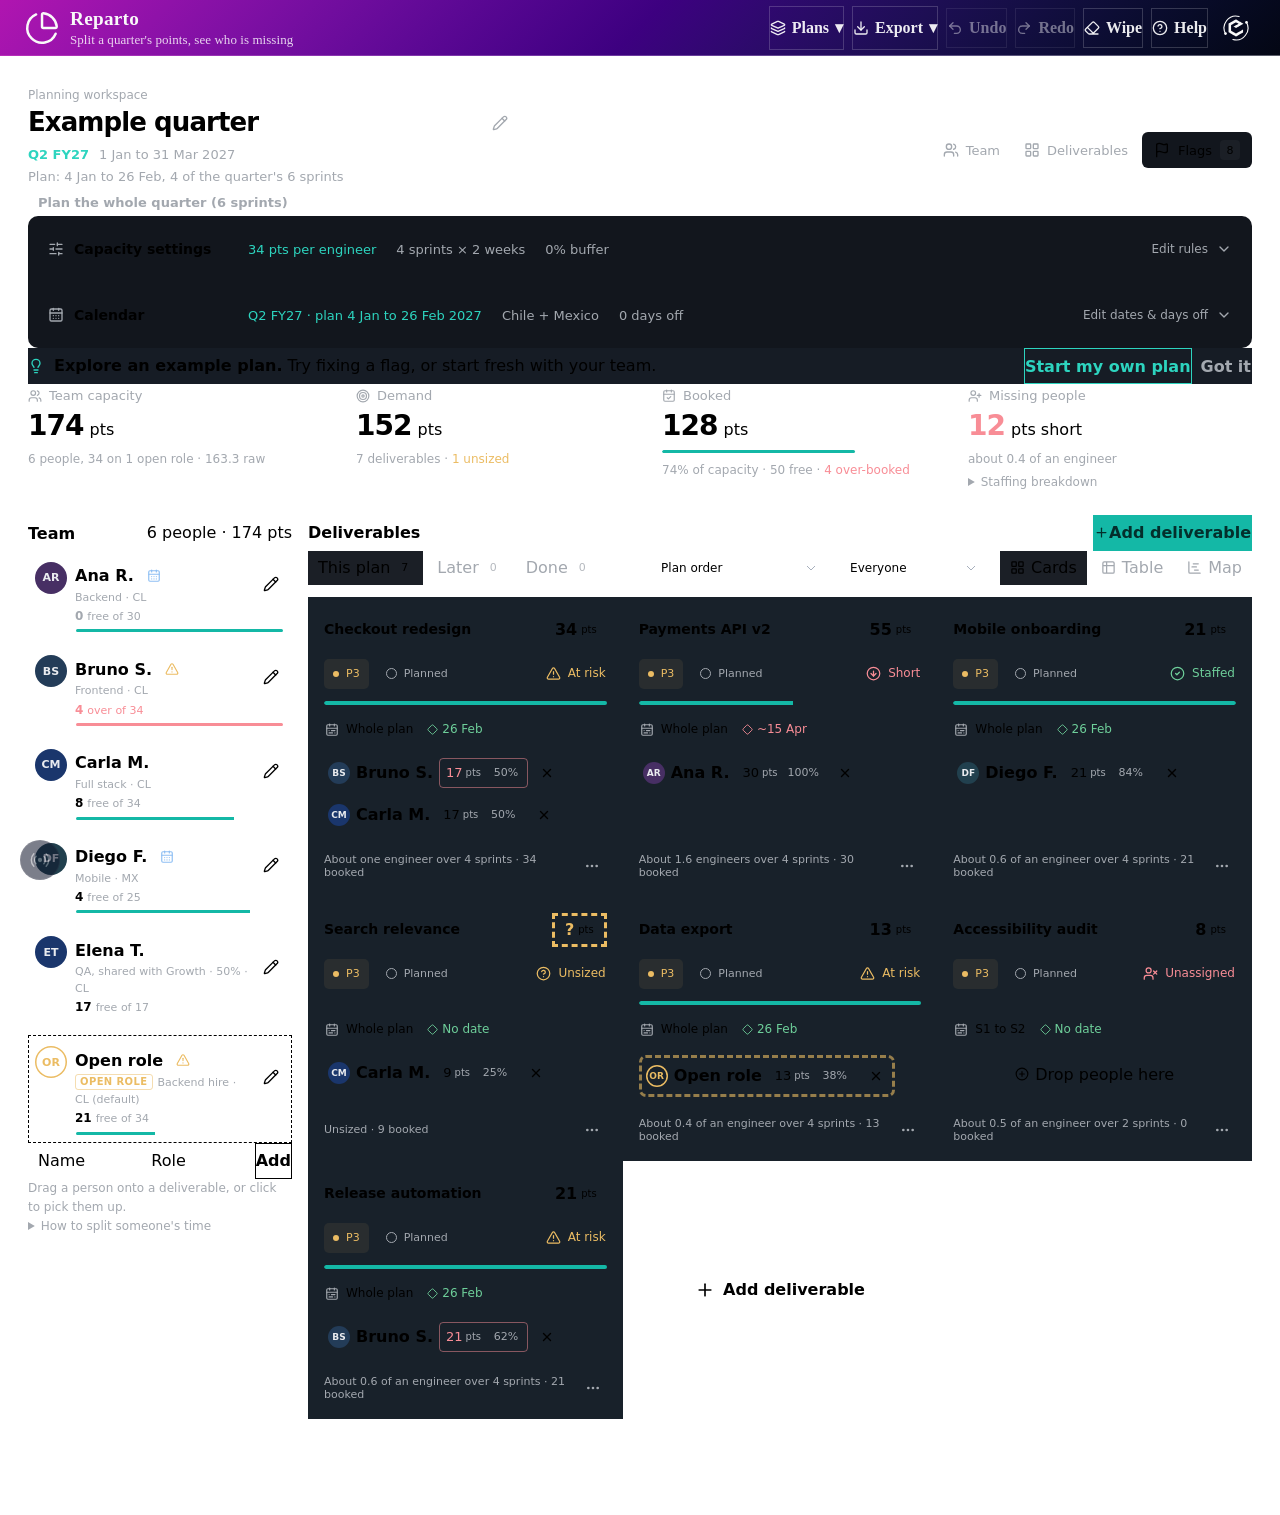
==== commit 3d59f00d: "feat(map): people as schedule bars that vacations override, two tables, the whole quarter - a person" ====
--- a/index.html
+++ b/index.html
@@ -142,7 +142,7 @@
             <input class="plan-title" id="planTitle" data-key="plan-title" aria-label="Plan name" maxlength="80" title="Rename this plan">
             <span data-icon="pencil"></span>
           </label>
-          <p class="plan-quarter" id="planQuarterLabel"></p>
+          <p class="plan-quarter" id="planQuarterLabel" tabindex="-1"></p>
         </div>
         <nav class="workspace-nav" aria-label="Jump to a section">
           <a href="#roster"><span data-icon="users"></span>Team</a>
--- a/css/app.css
+++ b/css/app.css
@@ -1040,8 +1040,13 @@
 }
 
 /* ── Quarters, sprints a deliverable runs in, landing dates ─── */
-.plan-quarter { display: flex; flex-wrap: wrap; align-items: baseline; gap: 4px 10px; margin-top: 4px; font: 600 13px/1.4 var(--planner-font); color: var(--accent-bright); }
-.plan-quarter span { font-weight: 500; color: var(--planner-muted); }
+.plan-quarter { display: flex; flex-wrap: wrap; align-items: center; gap: 4px 10px; margin-top: 4px; font: 500 13px/1.4 var(--planner-font); color: var(--planner-muted); }
+.plan-quarter strong { font-weight: 700; color: var(--accent-bright); }
+.plan-quarter:focus { outline: none; }
+.plan-quarter:focus-visible { outline: 2px solid var(--accent-bright); outline-offset: 3px; border-radius: 4px; }
+.plan-quarter .plan-quarter-plan { color: var(--text-secondary); }
+.plan-quarter .chip-btn { min-height: 26px; }
+.cal-range .chip-btn { margin-left: 4px; min-height: 26px; }
 .plan-quarter:empty { display: none; }
 .period-fields { display: flex; flex-wrap: wrap; gap: 12px 16px; align-items: flex-end; }
 .field.field--quarter { width: auto; min-width: 230px; }
@@ -1067,16 +1072,21 @@
 .lands--late { color: var(--err); }
 .lands--none { color: var(--planner-muted); }
 .win-row .pop-label { flex: 1 1 140px; display: flex; flex-direction: column; gap: 4px; }
-.win-keep { font-size: var(--text-xs); line-height: 1.4; align-items: flex-start; }
-.win-keep input { margin-top: 1px; }
+.win-mode { display: flex; flex-direction: column; gap: 6px; border: 0; padding: 0; margin: 0; }
+.win-mode .check { font-size: var(--text-xs); line-height: 1.4; align-items: flex-start; }
+.win-mode input { margin-top: 1px; }
 
 /* ── The map ───────────────────────────────────────────────── */
-.map-wrap { position: relative; overflow-x: auto; background: var(--surface-1); border: 1px solid var(--border); border-radius: var(--radius); }
+/* One horizontal scroll for both tables, so People and Deliverables stay aligned day for day */
+.map-wrap { position: relative; overflow-x: auto; display: flex; flex-direction: column; gap: 18px; padding-bottom: 4px; }
 .map {
   --map-label: 190px;
   position: relative; min-width: calc(var(--map-label) + var(--map-days) * 7px);
   font: 500 12px/1.3 var(--planner-font);
-}
+  background: var(--surface-1); border: 1px solid var(--border); border-radius: var(--radius); overflow: hidden;
+}
+.map-hint { position: relative; z-index: 1; display: flex; align-items: center; gap: 8px; padding: 8px 12px; font-size: 11px; color: var(--planner-muted); background: var(--planner-surface); border-bottom: 1px solid var(--border-subtle); }
+.map-hint .ico { flex: none; color: var(--accent-bright); }
 .map-head { position: sticky; top: 0; z-index: 3; display: grid; grid-template-columns: var(--map-label) 1fr; background: var(--planner-raised); border-bottom: 1px solid var(--border); }
 .map-row { position: relative; z-index: 1; display: grid; grid-template-columns: var(--map-label) 1fr; min-height: 44px; border-bottom: 1px solid var(--border-subtle); }
 .map-label {
@@ -1085,9 +1095,8 @@
 }
 .map-head .map-label { background: var(--planner-raised); }
 .map-label--quarter { flex-direction: column; align-items: flex-start; justify-content: center; gap: 2px; grid-row: span 2; }
-.map-label--quarter strong { font-size: 15px; color: var(--accent-bright); }
+.map-label--quarter strong { font-size: 14px; color: var(--text-primary); text-transform: uppercase; letter-spacing: .04em; }
 .map-label--quarter span { color: var(--planner-muted); font-size: 11px; }
-.map-label--sub { display: none; }
 .map-name { flex: 1; min-width: 0; overflow: hidden; text-overflow: ellipsis; white-space: nowrap; color: var(--text-primary); }
 .map-est { font-weight: 700; font-variant-numeric: tabular-nums; color: var(--text-secondary); }
 .map-edit { width: 26px; height: 26px; }
@@ -1109,27 +1118,27 @@
 .map-after { position: absolute; top: 0; bottom: 0; background: repeating-linear-gradient(135deg, rgba(255, 255, 255, .035) 0 6px, transparent 6px 12px); }
 .map-today { position: absolute; top: 0; bottom: 0; border-left: 2px solid var(--info); }
 .map-today span { position: absolute; top: 2px; left: 4px; font-size: 10px; font-weight: 700; color: var(--info); }
-.map-section { position: relative; z-index: 1; display: flex; align-items: baseline; gap: 8px; padding: 10px 12px 6px; font-size: 12px; font-weight: 700; text-transform: uppercase; letter-spacing: .05em; color: var(--planner-muted); background: var(--planner-surface); border-bottom: 1px solid var(--border-subtle); }
-.map-section .ico { align-self: center; }
-.map-section small { font-size: 11px; font-weight: 500; text-transform: none; letter-spacing: 0; }
 .map-empty { position: relative; z-index: 1; padding: 10px 12px; color: var(--planner-muted); background: var(--planner-surface); }
-.map-off { position: absolute; top: 6px; bottom: 16px; border-radius: 3px; }
+/* A person's schedule: the bar is their working days, and a day off replaces it (an override, not a layer on top) */
+.map-track--sched { min-height: 48px; }
+.map-work { position: absolute; top: 21px; bottom: 9px; border-radius: 3px; }
+.map-work--full { background: color-mix(in oklch, var(--ok) 70%, transparent); }
+.map-work--some { background: color-mix(in oklch, var(--ok) 32%, transparent); box-shadow: inset 0 0 0 1px color-mix(in oklch, var(--ok) 60%, transparent); }
+.map-work--idle { background: var(--surface-2); box-shadow: inset 0 0 0 1px var(--border); }
+.map-work--over { background: color-mix(in oklch, var(--err) 75%, transparent); }
+.map-sched-label { position: absolute; top: 4px; height: 14px; display: flex; align-items: center; justify-content: center; overflow: hidden; font-size: 10px; font-weight: 700; white-space: nowrap; font-variant-numeric: tabular-nums; color: var(--text-secondary); pointer-events: none; }
+.map-sched-label--over { color: var(--err); }
+.map-sched-label--idle { color: var(--planner-muted); font-weight: 500; }
+.map-off { position: absolute; top: 21px; bottom: 9px; border-radius: 3px; }
 .map-off--holiday { background: color-mix(in oklch, var(--info) 35%, transparent); }
 .map-off--team { background: color-mix(in oklch, var(--accent) 35%, transparent); }
 .map-vac {
-  position: absolute; top: 6px; bottom: 16px; display: flex; align-items: center; gap: 4px; min-width: 6px; padding: 0 6px; overflow: hidden;
+  position: absolute; top: 19px; bottom: 7px; z-index: 1; display: flex; align-items: center; gap: 4px; min-width: 6px; padding: 0 6px; overflow: hidden;
   font: 600 11px/1 var(--planner-font); color: oklch(22% 0.03 82); white-space: nowrap;
   background: var(--warn); border: 0; border-radius: 4px; cursor: pointer;
 }
 .map-vac:hover, .map-vac:focus-visible { outline: 2px solid var(--text-primary); outline-offset: 1px; }
-.map-load { position: absolute; bottom: 3px; height: 9px; display: flex; align-items: center; justify-content: center; border-radius: 2px; border-left: 2px solid var(--planner-surface); }
-.map-load b { font-size: 9px; font-weight: 700; line-height: 1; color: oklch(20% 0.02 260); }
-.map-load--idle { background: var(--surface-2); }
-.map-load--idle b { color: var(--planner-muted); }
-.map-load--some { background: color-mix(in oklch, var(--ok) 55%, transparent); }
-.map-load--full { background: var(--ok); }
-.map-load--over { background: var(--err); }
-.map-ghost { position: absolute; top: 6px; bottom: 16px; border-radius: 4px; background: color-mix(in oklch, var(--warn) 45%, transparent); outline: 1px dashed var(--warn); pointer-events: none; }
+.map-ghost { position: absolute; top: 19px; bottom: 7px; border-radius: 4px; background: color-mix(in oklch, var(--warn) 45%, transparent); outline: 1px dashed var(--warn); pointer-events: none; }
 .map-row--deliv .map-track { min-height: 44px; }
 .map-bar {
   position: absolute; top: 8px; bottom: 8px; display: flex; align-items: center; overflow: hidden; padding: 0; min-width: 8px;
@@ -1157,9 +1166,18 @@
 .map-key--team { background: color-mix(in oklch, var(--accent) 35%, transparent); }
 .map-key--vac { background: var(--warn); }
 .map-key--over { background: var(--err); }
+.map-key--work { background: color-mix(in oklch, var(--ok) 70%, transparent); }
+.map-key--some { background: color-mix(in oklch, var(--ok) 32%, transparent); box-shadow: inset 0 0 0 1px color-mix(in oklch, var(--ok) 60%, transparent); }
+.map-key--after { background: repeating-linear-gradient(135deg, rgba(255, 255, 255, .25) 0 3px, transparent 3px 6px); }
 @media (max-width: 760px) {
-  .map { --map-label: 128px; min-width: calc(var(--map-label) + var(--map-days) * 7px); }
-  .map-section small { display: none; }
+  .map { --map-label: 132px; min-width: calc(var(--map-label) + var(--map-days) * 7px); }
+  /* A phone's label column is the name: the avatar, the pencil and the status icon step aside (the roster has them) */
+  .map-label { gap: 6px; padding: 6px 8px; font-size: 12px; }
+  .map-row--person .map-label > .face, .map-row .map-label > .status-icon, .map-edit { display: none; }
+  .map-hint { position: sticky; left: 0; max-width: calc(100vw - 32px); }
   .field.field--quarter, .field.field--fiscal { min-width: 0; width: 100%; }
   .period-fields .cal-field { flex: 1 1 100%; }
 }
+
+/* The staffing status sits in the card's top row with priority and progress, pushed to its end */
+.deliv-planning .status-button { margin-left: auto; margin-right: -7px; }
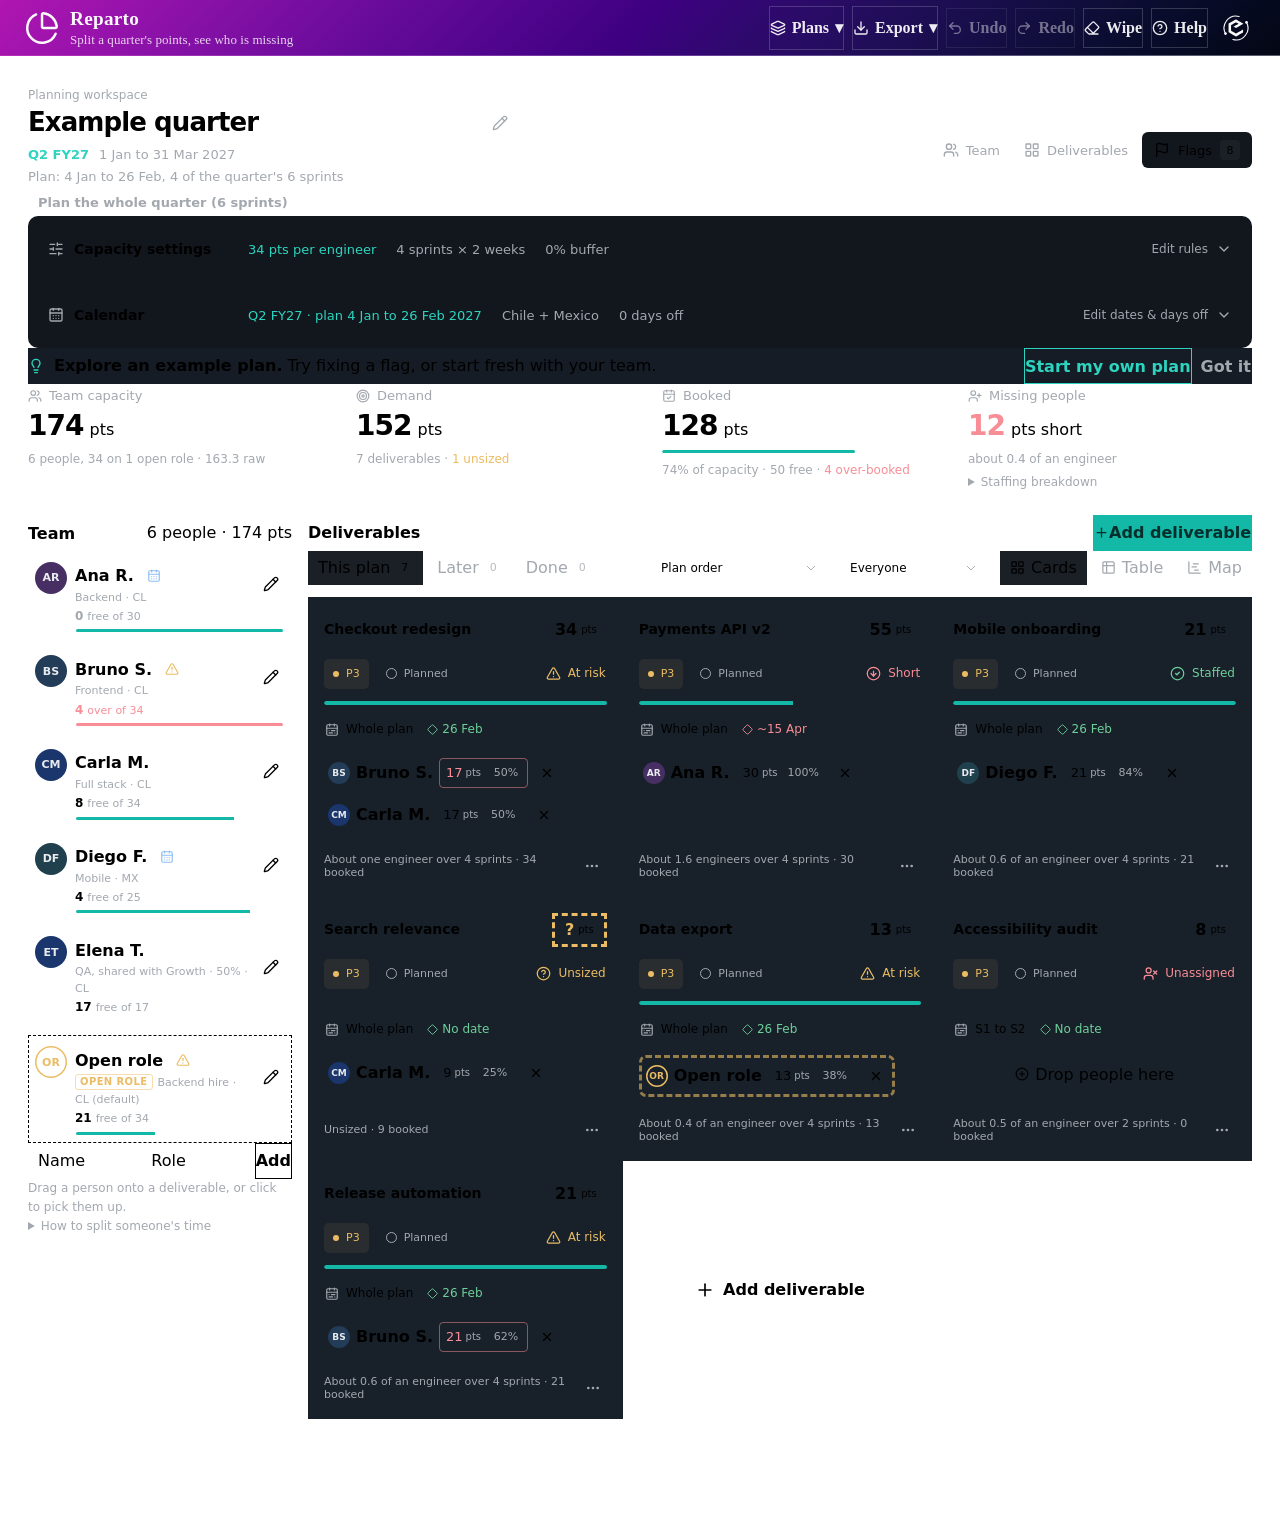
==== commit b37caf40: "chore(beacon): sync the beacon kit; a ladybug docked in the footer bar Beacon Kit 1.1.0 docks the Ba" ====
--- a/index.html
+++ b/index.html
@@ -41,9 +41,10 @@
   <!-- Neorgon Footer Kit (vendored). Pins the footer to the viewport floor on short
        pages and builds the meta bar + back-to-top. See packages/neorgon-ui/footer/README.md.
        Optional stamps: <meta name="neo-repo"|"neo-version"|"neo-updated"> -->
+  <meta name="neo-repo" content="energon-a-secas/reparto-site">
   <link rel="stylesheet" href="css/neorgon-footer.css">
   <script defer src="js/neorgon-footer.js"></script>
-  <!-- Neorgon Beacon Kit (vendored). Bottom-left correction reporter: it
+  <!-- Neorgon Beacon Kit (vendored). Report-an-issue ladybug in the footer bar: it
        carries page context to balise.neorgon.com in a URL fragment and the
        visitor writes there. No form on this page and no request from it.
        Opt out per page with <meta name="beacon" content="off">.
@@ -426,8 +427,8 @@
       <div class="modal__body help">
         <p><strong>A story point is one focus day.</strong> A week has five working days; with the meeting day on, one of them goes to ceremonies and does not count, so a week holds four points and a two-week sprint holds eight.</p>
         <p><strong>A plan is a number of sprints, laid on a quarter.</strong> A quarter holds six two-week sprints; when two months of it go to planned work, the plan is four. One engineer's plan is points a sprint times sprints: 8 × 4 = 32. Pick the quarter under Calendar; quarters follow your fiscal year (with an October start, October to December 2026 is Q1 FY27).</p>
-        <p><strong>A deliverable can take less than the whole plan.</strong> Click the sprints on a card (or drag its bar on the Map) to run it over, say, S1 to S2. A share is then a percentage of the person's time in those sprints, and by default each person keeps the points they gave it, so fewer sprints ask for a bigger share of their time there. Someone on two deliverables in the same sprints can be over-booked in those sprints even when the quarter adds up; the flags say which.</p>
-        <p><strong>Every deliverable has a landing date:</strong> the working day its people's points add up to its estimate. Short of that, it keeps the same pace past its sprints (and past the plan, on the Map) and says so. The Map shows the quarter's months, each person's holidays and vacations (drag across a row to add one) and how full each of their sprints is.</p>
+        <p><strong>A deliverable can take less than the whole plan.</strong> Click the sprints on a card (or drag its bar on the Map) to run it over, say, S1 to S2. A share is then a percentage of the person's time in those sprints. By default the estimate scales with the sprints (21 over four sprints is 13 over two) and each person keeps their share of their time; you can instead keep the estimate and each person's points, so fewer sprints ask for a bigger share of their time there. Someone on two deliverables in the same sprints can be over-booked in those sprints even when the quarter adds up; the flags say which.</p>
+        <p><strong>Every deliverable has a landing date:</strong> the day its people's points add up to its estimate, counting only the days they work. Short of that, it keeps the same pace past its sprints (and past the plan, on the Map) and says so. The Map shows the whole quarter in two tables. In People, each row is that person's schedule: a vacation, a holiday or a team day off replaces the bar on its days, and each sprint shows the points they have there (drag across a row to add a vacation; on a phone, tap the first day, then the last). In Deliverables, each bar runs over its sprints (drag it, or an end) with a diamond where it lands.</p>
         <p><strong>One full-time engineer lands on the Fibonacci scale</strong>, the same scale the work is sized on: 32 becomes 34, and 48 becomes 55. Everyone else is their own capacity scaled by that same factor, so a vacation day or a load step moves them a little instead of jumping them from 34 to 21. Pick <em>Fibonacci below</em> for a safer plan (32 becomes 21). The raw number is always shown next to the planned one.</p>
         <p><strong>Load and sprints away</strong> scale one person: half-time on this team over four sprints is 16 raw, 17 planned. <strong>Buffer</strong> comes off after rounding and holds back a percentage of everyone's capacity for support and unplanned work: 10% of 34 leaves 31 bookable.</p>
         <p><strong>The calendar takes days out.</strong> Sprints start on the date you pick. Public holidays come from the country you choose for the team (anyone can have their own), team days off apply to everyone or only to one country's people when you limit them to it, and vacations belong to one person. A day off only costs a focus day when it lands on a working day, and a week someone spends entirely away costs no meeting day either.</p>
--- a/css/app.css
+++ b/css/app.css
@@ -1099,6 +1099,13 @@
 .map-label--quarter span { color: var(--planner-muted); font-size: 11px; }
 .map-name { flex: 1; min-width: 0; overflow: hidden; text-overflow: ellipsis; white-space: nowrap; color: var(--text-primary); }
 .map-est { font-weight: 700; font-variant-numeric: tabular-nums; color: var(--text-secondary); }
+button.map-est { flex: none; min-width: 28px; height: 28px; padding: 0 6px; font: inherit; font-weight: 700; color: var(--text-primary); background: var(--planner-raised); border: 1px solid var(--border-subtle); border-radius: 6px; cursor: pointer; }
+button.map-est:hover { border-color: var(--accent-bright); }
+button.map-est:focus-visible { outline: 2px solid var(--accent-bright); outline-offset: 1px; }
+.map-est--missing { color: var(--warn); border-style: dashed; }
+/* While a person is carried, each deliverable row offers the same drop the cards do, over the start of its track */
+.map-drop { position: absolute; left: 6px; top: 50%; z-index: 4; transform: translateY(-50%); }
+.map-drop .drop-btn { min-height: 30px; padding: 4px 10px; font-size: 12px; white-space: nowrap; box-shadow: 0 2px 8px rgba(0, 0, 0, .35); }
 .map-edit { width: 26px; height: 26px; }
 .map-row--person .map-label { cursor: grab; }
 .map-track { position: relative; min-width: 0; }
--- a/css/neorgon-footer.css
+++ b/css/neorgon-footer.css
@@ -359,11 +359,16 @@
   opacity: 0;
   visibility: hidden;
   transform: translateY(8px);
+  /* visibility waits out the fade before it flips, so for 200ms a leaving
+     button would still take the tap it is leaving to avoid. pointer-events
+     flips at once. footer.js also hides it (.is-yielding) while it sits over
+     a control; see "Yielding" there. */
+  pointer-events: none;
   transition: opacity var(--dur, 200ms) ease, transform var(--dur, 200ms) ease, visibility var(--dur, 200ms);
 }
-.neo-top.is-visible { opacity: .9; visibility: visible; transform: none; }
+.neo-top.is-visible { opacity: .9; visibility: visible; transform: none; pointer-events: auto; }
 .neo-top:hover { opacity: 1; background: var(--footer-hover); color: var(--header-text, #f9f9f9); }
-.neo-top:focus-visible { outline: 2px solid var(--footer-accent); outline-offset: 3px; opacity: 1; visibility: visible; transform: none; }
+.neo-top:focus-visible { outline: 2px solid var(--footer-accent); outline-offset: 3px; opacity: 1; visibility: visible; transform: none; pointer-events: auto; }
 .neo-top svg { width: 18px; height: 18px; display: block; }
 
 /* ── Mobile ───────────────────────────────────────────────────── */
--- a/css/neorgon-beacon.css
+++ b/css/neorgon-beacon.css
@@ -20,17 +20,18 @@
    ══════════════════════════════════════════════════════════════ */
 
 :root {
-  /* Geometry. 40px matches the footer kit's back-to-top control so the two
-     read as one family when both are on screen. */
-  --beacon-size: 40px;
+  /* Geometry. 44px is the touch target in both of the control's places:
+     the whole control when it floats, and the area around the chip when it
+     is docked in the footer bar. */
+  --beacon-target: 44px;
+  /* The circle drawn in the footer bar. Smaller than the target so the bar
+     keeps its height; the target grows around it, see the docked rules. */
+  --beacon-chip: 28px;
+  /* Floating fallback only, on a page with no footer kit. */
   --beacon-offset: 20px;
-  /* How far the footer pushes the control up, written by beacon.js from the
-     footer's measured height whenever any of it is on screen. 0 is the
-     resting state, and also the state with JS off, where there is no control
-     to place. See README.md, "Clearing the footer". */
-  --beacon-clear: 0px;
   /* Above the footer kit's back-to-top (150), below the header (200) and
-     modals (400). See packages/neorgon-ui/footer/footer.css:36. */
+     modals (400). See packages/neorgon-ui/footer/footer.css:36. Only the
+     floating fallback is positioned high enough for it to matter. */
   --beacon-z: 160;
 
   /* Palette. Fleet token first, literal second. */
@@ -45,29 +46,13 @@
 
 /* ── The control ──────────────────────────────────────────────
    An <a>, not a <button>, because it navigates: see README.md, "A link, and
-   what that buys". Styled as a circular icon control so it reads as one
-   affordance with the footer kit's back-to-top rather than as body copy.
-
-   Bottom LEFT, deliberately. The footer kit pins its back-to-top button at
-   right:20px/bottom:20px on 69 vendored copies, so a bottom-right beacon
-   would ship overlapping controls across the fleet and nothing would detect
-   it.
-
-   `max()` rather than a sum, so the two knobs cannot double up: the resting
-   offset applies while the footer is away, the measured clearance takes over
-   once it arrives, and a site that raises --beacon-offset still gets whichever
-   is larger instead of one added to the other. */
+   what that buys". A circle with the ladybug in it, so it reads as one
+   affordance with the footer kit's back-to-top rather than as body copy. */
 .neo-beacon-link {
-  position: fixed;
-  left: calc(var(--beacon-offset) + env(safe-area-inset-left, 0px));
-  bottom: calc(max(var(--beacon-offset), var(--beacon-clear, 0px))
-               + env(safe-area-inset-bottom, 0px));
-  z-index: var(--beacon-z);
   display: inline-flex;
   align-items: center;
   justify-content: center;
-  width: var(--beacon-size);
-  height: var(--beacon-size);
+  box-sizing: border-box;
   padding: 0;
   border: 1px solid var(--beacon-border);
   border-radius: 50%;
@@ -77,44 +62,130 @@
      draw a rule under the icon. */
   text-decoration: none;
   cursor: pointer;
-  /* Dimmed at rest. It is a correction affordance, not a call to action:
-     it must be findable without competing with the page. */
-  opacity: .55;
+  -webkit-tap-highlight-color: transparent;
   transition: opacity var(--beacon-dur) ease,
               color var(--beacon-dur) ease,
               border-color var(--beacon-dur) ease,
               box-shadow var(--beacon-dur) ease;
 }
 
+/* Author display beats the UA's [hidden] rule, so the kit restates it. A
+   site that sets hidden on the control (Runcible, while a drill runs) means
+   gone, not restyled. */
+.neo-beacon-link[hidden] { display: none; }
+
 .neo-beacon-link svg {
   display: block;
-  width: 20px;
-  height: 20px;
+  flex: none;
+  width: 22px;
+  height: 22px;
 }
 
-/* Lights on hover AND on focus. Keyboard users get the same signal that
-   pointer users get; that parity is the whole point of naming both. */
+/* ── Docked: the bottom of the page ───────────────────────────
+   beacon.js puts the control at the head of the footer kit's bar, in flow,
+   so it never covers the page. Scoped under .neo-footer so it outranks the
+   footer's own `.neo-footer a` and `.neo-footer-bar a` rules, which would
+   otherwise square the circle and swap the idle colour for the link one.
+
+   The chip is 28px in a line about 20px tall. Grown to its full size it
+   would make `minimal` and `app` footers some 24px taller than the budget
+   they are tuned to, so it takes the footer kit's own approach to target
+   size: the difference is handed back as negative block margin and the row
+   keeps its height. The 44px target is a transparent ::before around the
+   chip, positioned off the padding box, hence the extra pixel of border. */
+.neo-footer .neo-beacon-link.is-docked {
+  position: relative;
+  flex: none;
+  width: var(--beacon-chip);
+  height: var(--beacon-chip);
+  min-width: 0;
+  min-height: 0;
+  margin-block: min(0px, calc((var(--footer-line, 1.7) * 1em - var(--beacon-chip)) / 2));
+  border-color: var(--footer-border, var(--beacon-border));
+  border-radius: 50%;
+  background: transparent;
+  color: var(--footer-text, var(--beacon-idle));
+  text-decoration: none;
+  vertical-align: middle;
+}
+
+.neo-footer .neo-beacon-link.is-docked::before {
+  content: "";
+  position: absolute;
+  inset: calc((var(--beacon-chip) - var(--beacon-target)) / 2 - 1px);
+}
+
+/* A text baseline for the chip. As the bar's first item it sets the bar's
+   baseline, and an icon alone would offer the bottom of the svg, so the
+   minimal footer, which lines its note and its bar up by baseline, grew 5px
+   taller to reconcile the two (measured on quiz, 70 to 75px). An empty line
+   of the footer's own height, centred and ordered first, puts the chip's
+   baseline exactly where the text beside it has one. Width 0, and the link's
+   aria-label is its name, so nothing of it is seen or announced. */
+.neo-footer .neo-beacon-link.is-docked::after {
+  content: "\200b";
+  order: -1;
+  width: 0;
+  overflow: hidden;
+  line-height: var(--footer-line, 1.7);
+}
+
+.neo-footer .neo-beacon-link.is-docked svg {
+  width: 18px;
+  height: 18px;
+}
+
+/* ── Floating: a page with no footer ──────────────────────────
+   The one place left that nothing else marks as the bottom. Bottom LEFT,
+   because the footer kit's back-to-top owns bottom right. The safe-area
+   insets keep it clear of a phone's home indicator and rounded corners. */
+.neo-beacon-link:not(.is-docked) {
+  position: fixed;
+  left: calc(var(--beacon-offset) + env(safe-area-inset-left, 0px));
+  bottom: calc(var(--beacon-offset) + env(safe-area-inset-bottom, 0px));
+  z-index: var(--beacon-z);
+  width: var(--beacon-target);
+  height: var(--beacon-target);
+  /* Dimmed at rest. It is a correction affordance, not a call to action:
+     it must be findable without competing with the page. */
+  opacity: .55;
+}
+
+/* ── Lit ──────────────────────────────────────────────────────
+   On hover AND on focus. Keyboard users get the same signal that pointer
+   users get; that parity is the whole point of naming both. The amber is
+   Balise's, the same in every footer and every theme. */
 .neo-beacon-link:hover,
-.neo-beacon-link:focus-visible {
+.neo-beacon-link:focus-visible,
+.neo-footer .neo-beacon-link.is-docked:hover,
+.neo-footer .neo-beacon-link.is-docked:focus-visible {
   opacity: 1;
   color: var(--beacon-lit);
   border-color: var(--beacon-lit);
+  text-decoration: none;
+}
+
+.neo-beacon-link:not(.is-docked):hover,
+.neo-beacon-link:not(.is-docked):focus-visible {
   box-shadow: 0 0 0 1px rgba(245, 158, 11, .18), 0 6px 18px rgba(0, 0, 0, .35);
 }
 
-.neo-beacon-link:focus-visible {
+.neo-beacon-link:focus-visible,
+.neo-footer .neo-beacon-link.is-docked:focus-visible {
   outline: 2px solid var(--beacon-focus);
   outline-offset: 3px;
 }
 
 @media (max-width: 700px) {
-  :root { --beacon-size: 36px; --beacon-offset: 14px; }
-  .neo-beacon-link svg { width: 18px; height: 18px; }
+  :root { --beacon-offset: 14px; }
 }
 
-/* A fixed control has no place on paper. */
+/* A control for reporting a page has no place on paper. The docked selector
+   is named because the footer's `.neo-footer-bar a { display }` outranks
+   the bare class, and the footer itself prints. */
 @media print {
-  .neo-beacon-link { display: none; }
+  .neo-beacon-link,
+  .neo-footer .neo-beacon-link.is-docked { display: none; }
 }
 
 @media (prefers-reduced-motion: reduce) {
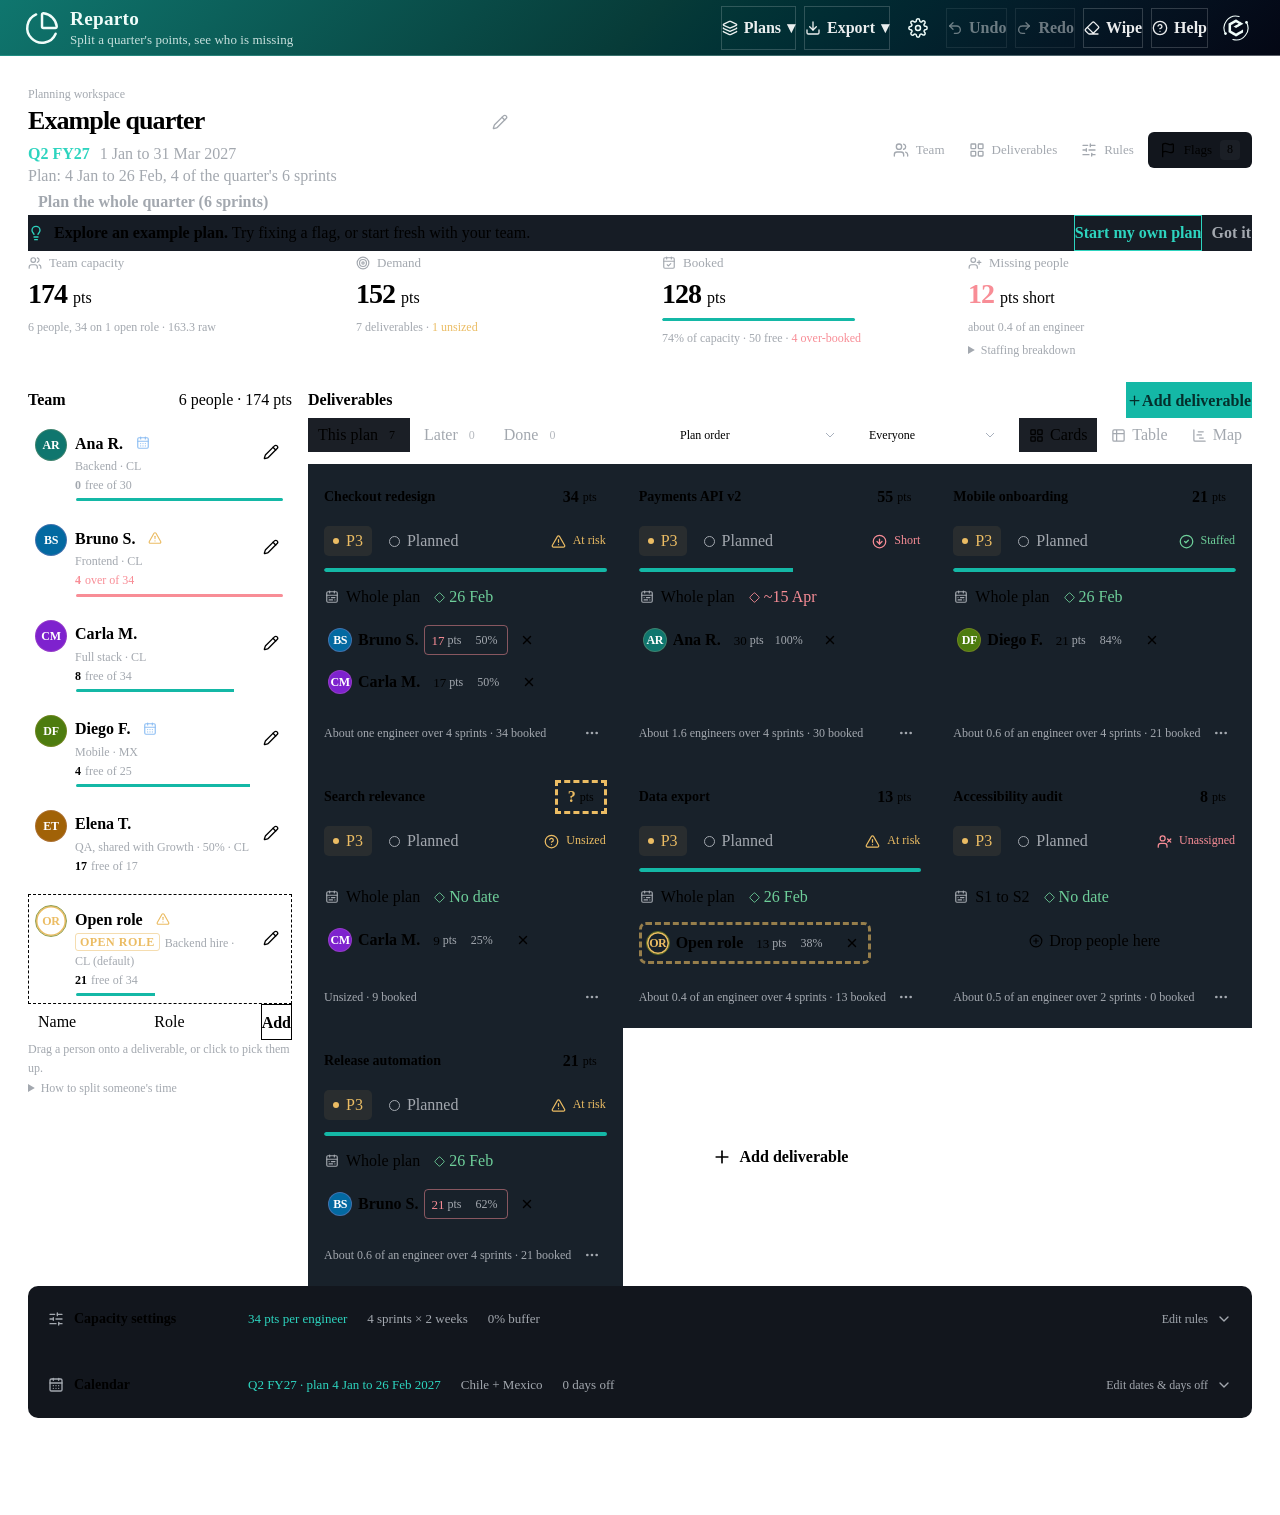
==== commit 3324dbce: "feat(workspace): adopt the Neorgon Workspace; the work comes first, in the teal - Vendor the Workspa" ====
--- a/index.html
+++ b/index.html
@@ -32,6 +32,8 @@
   <link rel="stylesheet" href="https://cdn.neorgon.org/v1.0.0/styles/base.css">
   <link rel="stylesheet" href="css/style.css">
   <link rel="stylesheet" href="css/app.css">
+  <!-- Neorgon Workspace Kit (vendored): the Settings sheet behind the header gear and the , key. -->
+  <link rel="stylesheet" href="css/neorgon-workspace.css">
   <!-- Neorgon Header Kit (vendored; ?header=live swaps CSS to CDN). Keep after style.css, the kit owns the header. -->
   <script>(function(){var m=location.search.match(/[?&]theme=([\w-]+)/)||document.cookie.match(/(?:^|;\s*)neo_theme=([\w-]+)/);if(m&&m[1]!=='default')document.documentElement.dataset.theme=decodeURIComponent(m[1]);})();</script>
   <link rel="stylesheet" href="css/neorgon-header.css">
@@ -70,7 +72,7 @@
 
   <a class="skip-link" href="#main">Skip to content</a>
 
-  <header class="header-bar" data-header-mode="app">
+  <header class="header-bar" data-header-mode="app" data-header-skin="custom">
     <div class="header-logo">
       <a href="./" class="header-title-link">
         <img src="https://cdn.neorgon.org/v1.0.0/energon-classic-logo.png" class="header-logo-img" alt="">
@@ -148,10 +150,63 @@
         <nav class="workspace-nav" aria-label="Jump to a section">
           <a href="#roster"><span data-icon="users"></span>Team</a>
           <a href="#deliverables"><span data-icon="layout-grid"></span>Deliverables</a>
+          <a href="#calc"><span data-icon="sliders-horizontal"></span>Rules</a>
           <button type="button" class="flags-trigger" id="flagsBtn" data-action="flags" data-key="flags-trigger" aria-haspopup="dialog" aria-controls="flagsModal"><span data-icon="flag"></span><span>Flags</span><span class="flags-trigger-count" id="flagsTotal"></span></button>
         </nav>
       </div>
 
+
+      <div class="first-run" id="firstRun" role="note" hidden>
+        <div class="first-run-copy"><span data-icon="lightbulb"></span><p><strong>Explore an example plan.</strong> Try fixing a flag, or start fresh with your team.</p></div>
+        <div class="first-run-actions">
+          <button type="button" class="btn btn--primary btn--sm" data-action="blank">Start my own plan</button>
+          <button type="button" class="btn btn--ghost btn--sm" data-action="dismiss-intro">Got it</button>
+        </div>
+      </div>
+
+      <!-- The Workspace kit's team offer (ws.banner), shown while the plan has nobody yet or is the example. -->
+      <div class="ws-offer" id="wsOffer" hidden><div id="wsBanner" hidden></div></div>
+
+      <section class="tiles" id="tiles" aria-label="Plan totals"></section>
+
+      <div class="workspace">
+        <!-- Roster and board share their own grid, so the sticky roster is bounded
+             by the board and cannot slide over the flags when they stack below. -->
+        <div class="workspace-main">
+        <aside class="roster" id="roster" data-drop="roster" aria-labelledby="rosterTitle">
+          <div class="panel-head">
+            <h2 class="panel-title" id="rosterTitle">Team</h2>
+            <span class="panel-count" id="rosterCount"></span>
+          </div>
+          <ul class="roster-list" id="rosterList"></ul>
+          <form class="roster-add" id="personForm" autocomplete="off">
+            <input class="field" id="personName" name="name" placeholder="Name" aria-label="New person's name" maxlength="80">
+            <input class="field" id="personRole" name="role" placeholder="Role" aria-label="New person's role" maxlength="80">
+            <button type="submit" class="btn btn--secondary btn--sm">Add</button>
+          </form>
+          <p class="panel-tip">Drag a person onto a deliverable, or click to pick them up.</p>
+          <details class="team-help">
+            <summary>How to split someone's time</summary>
+            <p>Click a share's number to change its percentage. Use the pencil beside a person to edit their full split, load, or leave. Drop a share back onto the team to remove it.</p>
+          </details>
+        </aside>
+
+        <section class="board" id="deliverables" aria-labelledby="boardTitle">
+          <div class="board-head">
+            <h2 class="board-title" id="boardTitle">Deliverables</h2>
+            <button type="button" class="btn btn--primary btn--sm" id="addDelivBtn" data-action="add-deliverable">Add deliverable</button>
+          </div>
+          <div class="board-bar" id="boardBar"></div>
+          <div class="board-filter-note" id="boardFilterNote" role="status" hidden></div>
+          <div class="carry-bar" id="carryBar" role="status" hidden></div>
+          <div class="board-grid" id="board"></div>
+          <div class="table-wrap" id="boardTable" hidden></div>
+          <div class="map-wrap" id="boardMap" hidden></div>
+        </section>
+        </div>
+      </div>
+
+      <!-- The plan's configuration sits below the work: the summaries above stay one click away (Jump to: Settings). -->
       <section class="calc" id="calc" aria-labelledby="calcTitle">
         <details class="capacity-rules" id="capacityRules">
           <summary class="capacity-summary">
@@ -216,55 +271,6 @@
           </div>
         </details>
       </section>
-
-      <div class="first-run" id="firstRun" role="note" hidden>
-        <div class="first-run-copy"><span data-icon="lightbulb"></span><p><strong>Explore an example plan.</strong> Try fixing a flag, or start fresh with your team.</p></div>
-        <div class="first-run-actions">
-          <button type="button" class="btn btn--primary btn--sm" data-action="blank">Start my own plan</button>
-          <button type="button" class="btn btn--ghost btn--sm" data-action="dismiss-intro">Got it</button>
-        </div>
-      </div>
-
-      <section class="tiles" id="tiles" aria-label="Plan totals"></section>
-
-      <div class="workspace">
-        <!-- Roster and board share their own grid, so the sticky roster is bounded
-             by the board and cannot slide over the flags when they stack below. -->
-        <div class="workspace-main">
-        <aside class="roster" id="roster" data-drop="roster" aria-labelledby="rosterTitle">
-          <div class="panel-head">
-            <h2 class="panel-title" id="rosterTitle">Team</h2>
-            <span class="panel-count" id="rosterCount"></span>
-          </div>
-          <ul class="roster-list" id="rosterList"></ul>
-          <form class="roster-add" id="personForm" autocomplete="off">
-            <input class="field" id="personName" name="name" placeholder="Name" aria-label="New person's name" maxlength="80">
-            <input class="field" id="personRole" name="role" placeholder="Role" aria-label="New person's role" maxlength="80">
-            <button type="submit" class="btn btn--secondary btn--sm">Add</button>
-          </form>
-          <p class="panel-tip">Drag a person onto a deliverable, or click to pick them up.</p>
-          <details class="team-help">
-            <summary>How to split someone's time</summary>
-            <p>Click a share's number to change its percentage. Use the pencil beside a person to edit their full split, load, or leave. Drop a share back onto the team to remove it.</p>
-          </details>
-        </aside>
-
-        <section class="board" id="deliverables" aria-labelledby="boardTitle">
-          <div class="board-head">
-            <h2 class="board-title" id="boardTitle">Deliverables</h2>
-            <button type="button" class="btn btn--primary btn--sm" id="addDelivBtn" data-action="add-deliverable">Add deliverable</button>
-          </div>
-          <div class="board-bar" id="boardBar"></div>
-          <div class="board-filter-note" id="boardFilterNote" role="status" hidden></div>
-          <div class="carry-bar" id="carryBar" role="status" hidden></div>
-          <div class="board-grid" id="board"></div>
-          <div class="table-wrap" id="boardTable" hidden></div>
-          <div class="map-wrap" id="boardMap" hidden></div>
-        </section>
-        </div>
-
-
-      </div>
     </div>
   </main>
 
--- a/css/style.css
+++ b/css/style.css
@@ -18,6 +18,8 @@
   /* Per-site identity: set to this site's hub card accent (the accent table in .claude/HUB_REGISTRY.md) */
   --accent: #14b8a6;          /* Teal-500, the hub card accent */
   --accent-bright: #2dd4bf;   /* Teal-400, one shade lighter */
+  --accent-ink: #042f2c;      /* Teal-950: text on an accent fill */
+  --neo-ws-accent: var(--accent-bright);   /* the Workspace sheet's accent follows the teal */
 
   /* Site extras base.css does not define */
   --surface-toast: #1a1730;
@@ -42,7 +44,7 @@
   --planner-surface: oklch(20% 0.014 260);
   --planner-raised: oklch(24% 0.014 260);
   --planner-muted: oklch(73% 0.012 260);
-  --planner-font: -apple-system, BlinkMacSystemFont, "Segoe UI", system-ui, sans-serif;
+  --planner-font: var(--font);   /* one type family: the fleet's */
   --z-pop: 450;
 }
 
@@ -581,3 +583,22 @@
     max-width: none;
   }
 }
+
+/* The header skin follows Reparto's teal instead of the fleet magenta. Tokens only,
+   the selector exactly as the Header Kit README gives it, so ?theme= and seasons still win. */
+html:not([data-theme]) .header-bar[data-header-skin="custom"] {
+  --header-bg-start: #0f766e;
+  --header-bg-mid: #073b38;
+  --header-bg-end: #040714;
+  --header-glass: rgba(7, 59, 56, .5);
+  --header-accent: #5eead4;
+  --header-text: #f0fdfa;
+  --header-text-dim: rgba(240, 253, 250, .82);
+  --header-icon-color: rgba(153, 246, 228, .84);
+  --header-border: rgba(94, 234, 212, .2);
+  --header-border-strong: rgba(94, 234, 212, .36);
+  --header-control-border: rgba(153, 246, 228, .5);
+  --header-menu-bg: #062523;
+  --header-menu-hover: rgba(94, 234, 212, .14);
+  --header-edge-from: rgba(94, 234, 212, .2);
+}
--- a/css/app.css
+++ b/css/app.css
@@ -10,7 +10,7 @@
 }
 
 /* White on teal-500 is 2.5:1; ink on teal clears 7:1. */
-.btn--primary, .btn--primary:hover { color: #042f2c; }
+.btn--primary, .btn--primary:hover { color: var(--accent-ink); }
 
 .plan, .pop, .modal { font-family: var(--planner-font); }
 
@@ -70,10 +70,10 @@
 .capacity-number { display: inline-grid; overflow: hidden; vertical-align: bottom; }
 .capacity-number > span { grid-area: 1 / 1; }
 .capacity-previous { visibility: hidden; pointer-events: none; }
-.capacity-detail { margin-top: 6px; font-size: 11px; line-height: 1.5; color: var(--planner-muted); }
+.capacity-detail { margin-top: 6px; font-size: 12px; line-height: 1.5; color: var(--planner-muted); }
 .capacity-step--result { background: color-mix(in oklch, var(--accent) 9%, var(--surface-solid)); }
 .capacity-step--result dt, .capacity-step--result .capacity-value { color: var(--accent-bright); }
-.capacity-delta { align-self: center; padding: 3px 6px; border-radius: 4px; background: color-mix(in oklch, var(--accent) 13%, transparent); color: var(--accent-bright); font-size: 11px; font-weight: 500; line-height: 1.5; letter-spacing: 0; }
+.capacity-delta { align-self: center; padding: 3px 6px; border-radius: 4px; background: color-mix(in oklch, var(--accent) 13%, transparent); color: var(--accent-bright); font-size: 12px; font-weight: 500; line-height: 1.5; letter-spacing: 0; }
 .capacity-step::before { content: ''; position: absolute; inset: 0; z-index: -1; background: color-mix(in oklch, var(--accent-bright) 16%, transparent); opacity: 0; pointer-events: none; }
 @media (prefers-reduced-motion: no-preference) {
   .capacity-step.is-updated::before { animation: capacity-highlight 480ms var(--ease-out) var(--calc-delay) both; }
@@ -89,7 +89,7 @@
 .calc-lead strong { font-weight: 500; color: var(--text-secondary); }
 
 /* ── Calendar row ──────────────────────────────────────────── */
-.term-note { font-size: 11px; color: var(--planner-muted); white-space: nowrap; }
+.term-note { font-size: 12px; color: var(--planner-muted); white-space: nowrap; }
 .cal { border-top: 1px solid var(--border); }
 .cal-controls { display: flex; flex-wrap: wrap; align-items: flex-end; gap: var(--space-3) var(--space-4); }
 .cal-field { display: flex; flex-direction: column; gap: 4px; font-size: var(--text-xs); font-weight: 600; color: var(--text-muted); }
@@ -106,7 +106,7 @@
   border-color: color-mix(in srgb, var(--accent) 60%, transparent);
 }
 .day-cc {
-  font-size: 10px; font-weight: 800; letter-spacing: .04em;
+  font-size: 12px; font-weight: 800; letter-spacing: .04em;
   color: var(--info); padding-right: 2px;
 }
 .cal-range { font-size: var(--text-sm); color: var(--text-secondary); padding-bottom: 8px; }
@@ -120,7 +120,7 @@
 }
 .sprint-n {
   display: inline-grid; place-items: center; min-width: 26px; height: 20px; padding: 0 4px;
-  font-size: 10px; font-weight: 800; color: var(--accent-bright);
+  font-size: 12px; font-weight: 800; color: var(--accent-bright);
   background: color-mix(in srgb, var(--accent) 16%, transparent); border-radius: 999px;
 }
 .cal-days { display: flex; flex-direction: column; gap: 8px; }
@@ -205,7 +205,7 @@
 .sprint--low .sprint-pts { color: var(--warn); font-weight: 700; }
 .day-restore {
   padding: 0 8px; min-height: 22px;
-  font: inherit; font-size: 11px; font-weight: 700; color: var(--accent-bright);
+  font: inherit; font-size: 12px; font-weight: 700; color: var(--accent-bright);
   background: none; border: 0; cursor: pointer;
 }
 .day-add .field.field--who { width: auto; }
@@ -321,10 +321,10 @@
 .person--open { border-style: dashed; border-color: var(--border); }
 .person-meta { display: flex; flex-direction: column; min-width: 0; line-height: 1.2; }
 .person-name { font-size: var(--text-sm); font-weight: 600; white-space: nowrap; overflow: hidden; text-overflow: ellipsis; }
-.person-role { font-size: 11px; color: var(--planner-muted); line-height: 1.5; overflow-wrap: anywhere; }
+.person-role { font-size: 12px; color: var(--planner-muted); line-height: 1.5; overflow-wrap: anywhere; }
 .person-cap { grid-column: 2 / -1; display: flex; align-items: baseline; gap: 4px; line-height: 1.1; font-variant-numeric: tabular-nums; }
 .person-cap b { font-size: 12px; font-weight: 600; }
-.person-cap small { font-size: 11px; color: var(--planner-muted); white-space: nowrap; }
+.person-cap small { font-size: 12px; color: var(--planner-muted); white-space: nowrap; }
 .person > .icon-btn { grid-column: 3; grid-row: 1; width: 28px; }
 .person > .face { align-self: start; }
 .person--over .person-cap b, .person--over .person-cap small { color: var(--err); }
@@ -334,7 +334,7 @@
 .person--over .cap-bar i { background: var(--err); }
 .tag {
   display: inline-block; flex-shrink: 0; margin-right: 5px; padding: 0 4px; line-height: 1.35;
-  font-size: 10px; font-weight: 700; letter-spacing: .04em; text-transform: uppercase;
+  font-size: 12px; font-weight: 700; letter-spacing: .04em; text-transform: uppercase;
   color: var(--warn); border: 1px solid color-mix(in srgb, var(--warn) 50%, transparent); border-radius: 3px;
   vertical-align: 1px;
 }
@@ -344,11 +344,12 @@
   width: 32px; height: 32px; flex-shrink: 0;
   display: grid; place-items: center;
   border-radius: 50%;
-  font-size: 11px; font-weight: 600; color: oklch(94% 0.006 260);
-  background: color-mix(in oklch, var(--face) 42%, var(--planner-raised));
-  border: 1px solid color-mix(in oklch, var(--face) 50%, var(--border));
-}
-.face--sm { width: 22px; height: 22px; font-size: 9px; }
+  font-size: 12px; font-weight: 600; letter-spacing: -.02em; line-height: 1;
+  /* The workspace kit's face: its colour solid, with the ink it picked for it (4.5:1 or better). */
+  color: var(--face-ink, #fff); background: var(--face, var(--planner-raised));
+  border: 1px solid color-mix(in oklch, var(--face, var(--border)) 70%, white 10%);
+}
+.face--sm { width: 24px; height: 24px; font-size: 12px; letter-spacing: -.04em; }
 .face--open { background: transparent; color: var(--warn); box-shadow: inset 0 0 0 1.5px var(--warn); }
 .person-line { display: flex; align-items: center; gap: 6px; min-width: 0; }
 
@@ -435,7 +436,7 @@
 }
 .est:hover { border-color: var(--accent-bright); }
 .est-num { font-size: 16px; font-weight: 600; font-variant-numeric: tabular-nums; }
-.est-unit { font-size: 10px; color: var(--text-muted); }
+.est-unit { font-size: 12px; color: var(--text-muted); }
 .est--missing { border-style: dashed; border-color: var(--warn); }
 .est--missing .est-num { color: var(--warn); }
 
@@ -477,9 +478,9 @@
 }
 .share-pts:hover { border-color: var(--accent-bright); }
 .share-pts { display: inline-flex; align-items: center; justify-content: center; gap: 10px; line-height: 1; }
-.share-pct { min-width: 30px; font-size: 11px; font-weight: 400; color: var(--planner-muted); text-align: center; }
+.share-pct { min-width: 30px; font-size: 12px; font-weight: 400; color: var(--planner-muted); text-align: center; }
 .share-value { display: inline-flex; align-items: center; gap: 3px; }
-.share-unit { font-size: 10px; font-weight: 400; color: var(--planner-muted); }
+.share-unit { font-size: 12px; font-weight: 400; color: var(--planner-muted); }
 
 /* How one person's time is split (person editor) */
 .dist { border: 0; display: flex; flex-direction: column; gap: 8px; }
@@ -522,7 +523,7 @@
 .drop-btn--muted { color: var(--text-muted); background: transparent; border-color: var(--border); }
 .deliv-foot {
   display: flex; align-items: center; justify-content: space-between; gap: var(--space-2);
-  margin-top: auto; padding-top: 8px; border-top: 1px solid var(--border-subtle); font-size: 11px; color: var(--planner-muted); font-variant-numeric: tabular-nums;
+  margin-top: auto; padding-top: 8px; border-top: 1px solid var(--border-subtle); font-size: 12px; color: var(--planner-muted); font-variant-numeric: tabular-nums;
 }
 .deliv-foot .icon-btn { width: 30px; height: 30px; }
 
@@ -563,8 +564,8 @@
 }
 .drag-ghost .face { width: 40px; height: 40px; font-size: 14px; box-shadow: 0 0 0 2px #fff; }
 .ghost-hint {
-  font-size: 10px; font-weight: 800; letter-spacing: .06em; text-transform: uppercase;
-  color: #042f2c; background: var(--accent-bright); border-radius: 3px; padding: 1px 5px;
+  font-size: 12px; font-weight: 800; letter-spacing: .06em; text-transform: uppercase;
+  color: var(--accent-ink); background: var(--accent-bright); border-radius: 3px; padding: 1px 5px;
 }
 .ghost-hint:empty { display: none; }
 
@@ -635,7 +636,7 @@
   border: 1px solid var(--border); border-radius: var(--radius-sm); cursor: pointer;
 }
 .scale-btn:hover { border-color: var(--accent-bright); }
-.scale-btn[aria-pressed="true"] { color: #042f2c; background: var(--accent-bright); border-color: var(--accent-bright); }
+.scale-btn[aria-pressed="true"] { color: var(--accent-ink); background: var(--accent-bright); border-color: var(--accent-bright); }
 .scale-btn--suggest { min-height: 30px; min-width: 42px; color: var(--accent-bright); border-color: color-mix(in srgb, var(--accent) 60%, transparent); }
 .pop-calc { display: flex; flex-direction: column; gap: 8px; padding-top: var(--space-3); border-top: 1px solid var(--border-subtle); }
 .pop-label { font-size: var(--text-xs); font-weight: 700; color: var(--text-muted); }
@@ -656,7 +657,7 @@
   background: transparent; border: 0; border-radius: var(--radius-sm); cursor: pointer;
 }
 .seg-btn:hover { color: var(--text-primary); }
-.seg-btn[aria-checked="true"] { color: #042f2c; background: var(--accent-bright); }
+.seg-btn[aria-checked="true"] { color: var(--accent-ink); background: var(--accent-bright); }
 .export-hint { font-size: var(--text-sm); color: var(--text-secondary); }
 .export-preview { overflow: auto; max-height: 340px; border: 1px solid var(--border); border-radius: var(--radius-sm); }
 .xtable { border-collapse: collapse; width: max-content; min-width: 100%; font-size: var(--text-xs); font-variant-numeric: tabular-nums; }
@@ -708,7 +709,7 @@
 .carry-mark {
   position: absolute; right: -5px; bottom: -5px;
   display: grid; place-items: center; width: 17px; height: 17px;
-  color: #042f2c; background: var(--accent-bright);
+  color: var(--accent-ink); background: var(--accent-bright);
   border-radius: 50%; box-shadow: 0 0 0 2px var(--surface-solid);
 }
 .face--sm .carry-mark { width: 14px; height: 14px; right: -5px; bottom: -4px; }
@@ -731,7 +732,7 @@
 .header-menu.menu--plans { min-width: 300px; max-height: min(72vh, 540px); }
 .plan-item { display: flex; flex-direction: column; align-items: flex-start; min-width: 0; line-height: 1.25; }
 .plan-item strong { max-width: 230px; overflow: hidden; text-overflow: ellipsis; font-weight: 600; }
-.plan-item small { font-size: 11px; color: var(--text-muted); }
+.plan-item small { font-size: 12px; color: var(--text-muted); }
 .plan-check { margin-left: auto; color: var(--accent-bright); }
 .header-menu .menu-danger { color: var(--err); }
 
@@ -739,13 +740,13 @@
 .board-bar { display: flex; flex-wrap: wrap; align-items: center; justify-content: space-between; gap: 8px 12px; }
 .seg--sm { padding: 3px; }
 .seg--sm .seg-btn { display: inline-flex; align-items: center; gap: 6px; min-height: 30px; padding: 0 10px; font-size: var(--text-xs); }
-.seg-btn[aria-pressed="true"] { color: #042f2c; background: var(--accent-bright); }
+.seg-btn[aria-pressed="true"] { color: var(--accent-ink); background: var(--accent-bright); }
 .seg-btn[aria-pressed="true"] .chip-n { opacity: 1; }
 .board-bar .seg { background: transparent; border-color: transparent; padding: 0; }
 .board-bar .seg-btn { min-height: 34px; font-weight: 500; color: var(--planner-muted); }
 .board-bar .seg-btn[aria-pressed="true"] { color: var(--text-primary); background: var(--planner-raised); }
 .board-bar { padding-bottom: 12px; border-bottom: 1px solid var(--border); }
-.board-bar .seg-btn .chip-n { padding: 1px 5px; border-radius: 4px; font-size: 11px; background: var(--surface-2); }
+.board-bar .seg-btn .chip-n { padding: 1px 5px; border-radius: 4px; font-size: 12px; background: var(--surface-2); }
 
 /* ── Notes and leave on a deliverable ──────────────────────── */
 .deliv-note, .t-note, .deliv-leave {
@@ -803,7 +804,7 @@
 /* ── Calendar: tagged holidays, the weeks note ─────────────── */
 .day-tag {
   margin-left: 6px; padding: 0 5px; line-height: 1.5;
-  font-size: 10px; font-weight: 700; letter-spacing: .04em; text-transform: uppercase;
+  font-size: 12px; font-weight: 700; letter-spacing: .04em; text-transform: uppercase;
   color: var(--info); border: 1px solid color-mix(in srgb, var(--info) 50%, transparent); border-radius: 3px;
 }
 .day-bulk { list-style: none; }
@@ -811,7 +812,7 @@
 
 /* ── The deliverable menu and the confirm dialog ───────────── */
 .field--area { min-height: 76px; padding: 8px 10px; resize: vertical; line-height: 1.45; }
-.pop-count { margin-left: auto; font-size: 11px; color: var(--text-muted); }
+.pop-count { margin-left: auto; font-size: 12px; color: var(--text-muted); }
 .pop-actions { display: flex; flex-direction: column; gap: 2px; padding-top: 8px; border-top: 1px solid var(--border-subtle); }
 .pop-action {
   display: flex; align-items: center; gap: 10px; min-height: 38px; padding: 0 10px;
@@ -831,10 +832,10 @@
   color: var(--text-primary); background: var(--planner-surface); border: 1px solid var(--border-strong); border-radius: 6px; cursor: pointer;
 }
 .flags-trigger:hover { border-color: var(--accent-bright); }
-.flags-trigger-count { display: inline-grid; place-items: center; min-width: 20px; height: 20px; padding: 0 4px; font-size: 11px; font-variant-numeric: tabular-nums; border-radius: 4px; background: var(--planner-raised); }
+.flags-trigger-count { display: inline-grid; place-items: center; min-width: 20px; height: 20px; padding: 0 4px; font-size: 12px; font-variant-numeric: tabular-nums; border-radius: 4px; background: var(--planner-raised); }
 .flags-dialog { width: min(100%, 640px); max-height: min(90dvh, 780px); background: var(--surface-solid); }
 .flags-body { display: flex; flex-direction: column; gap: 16px; }
-.dialog-eyebrow { color: var(--planner-muted); font-size: 11px; margin-bottom: 5px; }
+.dialog-eyebrow { color: var(--planner-muted); font-size: 12px; margin-bottom: 5px; }
 .flags-toolbar { display: flex; align-items: center; gap: 12px; }
 .inspect-stats { display: grid; grid-template-columns: repeat(3, minmax(0, 1fr)); gap: 16px; padding: 0 0 18px; border-bottom: 1px solid var(--border); }
 .inspect-stats dt { font-size: 12px; color: var(--planner-muted); margin-bottom: 6px; }
@@ -899,7 +900,7 @@
 @media (max-width: 520px) {
   .calendar-editor .day-add { grid-template-columns: minmax(0, 1fr); }
   .calendar-editor .sprint-strip { grid-template-columns: minmax(0, 1fr); }
-  .disclosure-label { font-size: 11px; gap: 5px; }
+  .disclosure-label { font-size: 12px; gap: 5px; }
   .capacity-heading { font-size: 13px; gap: 7px; }
   .board-controls { width: 100%; justify-content: space-between; gap: 8px; }
   .person-filter { flex: 1; min-width: 0; max-width: 180px; }
@@ -1009,7 +1010,7 @@
 [data-progress="done"] .progress-mark { background: currentColor; box-shadow: inset 0 0 0 2px var(--surface-solid); }
 .table-status { display: flex; flex-direction: column; align-items: flex-start; gap: 1px; }
 .table-status .progress-tag { margin-left: -8px; }
-.table-status .status-button { min-height: 25px; padding-top: 2px; padding-bottom: 2px; font-size: 11px; }
+.table-status .status-button { min-height: 25px; padding-top: 2px; padding-bottom: 2px; font-size: 12px; }
 .dtable .t-priority { width: 100px; white-space: nowrap; }
 .dtable .t-name { min-width: 185px; width: 23%; }
 .board-sort { width: 177px; min-width: 0; }
@@ -1019,7 +1020,7 @@
 .pop-planning-fields .field { width: 100%; min-width: 0; }
 .priority-colors { border: 0; margin: 14px 0; }
 .priority-swatches { display: grid; grid-template-columns: repeat(8, minmax(0, 1fr)); gap: 5px; margin-top: 7px; }
-.color-hint { margin-top: 8px; color: var(--planner-muted); font-size: 11px; line-height: 1.5; }
+.color-hint { margin-top: 8px; color: var(--planner-muted); font-size: 12px; line-height: 1.5; }
 .priority-choice { position: relative; display: grid; place-items: center; height: 34px; color: var(--item-ink); border: 1px solid var(--border); border-radius: 5px; cursor: pointer; }
 .priority-choice:hover { background: var(--planner-raised); }
 .priority-choice input { position: absolute; opacity: 0; width: 1px; height: 1px; }
@@ -1085,7 +1086,7 @@
   font: 500 12px/1.3 var(--planner-font);
   background: var(--surface-1); border: 1px solid var(--border); border-radius: var(--radius); overflow: hidden;
 }
-.map-hint { position: relative; z-index: 1; display: flex; align-items: center; gap: 8px; padding: 8px 12px; font-size: 11px; color: var(--planner-muted); background: var(--planner-surface); border-bottom: 1px solid var(--border-subtle); }
+.map-hint { position: relative; z-index: 1; display: flex; align-items: center; gap: 8px; padding: 8px 12px; font-size: 12px; color: var(--planner-muted); background: var(--planner-surface); border-bottom: 1px solid var(--border-subtle); }
 .map-hint .ico { flex: none; color: var(--accent-bright); }
 .map-head { position: sticky; top: 0; z-index: 3; display: grid; grid-template-columns: var(--map-label) 1fr; background: var(--planner-raised); border-bottom: 1px solid var(--border); }
 .map-row { position: relative; z-index: 1; display: grid; grid-template-columns: var(--map-label) 1fr; min-height: 44px; border-bottom: 1px solid var(--border-subtle); }
@@ -1096,7 +1097,7 @@
 .map-head .map-label { background: var(--planner-raised); }
 .map-label--quarter { flex-direction: column; align-items: flex-start; justify-content: center; gap: 2px; grid-row: span 2; }
 .map-label--quarter strong { font-size: 14px; color: var(--text-primary); text-transform: uppercase; letter-spacing: .04em; }
-.map-label--quarter span { color: var(--planner-muted); font-size: 11px; }
+.map-label--quarter span { color: var(--planner-muted); font-size: 12px; }
 .map-name { flex: 1; min-width: 0; overflow: hidden; text-overflow: ellipsis; white-space: nowrap; color: var(--text-primary); }
 .map-est { font-weight: 700; font-variant-numeric: tabular-nums; color: var(--text-secondary); }
 button.map-est { flex: none; min-width: 28px; height: 28px; padding: 0 6px; font: inherit; font-weight: 700; color: var(--text-primary); background: var(--planner-raised); border: 1px solid var(--border-subtle); border-radius: 6px; cursor: pointer; }
@@ -1114,17 +1115,17 @@
 .map-month, .map-sprint { position: absolute; top: 0; bottom: 0; display: flex; align-items: center; gap: 6px; padding: 0 8px; overflow: hidden; white-space: nowrap; border-left: 1px solid var(--border); }
 .map-month { font-weight: 600; color: var(--text-primary); }
 .map-sprint b { color: var(--accent-bright); }
-.map-sprint span { color: var(--planner-muted); font-size: 11px; overflow: hidden; text-overflow: ellipsis; font-variant-numeric: tabular-nums; }
+.map-sprint span { color: var(--planner-muted); font-size: 12px; overflow: hidden; text-overflow: ellipsis; font-variant-numeric: tabular-nums; }
 .map-sprint--after b { color: var(--planner-muted); }
 .map-body { position: relative; }
 .map-grid { position: absolute; top: 0; bottom: 0; left: var(--map-label); right: 0; pointer-events: none; }
 .map-weekend { position: absolute; top: 0; bottom: 0; background: rgba(255, 255, 255, .025); }
 .map-line { position: absolute; top: 0; bottom: 0; border-left: 1px solid var(--border); }
 .map-line--quarter { border-left: 2px solid color-mix(in oklch, var(--accent) 55%, transparent); }
-.map-line--quarter span { position: absolute; top: 2px; left: 4px; font-size: 10px; font-weight: 700; color: var(--accent-bright); }
+.map-line--quarter span { position: absolute; top: 2px; left: 4px; font-size: 12px; font-weight: 700; color: var(--accent-bright); }
 .map-after { position: absolute; top: 0; bottom: 0; background: repeating-linear-gradient(135deg, rgba(255, 255, 255, .035) 0 6px, transparent 6px 12px); }
 .map-today { position: absolute; top: 0; bottom: 0; border-left: 2px solid var(--info); }
-.map-today span { position: absolute; top: 2px; left: 4px; font-size: 10px; font-weight: 700; color: var(--info); }
+.map-today span { position: absolute; top: 2px; left: 4px; font-size: 12px; font-weight: 700; color: var(--info); }
 .map-empty { position: relative; z-index: 1; padding: 10px 12px; color: var(--planner-muted); background: var(--planner-surface); }
 /* A person's schedule: the bar is their working days, and a day off replaces it (an override, not a layer on top) */
 .map-track--sched { min-height: 48px; }
@@ -1133,7 +1134,7 @@
 .map-work--some { background: color-mix(in oklch, var(--ok) 32%, transparent); box-shadow: inset 0 0 0 1px color-mix(in oklch, var(--ok) 60%, transparent); }
 .map-work--idle { background: var(--surface-2); box-shadow: inset 0 0 0 1px var(--border); }
 .map-work--over { background: color-mix(in oklch, var(--err) 75%, transparent); }
-.map-sched-label { position: absolute; top: 4px; height: 14px; display: flex; align-items: center; justify-content: center; overflow: hidden; font-size: 10px; font-weight: 700; white-space: nowrap; font-variant-numeric: tabular-nums; color: var(--text-secondary); pointer-events: none; }
+.map-sched-label { position: absolute; top: 3px; height: 16px; display: flex; align-items: center; justify-content: center; overflow: hidden; font-size: 12px; font-weight: 700; white-space: nowrap; font-variant-numeric: tabular-nums; color: var(--text-secondary); pointer-events: none; }
 .map-sched-label--over { color: var(--err); }
 .map-sched-label--idle { color: var(--planner-muted); font-weight: 500; }
 .map-off { position: absolute; top: 21px; bottom: 9px; border-radius: 3px; }
@@ -1164,7 +1165,7 @@
 .map-land--slip { color: var(--warn); }
 .map-land--late { color: var(--err); }
 .map-land--flip { flex-direction: row-reverse; transform: translate(calc(-100% + 6px), -50%); }
-.map-month em { margin-left: 6px; font-style: normal; font-size: 10px; font-weight: 700; color: var(--accent-bright); }
+.map-month em { margin-left: 6px; font-style: normal; font-size: 12px; font-weight: 700; color: var(--accent-bright); }
 .map-row--deliv.drop-target { background: color-mix(in oklch, var(--accent) 10%, transparent); }
 body.is-map-dragging, body.is-map-dragging * { cursor: grabbing !important; user-select: none; }
 .map-legend { display: flex; flex-wrap: wrap; align-items: center; gap: 6px 14px; padding: 10px 12px; font: 500 11px/1.3 var(--planner-font); color: var(--planner-muted); }
@@ -1188,3 +1189,7 @@
 
 /* The staffing status sits in the card's top row with priority and progress, pushed to its end */
 .deliv-planning .status-button { margin-left: auto; margin-right: -7px; }
+
+/* ── Neorgon Workspace ── */
+/* The team offer: the kit styles the banner (.neo-ws-banner); this only takes it out of the flow when empty. */
+.ws-offer:has(> #wsBanner[hidden]) { display: none; }
--- a/css/neorgon-workspace.css
+++ b/css/neorgon-workspace.css
@@ -0,0 +1,371 @@
+/* ══════════════════════════════════════════════════════════════
+   Neorgon Workspace Kit: the Settings sheet, the header gear and the team banner
+   Canonical source: packages/neorgon-ui/workspace/workspace.css
+   Vendored per site as css/neorgon-workspace.css by
+   packages/neorgon-ui/sync-workspace.sh. Never edit a vendored copy.
+
+   The kit owns .neo-ws-* and no site styles it. Tokens resolve from the site
+   (--accent, --bg, --text-primary) and then from the header kit, the same
+   way the Auth Kit dialog does, so seasonal themes and header skins reach
+   the sheet. A site that needs another accent here sets --neo-ws-accent.
+   ══════════════════════════════════════════════════════════════ */
+
+.neo-ws-sheet,
+.neo-ws-banner {
+  --ws-accent: var(--neo-ws-accent, var(--accent, var(--header-accent, #e879f9)));
+  --ws-bg: var(--neo-ws-bg, var(--bg, #0b0d14));
+  --ws-text: var(--neo-ws-text, var(--text-primary, #f4f4f5));
+  --ws-text-dim: color-mix(in oklab, var(--ws-text) 74%, var(--ws-bg));
+  --ws-surface: color-mix(in oklab, var(--ws-bg) 91%, var(--ws-text) 9%);
+  --ws-raised: color-mix(in oklab, var(--ws-text) 4%, transparent);
+  --ws-border: color-mix(in oklab, var(--ws-text) 15%, transparent);
+  --ws-border-strong: color-mix(in oklab, var(--ws-text) 30%, transparent);
+  --ws-radius: 14px;
+  --ws-ease: var(--ease-out, cubic-bezier(.22, 1, .36, 1));
+}
+
+.neo-ws-frame { display: none !important; }
+
+.neo-ws-sr {
+  position: absolute !important;
+  width: 1px; height: 1px;
+  margin: -1px; padding: 0; border: 0;
+  overflow: hidden;
+  clip-path: inset(50%);
+  white-space: nowrap;
+}
+
+/* ── Header gear: an icon-only control like .header-home ─────── */
+.neo-ws-gear {
+  display: inline-grid;
+  place-items: center;
+  box-sizing: border-box;
+  width: var(--header-control-h, 40px);
+  height: var(--header-control-h, 40px);
+  padding: 0;
+  border: 0;
+  border-radius: 8px;
+  background: transparent;
+  color: var(--header-text, currentColor);
+  cursor: pointer;
+}
+.neo-ws-gear:hover { background: var(--header-menu-hover, rgba(255, 255, 255, .1)); }
+.neo-ws-gear svg { width: 20px; height: 20px; }
+.neo-ws-gear:focus-visible {
+  outline: 2px solid var(--accent, var(--header-accent, #e879f9));
+  outline-offset: 2px;
+}
+
+/* ── The sheet ───────────────────────────────────────────────── */
+body:has(.neo-ws-sheet[open]) { overflow: hidden; }
+
+.neo-ws-sheet {
+  box-sizing: border-box;
+  width: min(520px, calc(100vw - 32px));
+  max-width: none;
+  inset-block-start: var(--ws-top, 0px);
+  max-height: min(820px, calc(100dvh - var(--ws-top, 0px) - 48px));
+  margin: auto;
+  padding: 0;
+  border: 1px solid var(--ws-border);
+  border-radius: var(--ws-radius);
+  background: var(--ws-surface);
+  color: var(--ws-text);
+  font-family: var(--font, inherit);
+  box-shadow:
+    0 1px 0 color-mix(in oklab, var(--ws-text) 8%, transparent) inset,
+    0 28px 70px rgba(0, 0, 0, .5);
+  overflow: hidden;
+  color-scheme: dark;
+}
+.neo-ws-sheet[data-scheme="light"] {
+  --ws-surface: color-mix(in oklab, var(--ws-bg) 97%, var(--ws-text) 3%);
+  box-shadow: 0 28px 70px rgba(15, 23, 42, .22);
+  color-scheme: light;
+}
+.neo-ws-sheet[open] { display: flex; flex-direction: column; }
+.neo-ws-sheet::backdrop {
+  background: rgba(3, 5, 14, .62);
+  -webkit-backdrop-filter: blur(4px);
+  backdrop-filter: blur(4px);
+}
+.neo-ws-sheet[data-scheme="light"]::backdrop { background: rgba(15, 23, 42, .35); }
+.neo-ws-sheet::before {
+  content: "";
+  flex: none;
+  height: 3px;
+  background: linear-gradient(90deg, var(--ws-accent), color-mix(in oklab, var(--ws-accent) 30%, transparent));
+}
+
+.neo-ws-head {
+  display: grid;
+  grid-template-columns: minmax(0, 1fr) auto;
+  gap: 14px;
+  align-items: center;
+  padding: 18px 12px 8px 20px;
+}
+.neo-ws-title {
+  margin: 0;
+  font-size: 1.125rem;
+  font-weight: 650;
+  line-height: 1.25;
+  letter-spacing: -.01em;
+  color: var(--ws-text);
+}
+.neo-ws-lede { margin: 3px 0 0; font-size: .875rem; line-height: 1.45; color: var(--ws-text-dim); }
+.neo-ws-close {
+  align-self: start;
+  display: grid;
+  place-items: center;
+  flex: none;
+  width: 44px; height: 44px;
+  padding: 0;
+  border: 0;
+  border-radius: 8px;
+  background: transparent;
+  color: var(--ws-text-dim);
+  cursor: pointer;
+}
+.neo-ws-close:hover { background: color-mix(in oklab, var(--ws-text) 10%, transparent); color: var(--ws-text); }
+
+.neo-ws-body {
+  flex: 1 1 auto;
+  min-height: 0;
+  overflow: auto;
+  overscroll-behavior: contain;
+  padding: 4px 20px 16px;
+}
+.neo-ws-section { padding: 14px 0 16px; border-top: 1px solid var(--ws-border); }
+.neo-ws-section:first-child { border-top: 0; padding-top: 6px; }
+.neo-ws-section-title {
+  margin: 0 0 4px;
+  font-size: .8125rem;
+  font-weight: 650;
+  letter-spacing: .04em;
+  text-transform: uppercase;
+  color: var(--ws-text-dim);
+}
+.neo-ws-note, .neo-ws-hint { margin: 0 0 10px; font-size: .8125rem; line-height: 1.5; color: var(--ws-text-dim); }
+.neo-ws-hint { margin: 6px 0 0; }
+.neo-ws-hint:empty { display: none; }
+
+/* ── Fields ──────────────────────────────────────────────────── */
+.neo-ws-field { margin: 12px 0 0; padding: 0; border: 0; min-width: 0; }
+.neo-ws-field > label, .neo-ws-field > legend {
+  display: block;
+  margin: 0 0 6px;
+  padding: 0;
+  font-size: .875rem;
+  font-weight: 600;
+  color: var(--ws-text);
+}
+.neo-ws-grid { display: grid; grid-template-columns: repeat(2, minmax(0, 1fr)); gap: 0 12px; }
+.neo-ws-row { display: flex; flex-wrap: wrap; gap: 8px; align-items: center; margin-top: 8px; }
+.neo-ws-field .neo-ws-row { margin-top: 0; }
+.neo-ws-to { color: var(--ws-text-dim); font-size: .875rem; }
+
+.neo-ws-input {
+  box-sizing: border-box;
+  width: 100%;
+  min-height: 44px;
+  padding: 0 12px;
+  border: 1px solid var(--ws-border-strong);
+  border-radius: 8px;
+  background: color-mix(in oklab, var(--ws-bg) 70%, var(--ws-surface));
+  color: var(--ws-text);
+  font: inherit;
+  font-size: .9375rem;
+}
+select.neo-ws-input {
+  /* WebKit sizes a native select by its own metrics and ignores min-height. */
+  -webkit-appearance: none;
+  appearance: none;
+  height: 44px;
+  padding-right: 34px;
+  background-image:
+    linear-gradient(45deg, transparent 50%, var(--ws-text-dim) 50%),
+    linear-gradient(135deg, var(--ws-text-dim) 50%, transparent 50%);
+  background-position: calc(100% - 19px) 52%, calc(100% - 14px) 52%;
+  background-size: 5px 5px, 5px 5px;
+  background-repeat: no-repeat;
+}
+input.neo-ws-input { height: 44px; }
+.neo-ws-row .neo-ws-input { width: auto; flex: 1 1 120px; }
+.neo-ws-input[aria-invalid] { border-color: #f87171; }
+.neo-ws-sheet[data-scheme="light"] .neo-ws-input[aria-invalid] { border-color: #dc2626; }
+
+/* One row of seven on a 375px phone; below that the boxes narrow rather than wrap one day alone. */
+.neo-ws-days { display: grid; grid-template-columns: repeat(7, minmax(0, 44px)); gap: 4px; }
+.neo-ws-day { position: relative; display: grid; }
+.neo-ws-day input {
+  position: absolute;
+  inset: 0;
+  width: 100%; height: 100%;
+  margin: 0;
+  opacity: 0;
+  cursor: pointer;
+}
+.neo-ws-day > span[aria-hidden] {
+  display: grid;
+  place-items: center;
+  height: 44px;
+  border: 1px solid var(--ws-border-strong);
+  border-radius: 10px;
+  font-size: .875rem;
+  font-weight: 600;
+  color: var(--ws-text-dim);
+  transition: background .15s var(--ws-ease), border-color .15s var(--ws-ease), color .15s var(--ws-ease);
+}
+.neo-ws-day input:checked + span {
+  border-color: var(--ws-accent);
+  background: color-mix(in oklab, var(--ws-accent) 22%, transparent);
+  color: var(--ws-text);
+}
+.neo-ws-day input:focus-visible + span { outline: 2px solid var(--ws-accent); outline-offset: 2px; }
+
+.neo-ws-check { display: flex; gap: 10px; align-items: center; min-height: 44px; font-size: .875rem; cursor: pointer; }
+.neo-ws-check input { width: 20px; height: 20px; margin: 0; accent-color: var(--ws-accent); }
+
+/* ── Buttons ─────────────────────────────────────────────────── */
+.neo-ws-btn {
+  display: inline-flex;
+  align-items: center;
+  justify-content: center;
+  box-sizing: border-box;
+  min-height: 44px;
+  padding: 0 14px;
+  border: 1px solid var(--ws-border-strong);
+  border-radius: 8px;
+  background: transparent;
+  color: var(--ws-text);
+  font: inherit;
+  font-size: .875rem;
+  font-weight: 550;
+  line-height: 1.2;
+  text-align: center;
+  text-decoration: none;
+  cursor: pointer;
+  transition: background .15s var(--ws-ease), border-color .15s var(--ws-ease);
+}
+.neo-ws-btn:hover { background: color-mix(in oklab, var(--ws-text) 8%, transparent); }
+.neo-ws-btn:disabled { opacity: .5; cursor: not-allowed; }
+.neo-ws-btn[hidden] { display: none; }
+.neo-ws-primary {
+  border-color: var(--ws-accent);
+  background: color-mix(in oklab, var(--ws-accent) 24%, transparent);
+}
+.neo-ws-primary:hover { background: color-mix(in oklab, var(--ws-accent) 34%, transparent); }
+.neo-ws-actions { display: flex; flex-wrap: wrap; gap: 8px; margin-top: 12px; }
+.neo-ws-notice:not(:empty) { display: grid; gap: 8px; justify-items: start; margin-top: 10px; font-size: .8125rem; color: var(--ws-text-dim); }
+.neo-ws-notice p { margin: 0; }
+
+.neo-ws-sheet :is(.neo-ws-btn, .neo-ws-close, .neo-ws-input, .neo-ws-check input):focus-visible,
+.neo-ws-banner :is(.neo-ws-btn, .neo-ws-close):focus-visible {
+  outline: 2px solid var(--ws-accent);
+  outline-offset: 2px;
+}
+
+/* ── Team ────────────────────────────────────────────────────── */
+.neo-ws-status { margin: 6px 0 10px; font-size: .875rem; line-height: 1.5; color: var(--ws-text-dim); }
+.neo-ws-status[data-status="shared"]::before,
+.neo-ws-status[data-status="stale"]::before {
+  content: "";
+  display: inline-block;
+  width: 8px; height: 8px;
+  margin-right: 8px;
+  border-radius: 50%;
+  vertical-align: 1px;
+  background: #34d399;
+}
+.neo-ws-status[data-status="stale"]::before { background: #fbbf24; }
+.neo-ws-me { display: flex; gap: 8px; align-items: center; margin: 0 0 10px; font-size: .875rem; }
+.neo-ws-team-body:not(:empty) { display: grid; gap: 8px; margin-top: 14px; }
+.neo-ws-teams { display: grid; gap: 8px; margin: 0; padding: 0; list-style: none; }
+.neo-ws-team {
+  display: grid;
+  gap: 8px;
+  padding: 10px 12px;
+  border: 1px solid var(--ws-border);
+  border-left: 3px solid var(--team, var(--ws-accent));
+  border-radius: 10px;
+  background: var(--ws-raised);
+}
+.neo-ws-team-head { display: flex; flex-wrap: wrap; gap: 4px 10px; align-items: baseline; }
+.neo-ws-team-name { font-size: .9375rem; font-weight: 600; overflow-wrap: anywhere; }
+.neo-ws-team-meta { font-size: .8rem; color: var(--ws-text-dim); }
+.neo-ws-faces { display: flex; flex-wrap: wrap; gap: 4px; }
+.neo-ws-face {
+  display: inline-grid;
+  place-items: center;
+  flex: none;
+  width: var(--face-size, 28px);
+  height: var(--face-size, 28px);
+  border-radius: 50%;
+  background: var(--face, #475569);
+  color: var(--face-ink, #fff);
+  font-size: calc(var(--face-size, 28px) * .4);
+  font-weight: 650;
+  line-height: 1;
+}
+.neo-ws-more { align-self: center; font-size: .8rem; color: var(--ws-text-dim); }
+
+.neo-ws-foot {
+  flex: none;
+  padding: 12px 20px 16px;
+  border-top: 1px solid var(--ws-border);
+  font-size: .8125rem;
+  line-height: 1.5;
+  color: var(--ws-text-dim);
+}
+.neo-ws-foot p { margin: 0; }
+
+/* ── The team banner (in the tool's page) ────────────────────── */
+.neo-ws-banner {
+  display: flex;
+  flex-wrap: wrap;
+  gap: 8px 12px;
+  align-items: center;
+  padding: 8px 8px 8px 16px;
+  border: 1px solid color-mix(in oklab, var(--ws-accent) 45%, transparent);
+  border-radius: 12px;
+  background: color-mix(in oklab, var(--ws-accent) 10%, var(--ws-bg));
+  color: var(--ws-text);
+}
+.neo-ws-banner[hidden] { display: none !important; }
+.neo-ws-banner-text { flex: 1 1 220px; margin: 0; font-size: .875rem; line-height: 1.45; }
+.neo-ws-banner .neo-ws-close { align-self: center; }
+
+/* ── Narrow screens: a sheet from the bottom edge ────────────── */
+@media (max-width: 560px) {
+  .neo-ws-sheet {
+    inset-block-start: 0;
+    width: 100vw;
+    max-height: 92dvh;
+    margin: auto 0 0;
+    border-bottom: 0;
+    border-radius: 18px 18px 0 0;
+  }
+  .neo-ws-grid { grid-template-columns: minmax(0, 1fr); }
+  .neo-ws-foot { padding-bottom: max(16px, env(safe-area-inset-bottom)); }
+}
+
+@media (prefers-reduced-motion: no-preference) {
+  .neo-ws-sheet[open] { animation: neo-ws-in .22s var(--ws-ease); }
+  .neo-ws-sheet[open]::backdrop { animation: neo-ws-fade .22s ease-out; }
+}
+@media (max-width: 560px) and (prefers-reduced-motion: no-preference) {
+  .neo-ws-sheet[open] { animation-name: neo-ws-up; }
+}
+@media (prefers-reduced-motion: reduce) {
+  .neo-ws-sheet *, .neo-ws-banner * { transition: none !important; }
+}
+@keyframes neo-ws-in { from { opacity: 0; transform: translateY(8px) scale(.985); } }
+@keyframes neo-ws-up { from { opacity: 0; transform: translateY(28px); } }
+@keyframes neo-ws-fade { from { opacity: 0; } }
+
+@media (forced-colors: active) {
+  .neo-ws-sheet { border: 1px solid CanvasText; }
+  .neo-ws-sheet::before { background: Highlight; }
+  .neo-ws-day input:checked + span { border: 2px solid Highlight; }
+  .neo-ws-face { border: 1px solid CanvasText; }
+}
